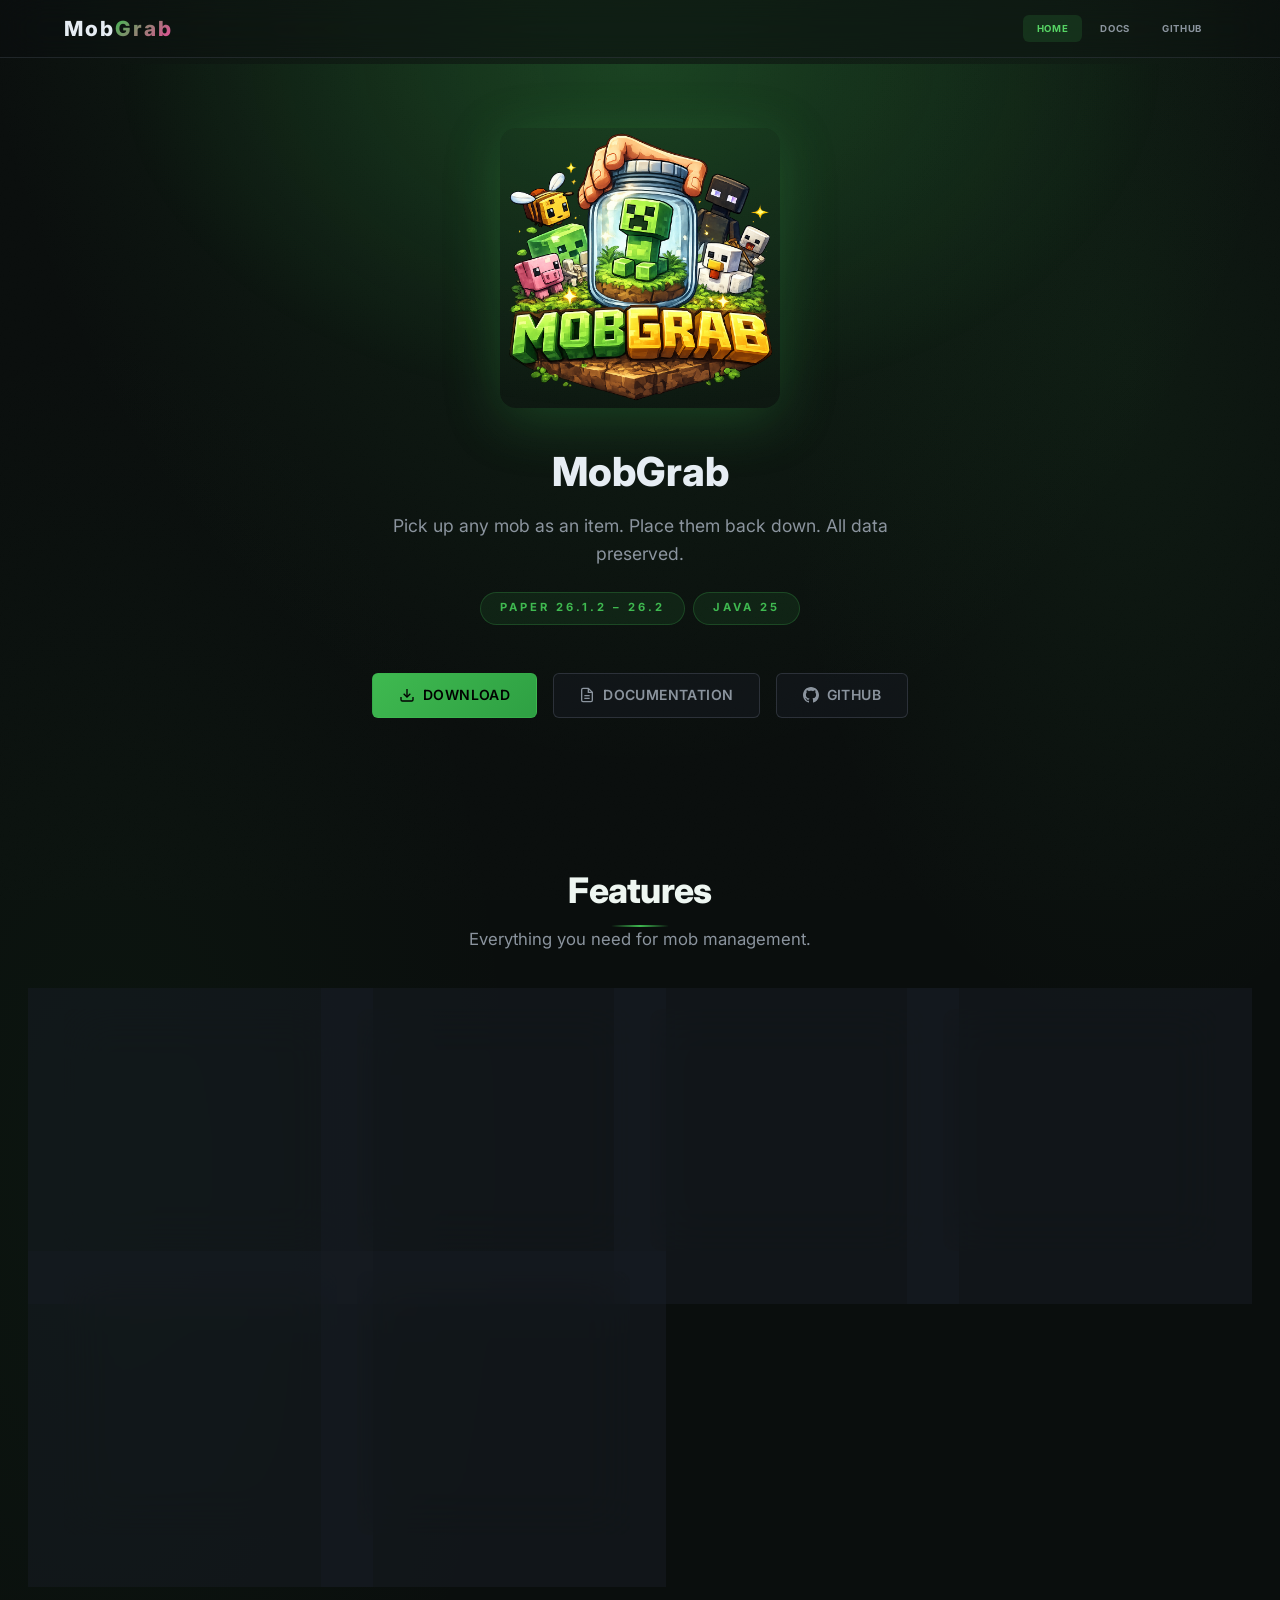
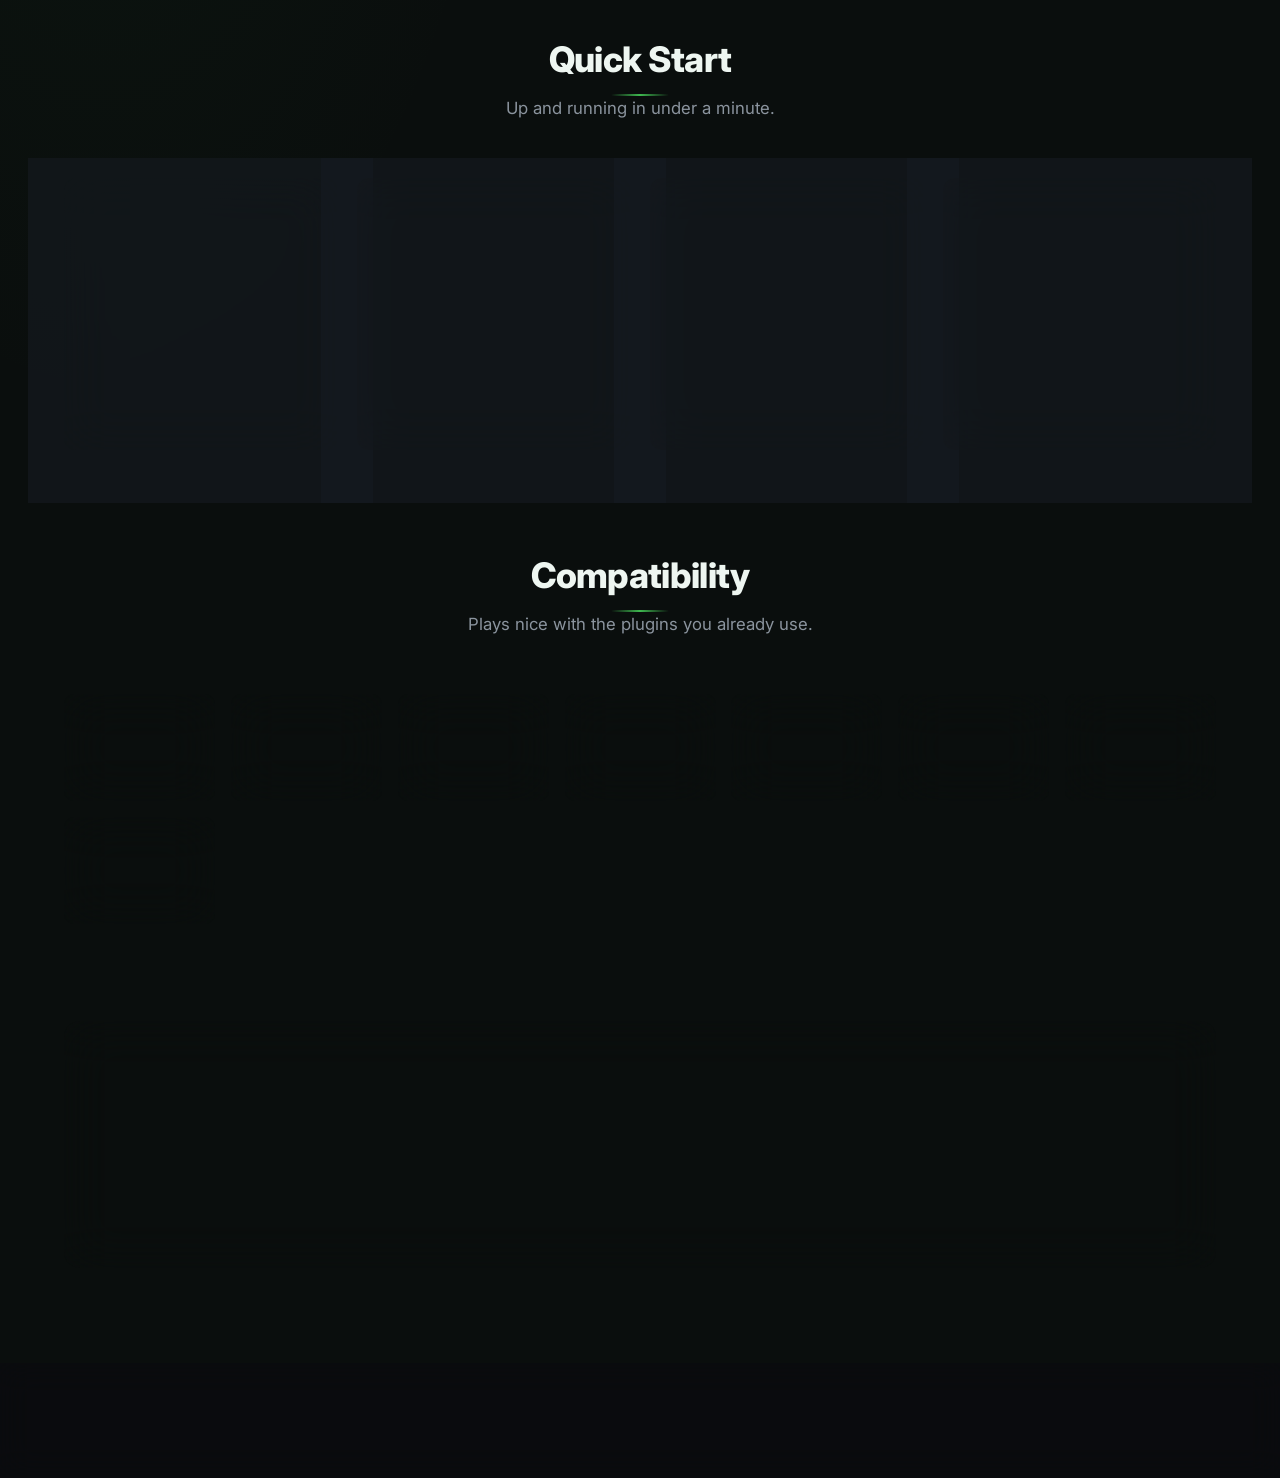
==== index.html @ 0dec42e5 "Add a shared motion and depth layer to the plugin docs sites css/style.css is byte-identical across " ====
<!DOCTYPE html>
<html lang="en">
<head>
    <meta charset="UTF-8">
    <meta name="viewport" content="width=device-width, initial-scale=1.0">
    <title>MobGrab — Pick Up Any Mob</title>
    <meta name="description" content="MobGrab is a Paper plugin that lets players pick up any mob as an item and place them back down with all data preserved.">
    <link rel="preconnect" href="https://fonts.googleapis.com">
    <link href="https://fonts.googleapis.com/css2?family=Inter:wght@400;500;600;700;800&family=JetBrains+Mono:wght@500&display=swap" rel="stylesheet">
    <link rel="stylesheet" href="css/style.css">
    <link rel="stylesheet" href="css/mobgrab.css">
</head>
<body>

<nav class="nav">
    <div class="nav-inner">
        <div class="nav-logo"><a href="index.html" style="color:inherit;">Mob<span>Grab</span></a></div>
        <ul class="nav-links" id="nav-links">
            <li><a href="index.html" class="active">Home</a></li>
            <li><a href="docs.html">Docs</a></li>
            <li><a href="https://github.com/ThConMan/MobGrab">GitHub</a></li>
        </ul>
        <button class="nav-burger" onclick="toggleMenu()" aria-label="Menu">
            <span></span><span></span><span></span>
        </button>
    </div>
</nav>

<div style="height: 4rem;"></div>

<!-- Hero -->
<section class="plugin-hero">
    <img src="logo.png" alt="MobGrab" class="plugin-hero-logo">
    <h1>MobGrab</h1>
    <p class="tagline">Pick up any mob as an item. Place them back down. All data preserved.</p>
    <div class="plugin-hero-meta">
        <span class="hero-badge" id="version-badge">Paper 26.1.2 &ndash; 26.2</span>
        <span class="hero-badge">Java 25</span>
    </div>
    <div class="hero-buttons">
        <a href="https://github.com/ThConMan/MobGrab/releases/latest" class="btn btn-primary" id="download-btn">
            <svg width="16" height="16" viewBox="0 0 24 24" fill="none" stroke="currentColor" stroke-width="2"><path d="M21 15v4a2 2 0 01-2 2H5a2 2 0 01-2-2v-4"/><polyline points="7 10 12 15 17 10"/><line x1="12" y1="15" x2="12" y2="3"/></svg>
            Download
        </a>
        <a href="docs.html" class="btn btn-outline">
            <svg width="16" height="16" viewBox="0 0 24 24" fill="none" stroke="currentColor" stroke-width="2"><path d="M14 2H6a2 2 0 00-2 2v16a2 2 0 002 2h12a2 2 0 002-2V8z"/><polyline points="14 2 14 8 20 8"/><line x1="16" y1="13" x2="8" y2="13"/><line x1="16" y1="17" x2="8" y2="17"/></svg>
            Documentation
        </a>
        <a href="https://github.com/ThConMan/MobGrab" class="btn btn-outline">
            <svg width="16" height="16" viewBox="0 0 24 24" fill="currentColor"><path d="M12 0c-6.626 0-12 5.373-12 12 0 5.302 3.438 9.8 8.207 11.387.599.111.793-.261.793-.577v-2.234c-3.338.726-4.033-1.416-4.033-1.416-.546-1.387-1.333-1.756-1.333-1.756-1.089-.745.083-.729.083-.729 1.205.084 1.839 1.237 1.839 1.237 1.07 1.834 2.807 1.304 3.492.997.107-.775.418-1.305.762-1.604-2.665-.305-5.467-1.334-5.467-5.931 0-1.311.469-2.381 1.236-3.221-.124-.303-.535-1.524.117-3.176 0 0 1.008-.322 3.301 1.23.957-.266 1.983-.399 3.003-.404 1.02.005 2.047.138 3.006.404 2.291-1.552 3.297-1.23 3.297-1.23.653 1.653.242 2.874.118 3.176.77.84 1.235 1.911 1.235 3.221 0 4.609-2.807 5.624-5.479 5.921.43.372.823 1.102.823 2.222v3.293c0 .319.192.694.801.576 4.765-1.589 8.199-6.086 8.199-11.386 0-6.627-5.373-12-12-12z"/></svg>
            GitHub
        </a>
    </div>
</section>

<!-- Features -->
<section class="section">
    <h2 class="section-title">Features</h2>
    <p class="section-subtitle">Everything you need for mob management.</p>
    <div class="features-grid">
        <div class="feature-card">
            <div class="feature-icon-wrap">
                <svg width="28" height="28" viewBox="0 0 24 24" fill="none" stroke="var(--accent-light)" stroke-width="1.5"><circle cx="12" cy="12" r="10"/><path d="M8 14s1.5 2 4 2 4-2 4-2"/><line x1="9" y1="9" x2="9.01" y2="9"/><line x1="15" y1="9" x2="15.01" y2="9"/></svg>
            </div>
            <h3>All 90+ Mobs Supported</h3>
            <p>Every living mob in 26.2 can be picked up, each with a custom head texture.</p>
        </div>
        <div class="feature-card">
            <div class="feature-icon-wrap">
                <svg width="28" height="28" viewBox="0 0 24 24" fill="none" stroke="var(--accent-light)" stroke-width="1.5"><path d="M19 21H5a2 2 0 01-2-2V5a2 2 0 012-2h11l5 5v11a2 2 0 01-2 2z"/><polyline points="17 21 17 13 7 13 7 21"/><polyline points="7 3 7 8 15 8"/></svg>
            </div>
            <h3>Full Data Preservation</h3>
            <p>Health, trades, profession, equipment, enchants, name tags, variants — nothing is lost.</p>
        </div>
        <div class="feature-card">
            <div class="feature-icon-wrap">
                <svg width="28" height="28" viewBox="0 0 24 24" fill="none" stroke="var(--accent-light)" stroke-width="1.5"><path d="M12 22s8-4 8-10V5l-8-3-8 3v7c0 6 8 10 8 10z"/></svg>
            </div>
            <h3>Region Protection</h3>
            <p>Respects WorldGuard, PlotSquared, and GriefPrevention build permissions.</p>
        </div>
        <div class="feature-card">
            <div class="feature-icon-wrap">
                <svg width="28" height="28" viewBox="0 0 24 24" fill="none" stroke="var(--accent-light)" stroke-width="1.5"><rect x="2" y="3" width="20" height="14" rx="2" ry="2"/><line x1="8" y1="21" x2="16" y2="21"/><line x1="12" y1="17" x2="12" y2="21"/></svg>
            </div>
            <h3>Bedrock Support</h3>
            <p>Form-based GUI for Bedrock players via Floodgate integration.</p>
        </div>
        <div class="feature-card">
            <div class="feature-icon-wrap">
                <svg width="28" height="28" viewBox="0 0 24 24" fill="none" stroke="var(--accent-light)" stroke-width="1.5"><circle cx="12" cy="12" r="3"/><path d="M19.4 15a1.65 1.65 0 00.33 1.82l.06.06a2 2 0 010 2.83 2 2 0 01-2.83 0l-.06-.06a1.65 1.65 0 00-1.82-.33 1.65 1.65 0 00-1 1.51V21a2 2 0 01-4 0v-.09A1.65 1.65 0 009 19.4a1.65 1.65 0 00-1.82.33l-.06.06a2 2 0 01-2.83-2.83l.06-.06a1.65 1.65 0 00.33-1.82 1.65 1.65 0 00-1.51-1H3a2 2 0 010-4h.09A1.65 1.65 0 004.6 9a1.65 1.65 0 00-.33-1.82l-.06-.06a2 2 0 012.83-2.83l.06.06a1.65 1.65 0 001.82.33H9a1.65 1.65 0 001-1.51V3a2 2 0 014 0v.09a1.65 1.65 0 001 1.51 1.65 1.65 0 001.82-.33l.06-.06a2 2 0 012.83 2.83l-.06.06a1.65 1.65 0 00-.33 1.82V9a1.65 1.65 0 001.51 1H21a2 2 0 010 4h-.09a1.65 1.65 0 00-1.51 1z"/></svg>
            </div>
            <h3>Fully Configurable</h3>
            <p>Toggle individual mobs, customize sounds and particles, set cooldowns, whitelist or blacklist mode.</p>
        </div>
        <div class="feature-card">
            <div class="feature-icon-wrap">
                <svg width="28" height="28" viewBox="0 0 24 24" fill="none" stroke="var(--accent-light)" stroke-width="1.5"><rect x="3" y="11" width="18" height="11" rx="2" ry="2"/><path d="M7 11V7a5 5 0 0110 0v4"/></svg>
            </div>
            <h3>Granular Permissions</h3>
            <p>Per-mob permissions, category bundles, and admin controls. Works great with LuckPerms.</p>
        </div>
    </div>
</section>

<!-- Quick Start -->
<section class="section" style="padding-top: 0;">
    <h2 class="section-title">Quick Start</h2>
    <p class="section-subtitle">Up and running in under a minute.</p>
    <div class="steps-grid">
        <div class="step-card">
            <div class="step-number">1</div>
            <h3>Install</h3>
            <p>Drop <span class="mono">MobGrab.jar</span> into your server's <span class="mono">plugins/</span> folder and restart.</p>
        </div>
        <div class="step-card">
            <div class="step-number">2</div>
            <h3>Set Permissions</h3>
            <p>Grant <span class="mono">mobgrab.pickup.passive</span> for farm animals, <span class="mono">mobgrab.pickup.*</span> for everything, or individual perms like <span class="mono">mobgrab.pickup.cow</span>. Don't forget <span class="mono">mobgrab.place</span>.</p>
        </div>
        <div class="step-card">
            <div class="step-number">3</div>
            <h3>Enable Mobs</h3>
            <p>Use <span class="mono">/mobgrab gui</span> to toggle which mobs can be picked up, or edit <span class="mono">config.yml</span> directly.</p>
        </div>
        <div class="step-card">
            <div class="step-number">4</div>
            <h3>Grab</h3>
            <p>Sneak + right-click any enabled mob to pick it up. Right-click a block to place it back down.</p>
        </div>
    </div>
</section>

<!-- Compatibility -->
<section class="section" style="padding-top: 0;">
    <h2 class="section-title">Compatibility</h2>
    <p class="section-subtitle">Plays nice with the plugins you already use.</p>
    <div class="compat-grid">
        <div class="compat-item">
            <div class="compat-name">WorldGuard</div>
            <div class="compat-desc">BUILD flag checks</div>
        </div>
        <div class="compat-item">
            <div class="compat-name">PlotSquared</div>
            <div class="compat-desc">Plot ownership checks</div>
        </div>
        <div class="compat-item">
            <div class="compat-name">GriefPrevention</div>
            <div class="compat-desc">Claim build access</div>
        </div>
        <div class="compat-item">
            <div class="compat-name">RoseStacker</div>
            <div class="compat-desc">Single mob from stack</div>
        </div>
        <div class="compat-item">
            <div class="compat-name">Floodgate</div>
            <div class="compat-desc">Bedrock form GUI</div>
        </div>
        <div class="compat-item">
            <div class="compat-name">Geyser</div>
            <div class="compat-desc">Cross-platform play</div>
        </div>
        <div class="compat-item">
            <div class="compat-name">ClickVillagers</div>
            <div class="compat-desc">Auto-migration</div>
        </div>
        <div class="compat-item">
            <div class="compat-name">LuckPerms</div>
            <div class="compat-desc">Full permission support</div>
        </div>
    </div>
</section>

<!-- CTA -->
<section class="section" style="padding-top: 0;">
    <div class="cta-card">
        <h2>Ready to use MobGrab?</h2>
        <p>Download the latest release or read the full documentation.</p>
        <div class="hero-buttons">
            <a href="https://github.com/ThConMan/MobGrab/releases/latest" class="btn btn-primary" id="download-btn-2">Download</a>
            <a href="docs.html" class="btn btn-outline">Full Docs</a>
        </div>
    </div>
</section>

<footer class="footer">
    <div class="footer-inner">
        <div class="nav-logo"><a href="index.html" style="color:inherit;">Mob<span>Grab</span></a></div>
        <p>&copy; 2026 MobGrab. Made by Con.</p>
    </div>
</footer>

<script>
function toggleMenu() {
    document.getElementById('nav-links').classList.toggle('open');
    document.querySelector('.nav-burger').classList.toggle('active');
}

// Fetch latest version from GitHub
fetch('https://api.github.com/repos/ThConMan/MobGrab/releases/latest')
    .then(r => r.json())
    .then(data => {
        if (data.tag_name) {
            document.getElementById('version-badge').textContent = 'Paper 26.1.2 \u2013 26.2 \u2022 ' + data.tag_name;
        }
        const jar = data.assets && data.assets.find(a => a.name.endsWith('.jar'));
        if (jar) {
            document.getElementById('download-btn').href = jar.browser_download_url;
            document.getElementById('download-btn-2').href = jar.browser_download_url;
        }
    })
    .catch(() => {});
</script>

<script src="js/motion.js" defer></script>
</body>
</html>
---- css/style.css ----
/* ── Reset & Base ── */
*, *::before, *::after { box-sizing: border-box; margin: 0; padding: 0; }

:root {
    --bg-primary: #0d0d18;
    --bg-card: rgba(14, 14, 24, 0.92);
    --bg-card-solid: #161624;
    --bg-card-hover: #1e1e30;
    --border: rgba(255, 255, 255, 0.1);
    --border-light: rgba(255, 255, 255, 0.18);
    --glass: rgba(255, 255, 255, 0.06);
    --text: #f0f0f8;
    --text-muted: #b8b8d4;
    --accent: #a855f7;
    --accent-light: #c084e0;
    --accent-glow: rgba(168, 85, 247, 0.28);
    --accent-glow-strong: rgba(168, 85, 247, 0.55);
    --success: #2ecc71;
    --gold: #f1c40f;
    --glow-green: rgba(74, 222, 128, 0.18);
    --glow-cyan: rgba(100, 216, 255, 0.18);
    --glow-gold: rgba(246, 196, 67, 0.2);
}

html { scroll-behavior: smooth; }

body {
    font-family: 'Inter', -apple-system, BlinkMacSystemFont, 'Segoe UI', sans-serif;
    background: var(--bg-primary);
    background-image:
        radial-gradient(ellipse at 20% 50%, color-mix(in srgb, var(--accent) 12%, transparent) 0%, transparent 50%),
        radial-gradient(ellipse at 80% 20%, rgba(88, 101, 242, 0.1) 0%, transparent 50%),
        radial-gradient(ellipse at 50% 90%, rgba(236, 72, 153, 0.09) 0%, transparent 50%),
        radial-gradient(ellipse at 10% 10%, rgba(100, 216, 255, 0.04) 0%, transparent 40%);
    color: var(--text);
    line-height: 1.6;
    min-height: 100vh;
    overflow-x: hidden;
}

a { color: var(--accent-light); text-decoration: none; transition: color 0.2s; }
a:hover { color: #d9a8f0; }

.mono { font-family: 'JetBrains Mono', 'Fira Code', monospace; color: var(--accent-light); }

/* ── Nav ── */
.nav {
    position: fixed;
    top: 0;
    width: 100%;
    z-index: 100;
    background: rgba(11, 11, 16, 0.2);
    backdrop-filter: blur(20px);
    -webkit-backdrop-filter: blur(20px);
    border-bottom: 1px solid transparent;
    transition: background 0.4s ease, border-color 0.4s ease;
}

.nav.scrolled {
    background: rgba(11, 11, 16, 0.85);
    border-bottom-color: var(--border);
}

.nav-inner {
    max-width: 1200px;
    margin: 0 auto;
    padding: 0.75rem 1.5rem;
    display: flex;
    align-items: center;
    justify-content: space-between;
}

.nav-logo {
    font-size: 1.3rem;
    font-weight: 800;
    letter-spacing: 2px;
}

.nav-logo a, .nav-logo { color: var(--text); text-decoration: none; }
.nav-logo a:hover { color: var(--text); }
.nav-logo-img { height: 32px; width: auto; display: block; }

.nav-stats {
    display: flex;
    align-items: center;
    gap: 0.5rem;
    font-family: 'JetBrains Mono', monospace;
    font-size: 0.68rem;
    font-weight: 500;
    color: #555568;
    white-space: nowrap;
    margin-left: 1rem;
    margin-right: auto;
}

.nav-stat {
    display: flex;
    align-items: center;
    gap: 3px;
}

.nav-stat-sep {
    width: 1px;
    height: 10px;
    background: #333346;
}

#nav-online-count { color: #3ba55d; }
#nav-total-count { color: #555568; }

@keyframes livePulse {
    0%, 100% { opacity: 1; }
    50% { opacity: 0.4; }
}

@media (max-width: 768px) {
    .nav-stats { display: none; }
}
.nav-logo span {
    background: linear-gradient(135deg, var(--accent) 0%, #ec4899 100%);
    -webkit-background-clip: text;
    -webkit-text-fill-color: transparent;
    background-clip: text;
}

.nav-links { display: flex; gap: 0.25rem; list-style: none; }

.nav-links a {
    display: flex;
    flex-direction: column;
    align-items: center;
    gap: 3px;
    padding: 6px 14px;
    border-radius: 6px;
    color: var(--text-muted);
    font-size: 0.6rem;
    font-weight: 700;
    text-transform: uppercase;
    letter-spacing: 0.07em;
    transition: background 0.15s, color 0.15s;
    position: relative;
}

.nav-links a::after { display: none; }

.nav-links a svg {
    image-rendering: pixelated;
    opacity: 0.6;
    transition: opacity 0.15s;
}

.nav-links a:hover {
    background: color-mix(in srgb, var(--accent) 10%, transparent);
    color: var(--text);
}

.nav-links a:hover svg { opacity: 1; }

.nav-links a.active {
    background: color-mix(in srgb, var(--accent) 15%, transparent);
    color: var(--accent-light);
}

.nav-links a.active svg { opacity: 1; }

/* Hamburger */
.nav-burger {
    display: none;
    flex-direction: column;
    gap: 5px;
    background: none;
    border: none;
    cursor: pointer;
    padding: 4px;
}

.nav-burger span {
    width: 22px;
    height: 2px;
    background: var(--text);
    transition: transform 0.2s, opacity 0.2s;
    border-radius: 1px;
}

.nav-burger.active span:nth-child(1) { transform: translateY(7px) rotate(45deg); }
.nav-burger.active span:nth-child(2) { opacity: 0; }
.nav-burger.active span:nth-child(3) { transform: translateY(-7px) rotate(-45deg); }

/* ── Hero Canvas ── */
.hero-canvas {
    position: fixed;
    top: 0;
    left: 0;
    width: 100%;
    height: 100%;
    z-index: 0;
    pointer-events: none;
}

/* ── Hero ── */
.hero {
    position: relative;
    z-index: 1;
    min-height: 100vh;
    display: flex;
    flex-direction: column;
    align-items: center;
    justify-content: center;
    text-align: center;
    padding: 2rem;
    background: radial-gradient(ellipse at 50% 40%, rgba(155, 89, 182, 0.06) 0%, transparent 60%);
}

.hero.hero-compact {
    min-height: 70vh;
    padding-top: 6rem;
}

.hero-badge {
    font-size: 0.7rem;
    font-weight: 700;
    text-transform: uppercase;
    letter-spacing: 3px;
    color: var(--accent-light);
    background: linear-gradient(135deg, rgba(155, 89, 182, 0.12) 0%, rgba(236, 72, 153, 0.08) 100%);
    border: 1px solid rgba(155, 89, 182, 0.2);
    padding: 0.4rem 1.2rem;
    border-radius: 20px;
    margin-bottom: 1.5rem;
}

.hero h1 {
    font-size: clamp(3rem, 8vw, 5.5rem);
    font-weight: 800;
    letter-spacing: 6px;
    margin-bottom: 0.75rem;
    background: linear-gradient(135deg, #ffffff 0%, #c8c8d8 50%, var(--accent-light) 100%);
    -webkit-background-clip: text;
    -webkit-text-fill-color: transparent;
    background-clip: text;
}

.hero h1 span {
    background: linear-gradient(135deg, #c084e0 0%, #ec4899 50%, #f59e0b 100%);
    -webkit-background-clip: text;
    -webkit-text-fill-color: transparent;
    background-clip: text;
}

.hero .tagline {
    font-size: 1.1rem;
    color: var(--text-muted);
    margin-bottom: 2.5rem;
    max-width: 480px;
    line-height: 1.7;
}

.server-ip {
    display: inline-flex;
    align-items: center;
    gap: 0.75rem;
    background: rgba(18, 18, 28, 0.5);
    backdrop-filter: blur(24px);
    -webkit-backdrop-filter: blur(24px);
    border: 1px solid var(--border-light);
    border-radius: 10px;
    padding: 0.8rem 1.5rem;
    font-family: 'JetBrains Mono', 'Fira Code', monospace;
    font-size: 1.1rem;
    cursor: pointer;
    transition: border-color 0.3s, box-shadow 0.3s, transform 0.2s;
    margin-bottom: 2rem;
    color: var(--text);
}

.server-ip:hover {
    border-color: var(--accent);
    box-shadow: 0 0 25px var(--accent-glow), inset 0 0 25px rgba(155, 89, 182, 0.05);
    transform: translateY(-2px);
}

.server-ip svg { color: var(--text-muted); flex-shrink: 0; }

.server-ip .copy-hint {
    font-size: 0.7rem;
    color: var(--text-muted);
    font-family: 'Inter', sans-serif;
    opacity: 0.7;
}

.hero-logo-img {
    max-width: min(609px, 90vw);
    max-height: 178px;
    width: 100%;
    height: auto;
    display: block;
    margin: 0 auto 1rem;
    object-fit: contain;
}

.hero-buttons { display: flex; gap: 1rem; flex-wrap: wrap; justify-content: center; }

.scroll-indicator {
    position: absolute;
    bottom: 2rem;
    color: var(--text-muted);
    opacity: 0.4;
    animation: float 2s ease-in-out infinite;
}

@keyframes float {
    0%, 100% { transform: translateY(0); }
    50% { transform: translateY(8px); }
}

/* ── Buttons ── */
.btn {
    display: inline-flex;
    align-items: center;
    gap: 0.5rem;
    padding: 0.65rem 1.6rem;
    border-radius: 6px;
    font-size: 0.875rem;
    font-weight: 600;
    border: none;
    cursor: pointer;
    transition: filter 0.15s, box-shadow 0.2s, background 0.2s, transform 0.15s;
    letter-spacing: 0.4px;
    text-transform: uppercase;
}

.btn:hover {
    transform: translateY(-2px);
}

/* ── Scroll-in animations ── */
.fade-in {
    opacity: 0;
    transform: translateY(22px);
    transition: opacity 0.6s ease, transform 0.6s ease;
}

.fade-in.visible {
    opacity: 1;
    transform: none;
}

.btn-primary {
    background: linear-gradient(170deg, var(--accent-light) 0%, var(--accent) 100%);
    color: #fff;
    border: 1px solid color-mix(in srgb, var(--accent) 35%, transparent);
}

.btn-primary:hover {
    filter: brightness(1.12);
    box-shadow: 0 0 18px color-mix(in srgb, var(--accent) 45%, transparent);
    color: #fff;
}

.btn-outline {
    background: transparent;
    color: var(--text-muted);
    border: 1px solid rgba(255, 255, 255, 0.15);
}

.btn-outline:hover {
    border-color: var(--accent);
    color: var(--accent-light);
    background: color-mix(in srgb, var(--accent) 8%, transparent);
}

/* ── Section ── */
.section {
    position: relative;
    z-index: 1;
    max-width: 1200px;
    margin: 0 auto;
    padding: 6rem 1.5rem;
}

.section-title {
    font-size: 2.2rem;
    font-weight: 800;
    text-align: center;
    margin-bottom: 0.5rem;
    letter-spacing: 0.5px;
    background: linear-gradient(135deg, #f0f0f8 0%, var(--accent-light) 50%, #ec4899 100%);
    -webkit-background-clip: text;
    -webkit-text-fill-color: transparent;
    background-clip: text;
    filter: drop-shadow(0 0 8px rgba(0,0,0,1)) drop-shadow(0 0 16px rgba(0,0,0,1)) drop-shadow(0 0 4px rgba(0,0,0,1));
}

.section-subtitle {
    text-align: center;
    color: var(--text-muted);
    margin-bottom: 3.5rem;
    font-size: 1.05rem;
    text-shadow: 0 0 8px rgba(0,0,0,1), 0 0 16px rgba(0,0,0,1), 0 0 24px rgba(0,0,0,1), 0 1px 3px rgba(0,0,0,1);
}

/* ── Feature Cards ── */
.features-grid {
    display: grid;
    grid-template-columns: repeat(auto-fit, minmax(250px, 1fr));
    gap: 1.25rem;
}

.feature-card {
    background: var(--bg-card);
    backdrop-filter: blur(24px);
    -webkit-backdrop-filter: blur(24px);
    border: 1px solid var(--border);
    border-top: 1px solid color-mix(in srgb, var(--accent) 30%, transparent);
    border-radius: 12px;
    padding: 2rem 1.5rem;
    text-align: center;
    transition: transform 0.2s, border-color 0.3s, box-shadow 0.3s;
}

.feature-card:hover {
    transform: translateY(-6px);
    border-color: color-mix(in srgb, var(--accent) 35%, transparent);
    box-shadow: 0 12px 40px color-mix(in srgb, var(--accent) 18%, transparent), 0 0 0 1px color-mix(in srgb, var(--accent) 10%, transparent);
    background: rgba(24, 20, 40, 0.85);
}

.feature-icon-wrap {
    width: 56px;
    height: 56px;
    border-radius: 14px;
    background: linear-gradient(135deg, rgba(155, 89, 182, 0.1) 0%, rgba(88, 101, 242, 0.08) 100%);
    border: 1px solid rgba(155, 89, 182, 0.15);
    display: flex;
    align-items: center;
    justify-content: center;
    margin: 0 auto 1.25rem;
}

.feature-card h3 {
    font-size: 1.05rem;
    font-weight: 700;
    margin-bottom: 0.5rem;
}

.feature-card p {
    font-size: 0.85rem;
    color: var(--text-muted);
    line-height: 1.6;
}

/* ── CTA Section ── */
.cta-section { padding-bottom: 4rem; }

.cta-card {
    background: linear-gradient(135deg, rgba(155, 89, 182, 0.06) 0%, rgba(18, 18, 28, 0.5) 100%);
    backdrop-filter: blur(24px);
    -webkit-backdrop-filter: blur(24px);
    border: 1px solid rgba(155, 89, 182, 0.15);
    border-top: 1px solid rgba(155, 89, 182, 0.25);
    border-radius: 16px;
    padding: 3rem 2rem;
    text-align: center;
}

.cta-card h2 {
    font-size: 1.8rem;
    font-weight: 800;
    margin-bottom: 0.5rem;
}

.cta-card p {
    color: var(--text-muted);
    margin-bottom: 1.5rem;
    font-size: 1rem;
}

/* ── Rank Cards ── */
.ranks-grid {
    display: grid;
    grid-template-columns: repeat(auto-fit, minmax(280px, 1fr));
    gap: 1.5rem;
}

.rank-card {
    background: var(--bg-card);
    backdrop-filter: blur(24px);
    -webkit-backdrop-filter: blur(24px);
    border: 1px solid var(--border);
    border-top: 2px solid var(--border-light);
    border-radius: 16px;
    padding: 1.75rem;
    transition: transform 0.25s, border-color 0.3s, box-shadow 0.3s, background 0.3s;
    display: flex;
    flex-direction: column;
}

.rank-card:hover {
    transform: translateY(-8px);
    border-color: color-mix(in srgb, var(--accent) 35%, transparent);
    box-shadow: 0 16px 50px var(--accent-glow), 0 0 0 1px color-mix(in srgb, var(--accent) 10%, transparent);
    background: rgba(20, 18, 34, 0.9);
}

/* Rank-specific theming */
.rank-card-ranger { border-top-color: rgba(74, 222, 128, 0.45); }
.rank-card-ranger:hover {
    border-color: rgba(74, 222, 128, 0.4);
    box-shadow: 0 16px 50px rgba(74, 222, 128, 0.14), 0 0 0 1px rgba(74, 222, 128, 0.08);
}
.rank-card-trickster { border-top-color: rgba(192, 132, 224, 0.5); }
.rank-card-trickster:hover {
    border-color: rgba(192, 132, 224, 0.4);
    box-shadow: 0 16px 50px rgba(192, 132, 224, 0.16), 0 0 0 1px rgba(192, 132, 224, 0.08);
}
.rank-card-mythril { border-top-color: rgba(100, 216, 255, 0.45); }
.rank-card-mythril:hover {
    border-color: rgba(100, 216, 255, 0.4);
    box-shadow: 0 16px 50px rgba(100, 216, 255, 0.14), 0 0 0 1px rgba(100, 216, 255, 0.08);
}
.rank-card-celestial { border-top-color: rgba(224, 176, 255, 0.55); }
.rank-card-celestial:hover {
    border-color: rgba(224, 176, 255, 0.45);
    box-shadow: 0 16px 50px rgba(224, 176, 255, 0.18), 0 0 0 1px rgba(224, 176, 255, 0.1);
}

.rank-card.featured {
    border-color: color-mix(in srgb, var(--accent) 35%, transparent);
    box-shadow: 0 0 50px var(--accent-glow), 0 0 100px color-mix(in srgb, var(--accent) 8%, transparent);
    position: relative;
    background: linear-gradient(180deg, color-mix(in srgb, var(--accent) 10%, transparent) 0%, var(--bg-card) 40%);
}

.rank-card.featured::before {
    content: 'MOST POPULAR';
    position: absolute;
    top: -12px;
    left: 50%;
    transform: translateX(-50%);
    background: linear-gradient(135deg, var(--accent) 0%, #ec4899 100%);
    color: white;
    font-size: 0.65rem;
    font-weight: 700;
    padding: 0.3rem 1.2rem;
    border-radius: 20px;
    letter-spacing: 1.5px;
}

.rank-header {
    display: flex;
    align-items: center;
    justify-content: space-between;
    margin-bottom: 1rem;
}

.rank-name {
    font-size: 1.4rem;
    font-weight: 800;
}

.rank-price {
    font-size: 1.5rem;
    font-weight: 800;
    color: var(--accent-light);
}

.rank-price span {
    font-size: 0.8rem;
    color: var(--text-muted);
    font-weight: 400;
}

.rank-divider {
    height: 1px;
    background: linear-gradient(90deg, transparent, var(--border), transparent);
    margin: 0.75rem 0;
}

.rank-section-label {
    font-size: 0.7rem;
    font-weight: 700;
    text-transform: uppercase;
    letter-spacing: 1.5px;
    color: var(--accent);
    margin: 1.25rem 0 0.5rem;
}

.rank-perks {
    list-style: none;
    flex-grow: 1;
}

.rank-perks li {
    padding: 0.3rem 0;
    font-size: 0.85rem;
    color: #c8c8e0;
    display: flex;
    align-items: flex-start;
    gap: 0.5rem;
    line-height: 1.5;
}

.rank-perks li::before {
    content: '\203A';
    color: var(--accent);
    font-weight: 700;
    font-size: 1.1rem;
    line-height: 1.2;
    flex-shrink: 0;
}

.rank-colors {
    display: flex;
    gap: 0.4rem;
    flex-wrap: wrap;
    margin-top: 0.25rem;
}

.color-dot {
    width: 16px;
    height: 16px;
    border-radius: 50%;
    border: 2px solid rgba(255,255,255,0.1);
    transition: transform 0.2s;
}

.color-dot:hover { transform: scale(1.3); }

.rank-buy {
    width: 100%;
    margin-top: 1.5rem;
    padding: 0.8rem;
    background: linear-gradient(135deg, var(--accent) 0%, #d946ef 50%, #ec4899 100%);
    color: white;
    border: none;
    border-radius: 10px;
    font-size: 0.9rem;
    font-weight: 700;
    cursor: pointer;
    transition: box-shadow 0.3s, transform 0.15s, filter 0.2s;
    letter-spacing: 0.5px;
    text-transform: uppercase;
}

.rank-buy:hover {
    box-shadow: 0 8px 30px var(--accent-glow-strong), 0 2px 15px rgba(236, 72, 153, 0.25);
    transform: translateY(-2px);
    filter: brightness(1.1);
}

/* ── Cosmetics collapse ── */
.cosmetics-toggle {
    font-size: 0.8rem;
    color: var(--accent-light);
    cursor: pointer;
    margin-top: 0.75rem;
    user-select: none;
    transition: color 0.2s;
}

.cosmetics-toggle:hover { color: #d9a8f0; }

.cosmetics-content {
    max-height: 0;
    overflow: hidden;
    transition: max-height 0.3s ease;
}

.cosmetics-content.open { max-height: 400px; }

/* ── Footer ── */
.footer {
    position: relative;
    z-index: 1;
    border-top: 1px solid var(--border);
    padding: 2.5rem 1.5rem;
    background: rgba(11, 11, 16, 0.6);
    backdrop-filter: blur(16px);
    -webkit-backdrop-filter: blur(16px);
}

.footer-inner {
    max-width: 1200px;
    margin: 0 auto;
    display: flex;
    align-items: center;
    justify-content: space-between;
}

.footer p {
    color: var(--text-muted);
    font-size: 0.8rem;
}

/* ── Purchase Modal ── */
.modal-overlay {
    display: none;
    position: fixed;
    top: 0; left: 0; right: 0; bottom: 0;
    background: rgba(0, 0, 0, 0.75);
    backdrop-filter: blur(6px);
    z-index: 200;
    align-items: center;
    justify-content: center;
}

.modal-overlay.active { display: flex; }

.modal {
    background: rgba(18, 18, 28, 0.8);
    backdrop-filter: blur(24px);
    -webkit-backdrop-filter: blur(24px);
    border: 1px solid var(--border-light);
    border-top: 1px solid rgba(255, 255, 255, 0.12);
    border-radius: 14px;
    padding: 2rem;
    max-width: 440px;
    width: 90%;
    box-shadow: 0 20px 60px rgba(0, 0, 0, 0.5);
}

.modal h2 { margin-bottom: 0.5rem; font-weight: 700; }
.modal p { color: var(--text-muted); font-size: 0.9rem; margin-bottom: 1.25rem; }

.modal input {
    width: 100%;
    padding: 0.75rem 1rem;
    background: var(--bg-primary);
    border: 1px solid var(--border);
    border-radius: 8px;
    color: var(--text);
    font-size: 0.95rem;
    margin-bottom: 1rem;
    outline: none;
    transition: border-color 0.2s, box-shadow 0.2s;
}

.modal input:focus {
    border-color: var(--accent);
    box-shadow: 0 0 15px rgba(155, 89, 182, 0.15);
}

.modal-actions { display: flex; gap: 0.75rem; }
.modal-actions .btn { flex: 1; text-align: center; justify-content: center; }

/* ── Gift Toggle ── */
.gift-toggle {
    display: flex;
    align-items: center;
    gap: 0.6rem;
    padding: 0.6rem 0;
    margin: 0.5rem 0 0;
    font-size: 0.85rem;
    color: var(--text-muted);
    cursor: pointer;
    user-select: none;
    transition: color 0.2s;
}

.gift-toggle:hover { color: var(--text); }

.gift-toggle svg { flex-shrink: 0; opacity: 0.6; }

.gift-checkbox {
    width: 18px;
    height: 18px;
    border-radius: 4px;
    border: 2px solid var(--border-light);
    flex-shrink: 0;
    transition: all 0.2s;
    position: relative;
}

.gift-checkbox.checked {
    background: var(--accent);
    border-color: var(--accent);
}

.gift-checkbox.checked::after {
    content: '';
    position: absolute;
    top: 2px;
    left: 5px;
    width: 4px;
    height: 8px;
    border: solid #fff;
    border-width: 0 2px 2px 0;
    transform: rotate(45deg);
}

.gift-fields {
    max-height: 0;
    overflow: hidden;
    transition: max-height 0.3s ease, opacity 0.3s ease;
    opacity: 0;
}

.gift-fields.open {
    max-height: 100px;
    opacity: 1;
    margin-bottom: 0.5rem;
}

/* ── Toast ── */
.toast {
    position: fixed;
    bottom: 2rem;
    left: 50%;
    transform: translateX(-50%) translateY(100px);
    background: linear-gradient(135deg, var(--accent) 0%, #ec4899 100%);
    color: white;
    padding: 0.7rem 1.8rem;
    border-radius: 8px;
    font-size: 0.85rem;
    font-weight: 600;
    opacity: 0;
    transition: transform 0.3s, opacity 0.3s;
    z-index: 300;
    box-shadow: 0 4px 20px var(--accent-glow);
}

.toast.show {
    transform: translateX(-50%) translateY(0);
    opacity: 1;
}

/* ── Plugin Cards ── */
.plugins-grid {
    display: grid;
    grid-template-columns: repeat(auto-fit, minmax(340px, 1fr));
    gap: 1.5rem;
}

.plugin-card {
    background: var(--bg-card);
    backdrop-filter: blur(24px);
    -webkit-backdrop-filter: blur(24px);
    border: 1px solid var(--border);
    border-top: 2px solid color-mix(in srgb, var(--accent) 30%, transparent);
    border-radius: 16px;
    padding: 2rem;
    transition: transform 0.25s, border-color 0.3s, box-shadow 0.3s;
}

.plugin-card:hover {
    transform: translateY(-6px);
    border-color: color-mix(in srgb, var(--accent) 40%, transparent);
    box-shadow: 0 12px 40px color-mix(in srgb, var(--accent) 15%, transparent), 0 0 0 1px color-mix(in srgb, var(--accent) 8%, transparent);
}

.plugin-header {
    display: flex;
    align-items: center;
    gap: 1rem;
    margin-bottom: 1rem;
}

.plugin-icon {
    width: 52px;
    height: 52px;
    border-radius: 12px;
    background: rgba(155, 89, 182, 0.08);
    border: 1px solid rgba(155, 89, 182, 0.15);
    display: flex;
    align-items: center;
    justify-content: center;
    flex-shrink: 0;
}

.plugin-name {
    font-size: 1.3rem;
    font-weight: 800;
}

.plugin-version {
    font-size: 0.75rem;
    font-weight: 600;
    color: var(--accent-light);
    background: rgba(155, 89, 182, 0.1);
    padding: 0.15rem 0.6rem;
    border-radius: 10px;
}

.plugin-desc {
    color: var(--text-muted);
    font-size: 0.9rem;
    line-height: 1.7;
    margin-bottom: 1rem;
}

.plugin-tags {
    display: flex;
    gap: 0.5rem;
    flex-wrap: wrap;
    margin-bottom: 0.5rem;
}

.tag {
    font-size: 0.7rem;
    font-weight: 600;
    color: var(--text-muted);
    background: rgba(255, 255, 255, 0.04);
    border: 1px solid var(--border);
    padding: 0.25rem 0.7rem;
    border-radius: 6px;
    letter-spacing: 0.3px;
}

.plugin-features { margin-bottom: 1.25rem; }

.plugin-actions {
    display: flex;
    gap: 0.75rem;
}

.plugin-btn { flex: 1; text-align: center; justify-content: center; }

.plugins-cta {
    text-align: center;
    margin-top: 3rem;
    color: var(--text-muted);
    font-size: 0.9rem;
}

/* ── MC Banner ── */
/* ── Discord Section ── */
.discord-section {
    display: grid;
    grid-template-columns: 1fr 320px;
    gap: 1.5rem;
    max-width: 900px;
    margin: 0 auto;
    align-items: start;
}

@media (max-width: 768px) {
    .discord-section {
        grid-template-columns: 1fr;
    }
}

/* ── Chat Feed ── */
.chat-feed {
    border-radius: 16px;
    overflow: hidden;
    border: 1px solid rgba(155, 89, 182, 0.2);
    background: rgba(16, 16, 26, 0.8);
    backdrop-filter: blur(16px);
    -webkit-backdrop-filter: blur(16px);
    display: flex;
    flex-direction: column;
    box-shadow: 0 8px 32px rgba(155, 89, 182, 0.08);
}

.chat-feed-header {
    display: flex;
    align-items: center;
    justify-content: space-between;
    padding: 0.8rem 1.1rem;
    border-bottom: 1px solid rgba(255, 255, 255, 0.06);
    background: rgba(255, 255, 255, 0.02);
}

.chat-feed-title {
    display: flex;
    align-items: center;
    gap: 0.5rem;
    font-weight: 600;
    font-size: 0.9rem;
    color: var(--text);
}

.chat-feed-title svg { stroke: var(--accent-light); }

.chat-live-dot {
    display: flex;
    align-items: center;
    gap: 0.4rem;
    font-size: 0.6rem;
    font-weight: 700;
    letter-spacing: 1.5px;
    color: var(--text-muted);
    transition: color 0.3s;
}

.chat-live-dot.connected { color: #3ba55d; }

.chat-dot-pulse {
    width: 8px;
    height: 8px;
    border-radius: 50%;
    background: var(--text-muted);
    transition: background 0.3s;
}

.chat-live-dot.connected .chat-dot-pulse {
    background: #3ba55d;
    box-shadow: 0 0 8px rgba(59, 165, 93, 0.6);
    animation: dot-pulse 2s ease-in-out infinite;
}

@keyframes dot-pulse {
    0%, 100% { opacity: 1; box-shadow: 0 0 8px rgba(59, 165, 93, 0.6); }
    50% { opacity: 0.5; box-shadow: 0 0 4px rgba(59, 165, 93, 0.3); }
}

.chat-messages {
    height: 380px;
    overflow-y: auto;
    padding: 0.75rem;
    display: flex;
    flex-direction: column;
    gap: 0.5rem;
    scrollbar-width: thin;
    scrollbar-color: rgba(255,255,255,0.1) transparent;
}

.chat-messages::-webkit-scrollbar { width: 6px; }
.chat-messages::-webkit-scrollbar-track { background: transparent; }
.chat-messages::-webkit-scrollbar-thumb { background: rgba(255,255,255,0.1); border-radius: 3px; }

.chat-empty {
    color: var(--text-muted);
    text-align: center;
    padding: 2rem 1rem;
    font-size: 0.85rem;
    font-style: italic;
}

.chat-msg {
    display: flex;
    gap: 0.6rem;
    padding: 0.45rem 0.6rem;
    border-radius: 10px;
    transition: background 0.15s;
    animation: msg-in 0.3s ease-out;
}

@keyframes msg-in {
    from { opacity: 0; transform: translateY(8px); }
    to { opacity: 1; transform: translateY(0); }
}

.chat-msg:hover { background: rgba(255, 255, 255, 0.03); }

.chat-avatar {
    width: 28px;
    height: 28px;
    border-radius: 6px;
    flex-shrink: 0;
    margin-top: 2px;
    image-rendering: pixelated;
}

.chat-msg-body { min-width: 0; flex: 1; }

.chat-author {
    font-weight: 600;
    font-size: 0.8rem;
    margin-right: 0.5rem;
}

.chat-time {
    font-size: 0.65rem;
    color: var(--text-muted);
    opacity: 0.6;
}

.chat-text {
    color: var(--text);
    font-size: 0.85rem;
    line-height: 1.4;
    word-break: break-word;
    margin-top: 1px;
}

.chat-emoji {
    height: 1.2em;
    width: auto;
    vertical-align: -0.2em;
    margin: 0 1px;
    display: inline;
}

.chat-event {
    display: flex;
    align-items: center;
    gap: 0.5rem;
    padding: 0.3rem 0.6rem;
    font-size: 0.75rem;
    color: var(--text-muted);
    font-style: italic;
    animation: msg-in 0.3s ease-out;
}

.chat-event-dot {
    width: 6px;
    height: 6px;
    border-radius: 50%;
    flex-shrink: 0;
}

/* ── Discord Card ── */
.discord-card {
    padding: 1.75rem;
    border-radius: 16px;
    border: 1px solid rgba(88, 101, 242, 0.25);
    box-shadow: 0 8px 32px rgba(88, 101, 242, 0.1);
    background: linear-gradient(135deg, rgba(88, 101, 242, 0.08) 0%, var(--bg-card) 100%);
    backdrop-filter: blur(24px);
    -webkit-backdrop-filter: blur(24px);
    text-align: center;
}

.discord-card-header {
    display: flex;
    align-items: center;
    gap: 0.75rem;
    justify-content: center;
    margin-bottom: 1rem;
}

.discord-card-header h3 {
    font-size: 1.2rem;
    font-weight: 700;
    color: var(--text);
    margin: 0;
}

.discord-members {
    display: flex;
    align-items: center;
    gap: 0.4rem;
    font-size: 0.8rem;
    color: var(--text-muted);
}

.discord-dot {
    width: 8px;
    height: 8px;
    border-radius: 50%;
    display: inline-block;
}

.discord-online {
    background: #3ba55d;
    box-shadow: 0 0 6px rgba(59, 165, 93, 0.5);
}

.discord-card-desc {
    color: var(--text-muted);
    font-size: 0.9rem;
    line-height: 1.5;
    margin-bottom: 1.25rem;
}

.btn-discord {
    display: inline-flex;
    align-items: center;
    gap: 0.5rem;
    padding: 0.7rem 1.5rem;
    background: #5865F2;
    color: #fff;
    border-radius: 8px;
    font-weight: 600;
    font-size: 0.9rem;
    text-decoration: none;
    transition: all 0.2s ease;
}

.btn-discord:hover {
    background: #4752c4;
    box-shadow: 0 6px 25px rgba(88, 101, 242, 0.35);
    transform: translateY(-1px);
}

.mc-banner {
    background: linear-gradient(135deg, rgba(155, 89, 182, 0.06) 0%, rgba(18, 18, 28, 0.5) 100%);
    backdrop-filter: blur(24px);
    -webkit-backdrop-filter: blur(24px);
    border: 1px solid rgba(155, 89, 182, 0.15);
    border-top: 1px solid rgba(155, 89, 182, 0.25);
    border-radius: 16px;
    padding: 3rem 2rem;
    text-align: center;
}

.mc-banner-badge {
    display: inline-block;
    font-size: 0.65rem;
    font-weight: 700;
    text-transform: uppercase;
    letter-spacing: 2px;
    color: var(--accent-light);
    background: rgba(155, 89, 182, 0.1);
    border: 1px solid rgba(155, 89, 182, 0.2);
    padding: 0.35rem 1rem;
    border-radius: 20px;
    margin-bottom: 1rem;
}

.mc-banner h2 {
    font-size: 1.8rem;
    font-weight: 800;
    margin-bottom: 0.5rem;
}

.mc-banner p {
    color: var(--text-muted);
    margin-bottom: 1.25rem;
    font-size: 1rem;
}

/* ── Clickable Feature Cards ── */
.feature-card-link {
    display: block;
    color: inherit;
    text-decoration: none;
}

.feature-card-link:hover { color: inherit; }

/* ── Plugin Hero ── */
.plugin-hero {
    position: relative;
    z-index: 1;
    text-align: center;
    padding: 4rem 1.5rem 3rem;
    background: radial-gradient(ellipse at 50% 30%, rgba(155, 89, 182, 0.06) 0%, transparent 60%);
}

.plugin-hero-logo {
    width: 120px;
    height: 120px;
    border-radius: 20px;
    margin-bottom: 1.5rem;
    box-shadow: 0 8px 30px rgba(0, 0, 0, 0.3);
}

.plugin-hero h1 {
    font-size: 2.5rem;
    font-weight: 800;
    margin-bottom: 0.5rem;
}

.plugin-hero .tagline {
    color: var(--text-muted);
    font-size: 1.1rem;
    margin-bottom: 1.5rem;
    max-width: 500px;
    margin-left: auto;
    margin-right: auto;
}

.plugin-hero-meta {
    display: flex;
    gap: 0.5rem;
    justify-content: center;
    margin-bottom: 1.5rem;
}

/* ── Steps Grid ── */
.steps-grid {
    display: grid;
    grid-template-columns: repeat(auto-fit, minmax(240px, 1fr));
    gap: 1.25rem;
}

.step-card {
    background: var(--bg-card);
    backdrop-filter: blur(24px);
    -webkit-backdrop-filter: blur(24px);
    border: 1px solid var(--border);
    border-top: 1px solid var(--border-light);
    border-radius: 12px;
    padding: 1.75rem;
    position: relative;
}

.step-number {
    width: 36px;
    height: 36px;
    border-radius: 10px;
    background: rgba(155, 89, 182, 0.1);
    border: 1px solid rgba(155, 89, 182, 0.2);
    display: flex;
    align-items: center;
    justify-content: center;
    font-weight: 800;
    font-size: 0.9rem;
    color: var(--accent-light);
    margin-bottom: 1rem;
}

.step-card h3 {
    font-size: 1rem;
    font-weight: 700;
    margin-bottom: 0.4rem;
}

.step-card p {
    font-size: 0.85rem;
    color: var(--text-muted);
    line-height: 1.6;
}

/* ── Compat Grid ── */
.compat-grid {
    display: grid;
    grid-template-columns: repeat(auto-fit, minmax(150px, 1fr));
    gap: 1rem;
}

.compat-item {
    background: var(--bg-card);
    backdrop-filter: blur(24px);
    -webkit-backdrop-filter: blur(24px);
    border: 1px solid var(--border);
    border-top: 1px solid var(--border-light);
    border-radius: 10px;
    padding: 1.25rem;
    text-align: center;
    transition: border-color 0.2s;
}

.compat-item:hover { border-color: rgba(155, 89, 182, 0.3); }

.compat-name {
    font-weight: 700;
    font-size: 0.9rem;
    margin-bottom: 0.25rem;
}

.compat-desc {
    font-size: 0.75rem;
    color: var(--text-muted);
}

/* ── Docs Layout ── */
.docs-layout {
    position: relative;
    z-index: 1;
    max-width: 1200px;
    margin: 0 auto;
    display: grid;
    grid-template-columns: 220px 1fr;
    gap: 2.5rem;
    padding: 2rem 1.5rem 4rem;
}

.docs-sidebar {
    position: sticky;
    top: 5rem;
    height: fit-content;
}

.docs-sidebar-header { margin-bottom: 1.5rem; }

.docs-back {
    display: inline-flex;
    align-items: center;
    gap: 0.4rem;
    color: var(--text-muted);
    font-size: 0.85rem;
    font-weight: 600;
    transition: color 0.2s;
}

.docs-back:hover { color: var(--accent-light); }

.docs-toc {
    display: flex;
    flex-direction: column;
    gap: 0.1rem;
}

.docs-toc a {
    color: var(--text-muted);
    font-size: 0.82rem;
    font-weight: 500;
    padding: 0.4rem 0.75rem;
    border-left: 2px solid transparent;
    border-radius: 0 4px 4px 0;
    transition: color 0.2s, border-color 0.2s, background 0.2s;
}

.docs-toc a:hover { color: var(--text); background: rgba(255,255,255,0.02); }
.docs-toc a.active { color: var(--accent-light); border-left-color: var(--accent); background: rgba(155, 89, 182, 0.05); }

.docs-content { min-width: 0; }

.docs-title {
    font-size: 2rem;
    font-weight: 800;
    color: var(--accent-light);
    margin-bottom: 0.25rem;
}

.docs-subtitle {
    color: var(--text-muted);
    margin-bottom: 2.5rem;
}

.docs-section {
    margin-bottom: 3rem;
    scroll-margin-top: 5rem;
}

.docs-section h2 {
    font-size: 1.5rem;
    font-weight: 800;
    margin-bottom: 0.75rem;
    padding-bottom: 0.5rem;
    border-bottom: 1px solid var(--border);
}

.docs-section h3 {
    font-size: 1.1rem;
    font-weight: 700;
    margin: 1.5rem 0 0.5rem;
    color: var(--text);
}

.docs-section p {
    color: var(--text-muted);
    font-size: 0.9rem;
    line-height: 1.7;
    margin-bottom: 0.75rem;
}

.docs-grid {
    display: grid;
    grid-template-columns: 1fr 1fr;
    gap: 1rem;
    margin-top: 1rem;
}

.docs-grid-item {
    background: var(--bg-card);
    border: 1px solid var(--border);
    border-radius: 10px;
    padding: 1.25rem;
}

.docs-grid-item h4 {
    font-size: 0.95rem;
    margin-bottom: 0.3rem;
}

.docs-grid-item p { margin-bottom: 0; }

.docs-callout {
    background: rgba(155, 89, 182, 0.06);
    border: 1px solid rgba(155, 89, 182, 0.15);
    border-radius: 8px;
    padding: 1rem 1.25rem;
    font-size: 0.85rem;
    color: var(--text-muted);
    margin: 1rem 0;
    line-height: 1.6;
}

.docs-callout-warn {
    background: rgba(241, 196, 15, 0.06);
    border-color: rgba(241, 196, 15, 0.2);
}

.docs-table-wrap {
    overflow-x: auto;
    margin: 1rem 0;
}

.docs-table {
    width: 100%;
    border-collapse: collapse;
    font-size: 0.85rem;
}

.docs-table th {
    text-align: left;
    padding: 0.6rem 1rem;
    background: rgba(255,255,255,0.03);
    border-bottom: 1px solid var(--border);
    font-weight: 700;
    font-size: 0.75rem;
    text-transform: uppercase;
    letter-spacing: 0.5px;
    color: var(--text-muted);
}

.docs-table td {
    padding: 0.6rem 1rem;
    border-bottom: 1px solid rgba(255,255,255,0.03);
    color: var(--text-muted);
}

.docs-table tr:hover td { background: rgba(255,255,255,0.015); }

.docs-tag {
    font-size: 0.7rem;
    font-weight: 600;
    padding: 0.15rem 0.5rem;
    border-radius: 4px;
    background: rgba(255,255,255,0.06);
    color: var(--text-muted);
}

.docs-tag-op { background: rgba(155, 89, 182, 0.15); color: var(--accent-light); }

.docs-code {
    background: rgba(0,0,0,0.3);
    border: 1px solid var(--border);
    border-radius: 8px;
    padding: 1rem 1.25rem;
    font-family: 'JetBrains Mono', monospace;
    font-size: 0.8rem;
    color: var(--text-muted);
    line-height: 1.7;
    overflow-x: auto;
    white-space: pre;
    margin: 1rem 0;
}

.docs-list {
    list-style: none;
    padding: 0;
    margin: 0.75rem 0;
}

.docs-list li {
    padding: 0.3rem 0;
    font-size: 0.85rem;
    color: var(--text-muted);
    padding-left: 1.25rem;
    position: relative;
}

.docs-list li::before {
    content: '\203A';
    position: absolute;
    left: 0;
    color: var(--accent);
    font-weight: 700;
    font-size: 1.1rem;
    line-height: 1.2;
}

/* ── Responsive ── */
@media (max-width: 768px) {
    .nav-burger { display: flex; }

    .nav-links {
        display: none;
        position: absolute;
        top: 100%;
        left: 0;
        right: 0;
        background: rgba(11, 11, 16, 0.7);
        backdrop-filter: blur(20px);
        -webkit-backdrop-filter: blur(20px);
        flex-direction: column;
        padding: 1rem 1.5rem;
        gap: 0;
        border-bottom: 1px solid var(--border);
    }

    .nav-links.open { display: flex; }

    .nav-links li { padding: 0.6rem 0; }

    .ranks-grid { grid-template-columns: 1fr; gap: 1.25rem; }
    .section { padding: 3.5rem 1.25rem; }
    .section-subtitle { font-size: 0.95rem; margin-bottom: 2.5rem; padding: 0 0.25rem; }
    .features-grid { grid-template-columns: 1fr 1fr; }
    .crates-grid { grid-template-columns: 1fr; }
    .rank-card { padding: 1.5rem; }
    .rank-perks li { font-size: 0.82rem; padding: 0.25rem 0; }
    .rank-section-label { margin: 1rem 0 0.4rem; }
    .store-tabs { margin-bottom: 2rem; }
    .thanks-card { padding: 2.5rem 1.75rem; }
    .thanks-sub { font-size: 0.92rem; }

    .footer-inner { flex-direction: column; gap: 0.75rem; text-align: center; }

    .docs-layout { grid-template-columns: 1fr; }
    .docs-sidebar { position: static; }
    .docs-toc { flex-direction: row; flex-wrap: wrap; gap: 0.25rem; }
    .docs-toc a { border-left: none; border-bottom: 2px solid transparent; padding: 0.4rem 0.6rem; font-size: 0.75rem; }
    .docs-toc a.active { border-bottom-color: var(--accent); border-left: none; }
    .docs-grid { grid-template-columns: 1fr; }
    .steps-grid { grid-template-columns: 1fr; }
}

@media (max-width: 480px) {
    .hero h1 { font-size: 2.5rem; letter-spacing: 3px; }
    .server-ip { font-size: 0.9rem; padding: 0.6rem 1rem; }
    .features-grid { grid-template-columns: 1fr; }
    .cta-card { padding: 2rem 1.25rem; }
    .section { padding: 3rem 1rem; }
    .section-title { font-size: 1.8rem; }
    .rank-header { flex-direction: column; align-items: flex-start; gap: 0.25rem; }
    .rank-name { font-size: 1.2rem; }
    .rank-price { font-size: 1.3rem; }
    .thanks-card { padding: 2rem 1.25rem; }
    .thanks-card h1 { font-size: 1.7rem; }
    .thanks-info-item { font-size: 0.8rem; }
    .thanks-actions { flex-direction: column; }
    .thanks-actions .btn { width: 100%; text-align: center; justify-content: center; }
    .modal { padding: 1.5rem; }
    .modal-actions { flex-direction: column; }
    .modal-actions .btn { width: 100%; text-align: center; justify-content: center; }
}

/* ── Thank You Page ── */
.thanks-card {
    text-align: center;
    max-width: 560px;
    background: var(--bg-card);
    backdrop-filter: blur(16px);
    -webkit-backdrop-filter: blur(16px);
    border: 1px solid var(--border-light);
    border-radius: 20px;
    padding: 3rem 2.5rem;
    box-shadow: 0 20px 60px rgba(155, 89, 182, 0.1);
}

.thanks-icon {
    margin-bottom: 1.5rem;
    animation: thanks-pulse 2s ease-in-out infinite;
}

@keyframes thanks-pulse {
    0%, 100% { transform: scale(1); }
    50% { transform: scale(1.08); }
}

.thanks-card h1 {
    font-size: 2.2rem;
    font-weight: 800;
    margin-bottom: 0.75rem;
    background: linear-gradient(135deg, var(--text) 0%, var(--accent-light) 100%);
    -webkit-background-clip: text;
    -webkit-text-fill-color: transparent;
    background-clip: text;
}

.thanks-sub {
    color: var(--text-muted);
    font-size: 1rem;
    line-height: 1.7;
    margin-bottom: 2rem;
}

.thanks-info {
    display: flex;
    flex-direction: column;
    gap: 0.75rem;
    margin-bottom: 2rem;
    text-align: left;
}

.thanks-info-item {
    display: flex;
    align-items: flex-start;
    gap: 0.75rem;
    font-size: 0.85rem;
    color: var(--text-muted);
    line-height: 1.5;
}

.thanks-info-item svg {
    flex-shrink: 0;
    color: var(--accent-light);
    margin-top: 1px;
}

.thanks-actions {
    display: flex;
    gap: 0.75rem;
    justify-content: center;
}

/* ── Store Category Tabs ── */
.store-tabs {
    display: flex;
    justify-content: center;
    gap: 0.5rem;
    margin-bottom: 2.5rem;
}

.store-tab {
    padding: 0.6rem 1.5rem;
    border-radius: 8px;
    font-size: 0.85rem;
    font-weight: 600;
    color: var(--text-muted);
    background: rgba(255, 255, 255, 0.03);
    border: 1px solid var(--border);
    cursor: pointer;
    transition: all 0.2s;
    letter-spacing: 0.5px;
}

.store-tab:hover {
    color: var(--text);
    border-color: rgba(155, 89, 182, 0.3);
    background: rgba(155, 89, 182, 0.06);
}

.store-tab.active {
    color: white;
    background: linear-gradient(135deg, var(--accent) 0%, #ec4899 100%);
    border-color: transparent;
    box-shadow: 0 4px 15px var(--accent-glow);
}

.store-category { display: none; }
.store-category.active { display: block; }

/* ── Crate Cards ── */
.crates-grid {
    display: grid;
    grid-template-columns: repeat(auto-fit, minmax(280px, 1fr));
    gap: 1.5rem;
    max-width: 960px;
    margin: 0 auto;
}

.crate-card {
    background: var(--bg-card);
    backdrop-filter: blur(24px);
    -webkit-backdrop-filter: blur(24px);
    border: 1px solid var(--border);
    border-top: 2px solid var(--border-light);
    border-radius: 16px;
    padding: 2rem;
    text-align: center;
    transition: transform 0.25s, border-color 0.3s, box-shadow 0.3s, background 0.3s;
}

.crate-card:hover {
    transform: translateY(-8px);
    border-color: color-mix(in srgb, var(--accent) 35%, transparent);
    box-shadow: 0 16px 50px var(--accent-glow);
}

/* Crate-specific theming */
.crate-card-cache {
    border-top-color: rgba(74, 222, 128, 0.45);
}
.crate-card-cache:hover {
    border-color: rgba(74, 222, 128, 0.4);
    box-shadow: 0 16px 50px rgba(74, 222, 128, 0.15), 0 0 0 1px rgba(74, 222, 128, 0.08);
    background: rgba(14, 26, 20, 0.85);
}
.crate-card-vault {
    border-top-color: rgba(192, 132, 224, 0.5);
}
.crate-card-vault:hover {
    border-color: rgba(192, 132, 224, 0.4);
    box-shadow: 0 16px 50px rgba(192, 132, 224, 0.18), 0 0 0 1px rgba(192, 132, 224, 0.08);
    background: rgba(22, 14, 30, 0.85);
}
.crate-card-astral {
    border-top-color: rgba(246, 196, 67, 0.5);
    background: linear-gradient(180deg, rgba(246, 196, 67, 0.05) 0%, var(--bg-card) 35%);
}
.crate-card-astral:hover {
    border-color: rgba(246, 196, 67, 0.5);
    box-shadow: 0 16px 50px rgba(246, 196, 67, 0.15), 0 0 0 1px rgba(246, 196, 67, 0.1);
    background: rgba(26, 22, 10, 0.9);
}

.crate-icon {
    font-size: 3rem;
    margin-bottom: 1rem;
    display: flex;
    align-items: center;
    justify-content: center;
}

.crate-card h3 {
    font-size: 1.2rem;
    font-weight: 800;
    margin-bottom: 0.5rem;
}

.crate-card .crate-desc {
    color: var(--text-muted);
    font-size: 0.85rem;
    line-height: 1.6;
    margin-bottom: 1rem;
}

.crate-card .crate-contents {
    list-style: none;
    margin-bottom: 1.25rem;
    text-align: left;
}

.crate-card .crate-contents li {
    padding: 0.25rem 0;
    font-size: 0.82rem;
    color: #c8c8e0;
    display: flex;
    align-items: center;
    gap: 0.5rem;
}

.crate-card .crate-contents li::before {
    content: '\2726';
    color: var(--accent);
    font-size: 0.7rem;
    flex-shrink: 0;
}

.crate-price {
    font-size: 1.3rem;
    font-weight: 800;
    color: var(--accent-light);
    margin-bottom: 1rem;
}

.crate-price span {
    font-size: 0.8rem;
    color: var(--text-muted);
    font-weight: 400;
}

/* ── Store Section Decorations ── */
.store-decor {
    position: relative;
}

.store-decor::before {
    content: '';
    position: absolute;
    top: -80px;
    left: 50%;
    transform: translateX(-50%);
    width: 400px;
    height: 400px;
    background: radial-gradient(circle, rgba(155, 89, 182, 0.06) 0%, transparent 70%);
    pointer-events: none;
    z-index: -1;
}


/* ═══════════════════════════════════════════════════════════════════════════
   MOTION & DEPTH LAYER
   ---------------------------------------------------------------------------
   Shared by every plugin docs site. Nothing here names a colour: it all
   derives from --accent, --border and --bg-card, so each plugin's accent file
   drives the whole effect and one copy of this file serves all of them.

   Driven by js/motion.js, which tags elements at runtime -- no markup edits.
   Everything degrades to a static page under prefers-reduced-motion.
   ═══════════════════════════════════════════════════════════════════════════ */

/* ── Fine grain. Stops the large dark fields from banding and gives the
      shading something to sit on. ── */
body::after {
    content: "";
    position: fixed;
    inset: 0;
    z-index: 0;
    pointer-events: none;
    opacity: 0.5;
    background-image: url("data:image/svg+xml,<svg xmlns='http://www.w3.org/2000/svg' width='140' height='140'><filter id='n'><feTurbulence type='fractalNoise' baseFrequency='.85' numOctaves='3'/><feColorMatrix type='saturate' values='0'/></filter><rect width='140' height='140' filter='url(%23n)' opacity='.03'/></svg>");
}

/* ── Scroll progress ── */
.scroll-progress {
    position: fixed;
    top: 0;
    left: 0;
    z-index: 200;
    width: 100%;
    height: 2px;
    transform: scaleX(var(--p, 0));
    transform-origin: 0 50%;
    background: linear-gradient(90deg,
        color-mix(in srgb, var(--accent) 55%, transparent),
        var(--accent) 60%,
        var(--accent-light));
    box-shadow: 0 0 12px var(--accent-glow);
    pointer-events: none;
}

/* ── Nav lifts off the page once you leave the hero ── */
.nav {
    transition: background 0.3s ease, border-color 0.3s ease, box-shadow 0.3s ease;
}
.nav.is-stuck {
    background: color-mix(in srgb, var(--bg-primary) 82%, transparent);
    backdrop-filter: blur(20px) saturate(1.3);
    -webkit-backdrop-filter: blur(20px) saturate(1.3);
    box-shadow: 0 8px 30px -12px rgba(0, 0, 0, 0.7);
}

/* ── Reveal on scroll. Reuses the framework's existing .fade-in contract. ── */
.fade-in[data-d="1"] { transition-delay: 0.07s; }
.fade-in[data-d="2"] { transition-delay: 0.14s; }
.fade-in[data-d="3"] { transition-delay: 0.21s; }
.fade-in[data-d="4"] { transition-delay: 0.28s; }
.fade-in[data-d="5"] { transition-delay: 0.35s; }

/* ── Depth. Layered rather than flat: a hairline lit top edge, an accent-tinted
      drop shadow instead of pure black, and a soft inner floor. ── */
.feature-card,
.step-card,
.compat-item,
.plugin-card,
.cta-card,
.docs-callout,
.docs-grid-item {
    position: relative;
    box-shadow:
        0 16px 36px -18px rgba(0, 0, 0, 0.75),
        inset 0 1px 0 rgba(255, 255, 255, 0.055),
        inset 0 -24px 44px -30px var(--accent-glow);
    transition: transform 0.28s cubic-bezier(.22,.61,.36,1),
                border-color 0.28s ease,
                box-shadow 0.28s ease;
}

.feature-card:hover,
.step-card:hover,
.compat-item:hover,
.docs-grid-item:hover {
    transform: translateY(-5px);
    border-color: color-mix(in srgb, var(--accent) 40%, transparent);
    box-shadow:
        0 30px 60px -26px var(--accent-glow-strong),
        0 10px 24px -14px rgba(0, 0, 0, 0.7),
        inset 0 1px 0 rgba(255, 255, 255, 0.08);
}

/* Step numbers read as struck medallions rather than flat text. */
.step-number {
    transition: transform 0.3s cubic-bezier(.34,1.3,.64,1), box-shadow 0.3s ease;
}
.step-card:hover .step-number {
    transform: scale(1.08);
    box-shadow: 0 0 26px var(--accent-glow-strong);
}

/* Feature glyphs lift with their card. */
.feature-icon-wrap {
    transition: transform 0.3s cubic-bezier(.34,1.3,.64,1);
}
.feature-card:hover .feature-icon-wrap {
    transform: translateY(-3px) scale(1.06);
}

/* ── Specular sweep across buttons ── */
.btn {
    position: relative;
    overflow: hidden;
}
.btn::after {
    content: "";
    position: absolute;
    top: 0;
    bottom: 0;
    left: -80%;
    width: 55%;
    transform: skewX(-22deg);
    background: linear-gradient(90deg, transparent, rgba(255, 255, 255, 0.28), transparent);
    transition: left 0.55s cubic-bezier(.22,.61,.36,1);
    pointer-events: none;
}
.btn:hover::after { left: 130%; }

/* ── Section headings get a hairline rule that draws itself in ── */
.section-title {
    position: relative;
}
/* The framework centres .section-title, so the rule is centred too and grows
   out from the middle. `translate` is the independent property, which composes
   with the `transform` the animation drives rather than fighting it. */
.section-title::after {
    content: "";
    position: absolute;
    left: 50%;
    translate: -50% 0;
    bottom: -0.55rem;
    width: 58px;
    height: 2px;
    border-radius: 2px;
    background: linear-gradient(90deg, transparent, var(--accent), transparent);
    transform: scaleX(0);
    transform-origin: 50% 50%;
    transition: transform 0.7s cubic-bezier(.22,.61,.36,1) 0.15s;
}
.section-title.visible::after { transform: scaleX(1); }

/* ── Docs sidebar: mark the section you are actually reading ── */
.docs-toc a {
    position: relative;
    transition: color 0.2s ease, padding-left 0.25s ease;
}
.docs-toc a.is-current {
    color: var(--accent-light);
    padding-left: 0.55rem;
}
.docs-toc a.is-current::before {
    content: "";
    position: absolute;
    left: 0;
    top: 50%;
    width: 3px;
    height: 1.05em;
    border-radius: 2px;
    transform: translateY(-50%);
    background: var(--accent);
    box-shadow: 0 0 10px var(--accent-glow-strong);
}

/* Table rows respond to the pointer so long reference tables stay trackable. */
.docs-table tbody tr {
    transition: background 0.18s ease;
}
.docs-table tbody tr:hover {
    background: color-mix(in srgb, var(--accent) 7%, transparent);
}

/* Hard reveal, used by the motion script's failsafe and by print. Content on a
   docs site must never stay hidden because an animation did not run. */
.fade-in.fade-in-now {
    opacity: 1 !important;
    transform: none !important;
    transition: none !important;
}

@media print {
    .fade-in { opacity: 1 !important; transform: none !important; }
    .scroll-progress { display: none !important; }
}

/* ── Reduced motion: everything above collapses to a static page ── */
@media (prefers-reduced-motion: reduce) {
    html { scroll-behavior: auto; }
    *, *::before, *::after {
        animation-duration: 0.001ms !important;
        animation-iteration-count: 1 !important;
        transition-duration: 0.001ms !important;
    }
    .fade-in { opacity: 1 !important; transform: none !important; }
    .section-title::after { transform: scaleX(1); }
    .scroll-progress { display: none; }
}
---- css/mobgrab.css ----
/* ── MobGrab Theme Override ── */
/* Switches the purple Nomonom accent to the green MobGrab palette */

:root {
    --bg-primary: #0d1117;
    --bg-card: rgba(22, 27, 34, 0.6);
    --bg-card-solid: #161b22;
    --border: rgba(48, 54, 61, 0.6);
    --border-light: rgba(48, 54, 61, 0.9);
    --glass: rgba(255, 255, 255, 0.03);
    --text: #e6edf3;
    --text-muted: #8b949e;
    --accent: #3fb950;
    --accent-light: #56d364;
    --accent-glow: rgba(63, 185, 80, 0.2);
    --accent-glow-strong: rgba(63, 185, 80, 0.4);
    --blue: #58a6ff;
    --purple: #bc8cff;
    --red: #f85149;
}

/* Nav stays Nomonom-branded but adapts border */
.nav { border-bottom-color: var(--border); }

/* Hero green glow */
.plugin-hero {
    background: radial-gradient(ellipse at 50% 0%, var(--accent-glow) 0%, transparent 60%);
}

.plugin-hero-logo {
    width: min(280px, 70vw);
    height: auto;
    border-radius: 16px;
    box-shadow: 0 8px 40px rgba(63, 185, 80, 0.15);
}

.plugin-hero h1 { color: var(--text); }

.plugin-hero-meta .hero-badge {
    color: var(--accent);
    background: rgba(63, 185, 80, 0.1);
    border-color: rgba(63, 185, 80, 0.25);
}

/* Green buttons */
.btn-primary {
    background: linear-gradient(135deg, var(--accent) 0%, #2ea043 100%);
    color: #000;
}

.btn-primary:hover {
    box-shadow: 0 6px 25px var(--accent-glow-strong);
    color: #000;
}

.btn-outline {
    border-color: var(--border-light);
    background: rgba(22, 27, 34, 0.5);
}

.btn-outline:hover {
    border-color: rgba(63, 185, 80, 0.4);
    color: var(--accent-light);
    box-shadow: 0 4px 15px var(--accent-glow);
    background: rgba(63, 185, 80, 0.06);
}

/* Feature cards green accents */
.feature-icon-wrap {
    background: rgba(63, 185, 80, 0.08);
    border-color: rgba(63, 185, 80, 0.15);
}

.feature-icon-wrap svg { stroke: var(--accent-light); }

.feature-card:hover {
    border-color: rgba(63, 185, 80, 0.3);
    box-shadow: 0 8px 30px rgba(63, 185, 80, 0.1);
}

/* Step numbers green */
.step-number {
    background: rgba(63, 185, 80, 0.1);
    border-color: rgba(63, 185, 80, 0.25);
    color: var(--accent-light);
}

/* Compat items green hover */
.compat-item:hover { border-color: rgba(63, 185, 80, 0.3); }

/* Section labels green */
.rank-section-label { color: var(--accent); }
.rank-perks li::before { color: var(--accent); }

/* CTA card green */
.cta-card {
    background: linear-gradient(135deg, rgba(63, 185, 80, 0.06) 0%, rgba(22, 27, 34, 0.5) 100%);
    border-color: rgba(63, 185, 80, 0.15);
    border-top-color: rgba(63, 185, 80, 0.25);
}

/* ── Docs page green theme ── */
.docs-toc a.active {
    color: var(--accent-light);
    border-left-color: var(--accent);
    background: rgba(63, 185, 80, 0.05);
}

.docs-title { color: var(--accent); }

.docs-section h2 { border-bottom-color: var(--border); }

.docs-callout {
    background: rgba(63, 185, 80, 0.06);
    border-color: rgba(63, 185, 80, 0.15);
}

.docs-callout-warn {
    background: rgba(248, 81, 73, 0.06);
    border-color: rgba(248, 81, 73, 0.2);
}

.docs-tag { background: rgba(88, 166, 255, 0.12); color: var(--blue); }
.docs-tag-op { background: rgba(248, 81, 73, 0.12); color: var(--red); }

.docs-grid-item { border-color: var(--border); }
.docs-grid-item h4 { color: var(--accent); }

.docs-back:hover { color: var(--accent-light); }

.mono { color: var(--purple); }

/* Plugin tags */
.tag {
    border-color: var(--border);
    background: rgba(255, 255, 255, 0.04);
}

.plugin-version {
    color: var(--accent-light);
    background: rgba(63, 185, 80, 0.1);
}

/* Section headings in green */
.section-title {
    filter: none;
    background: linear-gradient(135deg, #f0f0f8 0%, var(--accent-light) 100%);
    -webkit-background-clip: text;
    -webkit-text-fill-color: transparent;
    background-clip: text;
}
.section-subtitle { text-shadow: none; }

/* Footer link */
.footer a { color: var(--accent); }

/* ── Visual polish ── */

/* Clean emerald-on-dark backdrop — replaces the inherited purple/pink/blue wash. */
body {
    background-color: #0a0e0d;
    background-image:
        radial-gradient(ellipse 90% 55% at 50% -8%, rgba(63, 185, 80, 0.17) 0%, transparent 60%),
        radial-gradient(ellipse 50% 40% at 88% 12%, rgba(63, 185, 80, 0.07) 0%, transparent 55%),
        radial-gradient(ellipse 60% 50% at 8% 38%, rgba(46, 160, 67, 0.05) 0%, transparent 55%);
    background-repeat: no-repeat;
}

/* Hero: a focused emerald halo and a logo that lifts on hover. */
.plugin-hero {
    background: radial-gradient(ellipse 62% 75% at 50% 0%, rgba(63, 185, 80, 0.22) 0%, transparent 66%);
}
.plugin-hero-logo {
    box-shadow: 0 12px 55px rgba(63, 185, 80, 0.26);
    transition: transform 0.45s ease, box-shadow 0.45s ease;
}
.plugin-hero-logo:hover {
    transform: translateY(-4px);
    box-shadow: 0 18px 70px rgba(63, 185, 80, 0.36);
}

/* Section headings: solid bright text. A gradient clipped to centered text only
   samples its dim middle band, so headings read grey — keep them crisp instead. */
.section-title {
    background: none;
    -webkit-text-fill-color: #eef6f1;
    color: #eef6f1;
    letter-spacing: -0.02em;
    font-weight: 800;
}

/* Cards lift slightly on hover. */
.feature-card, .step-card, .compat-item {
    transition: transform 0.18s ease, border-color 0.2s ease, box-shadow 0.2s ease, background 0.2s ease;
}
.feature-card:hover, .step-card:hover { transform: translateY(-3px); }
.feature-icon-wrap { border-radius: 12px; }

/* CTA: the brightest object on the page. */
.cta-card {
    background: linear-gradient(135deg, rgba(63, 185, 80, 0.12) 0%, rgba(16, 22, 20, 0.55) 60%);
    border-color: rgba(63, 185, 80, 0.28);
    box-shadow: 0 0 55px rgba(63, 185, 80, 0.07);
}

/* Inline code in brand green, not purple. */
.mono { color: var(--accent-light); }
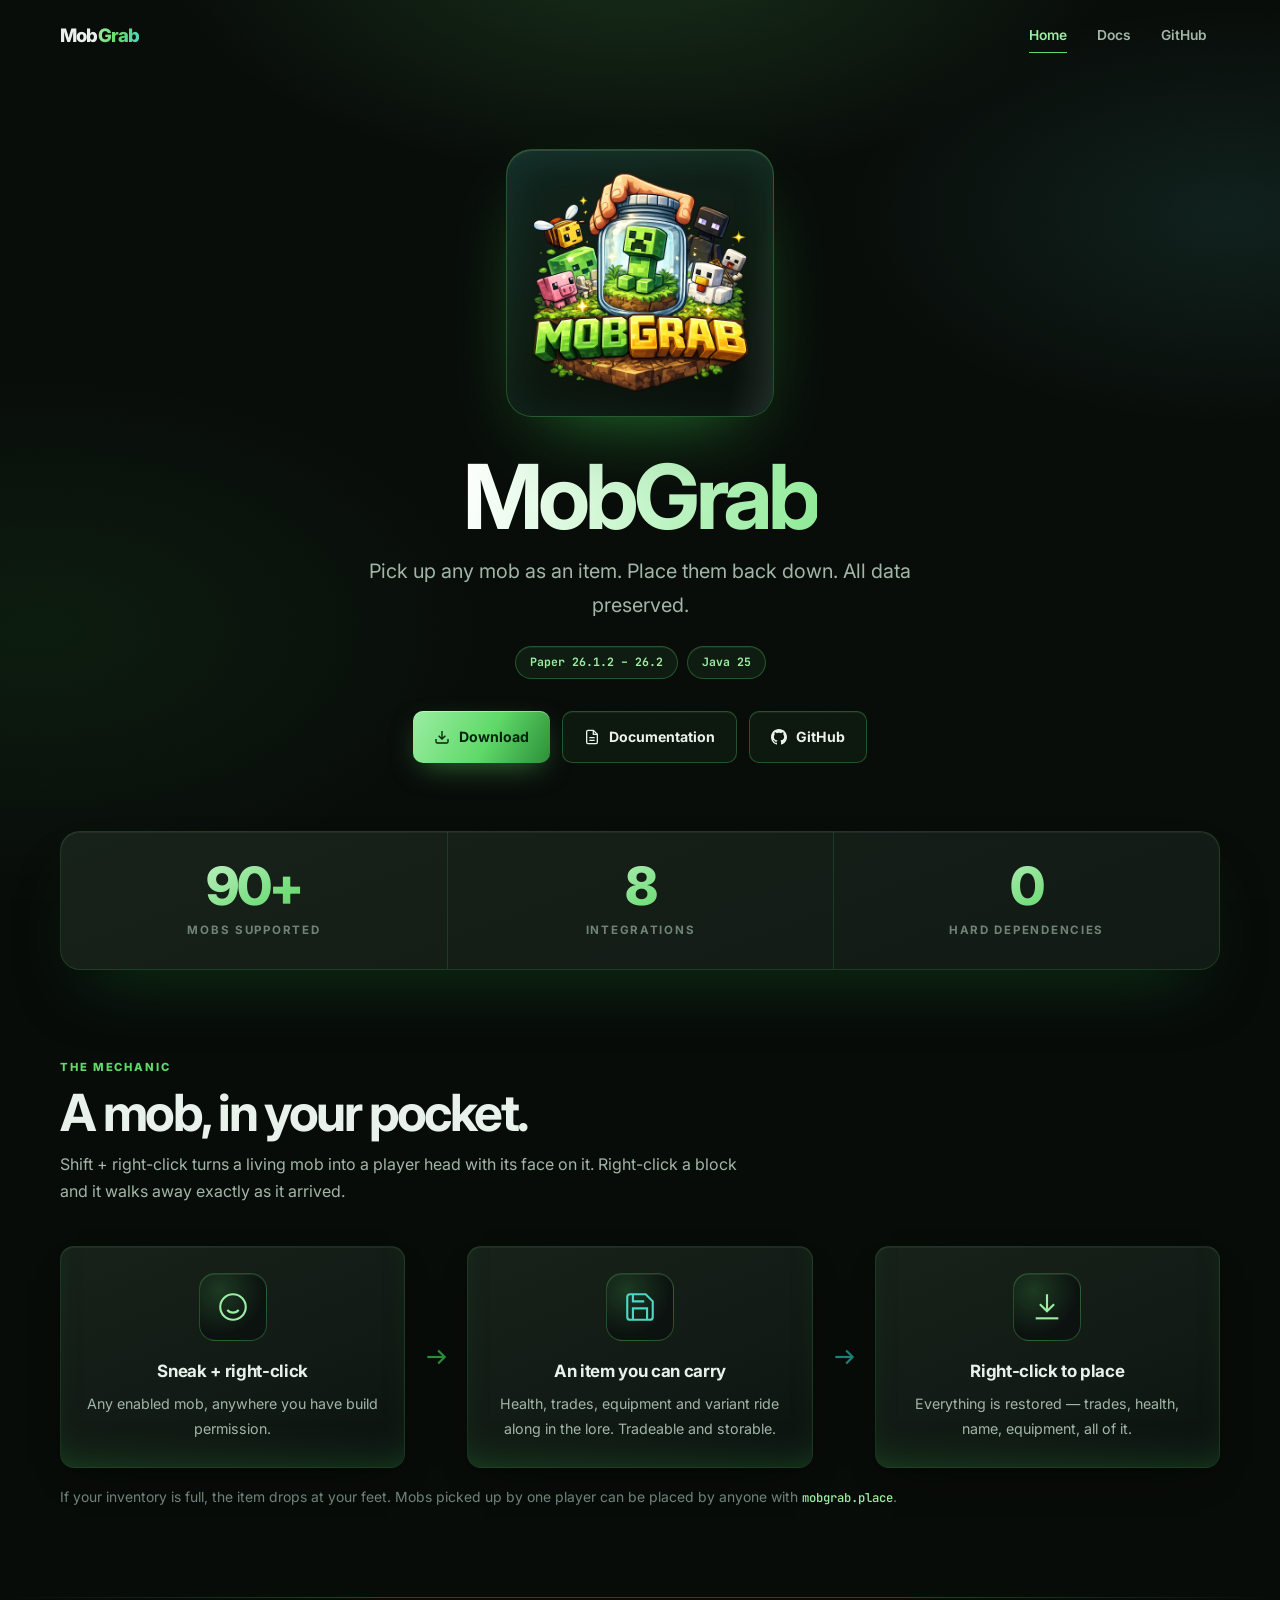
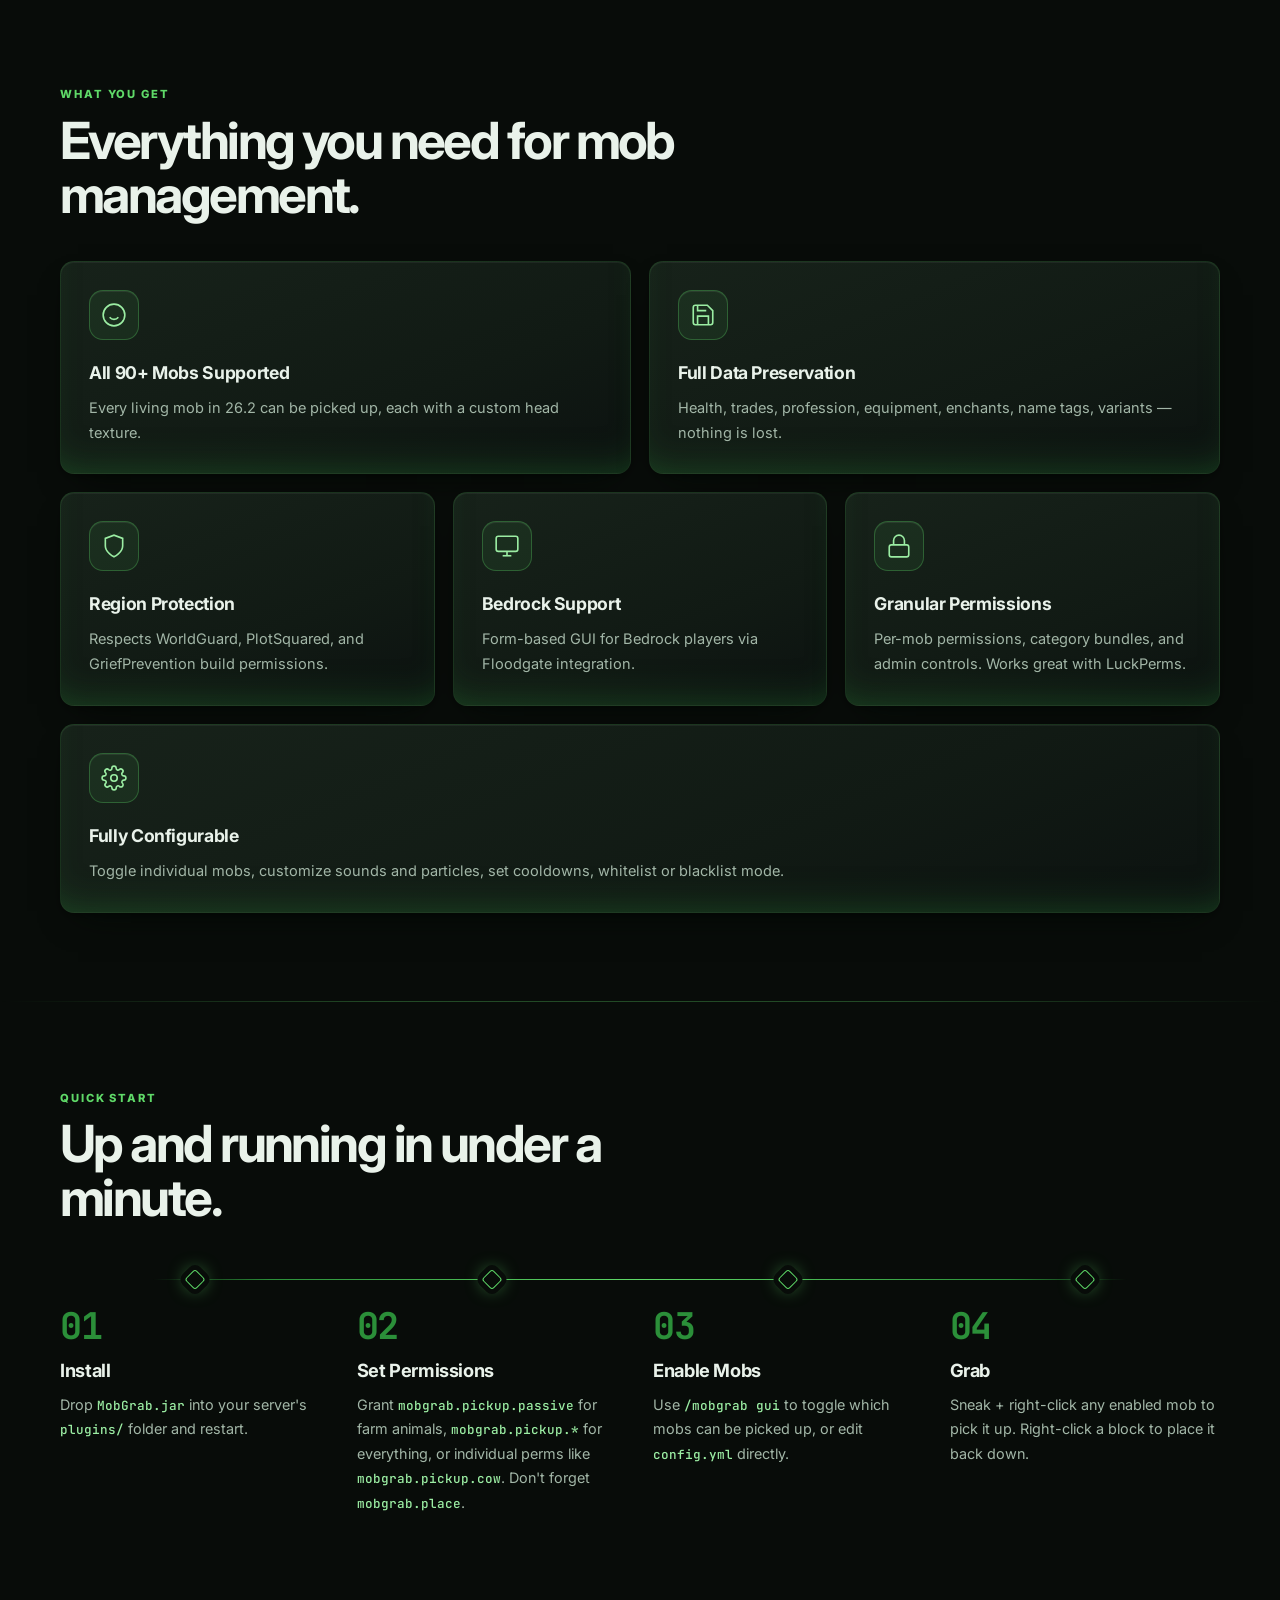
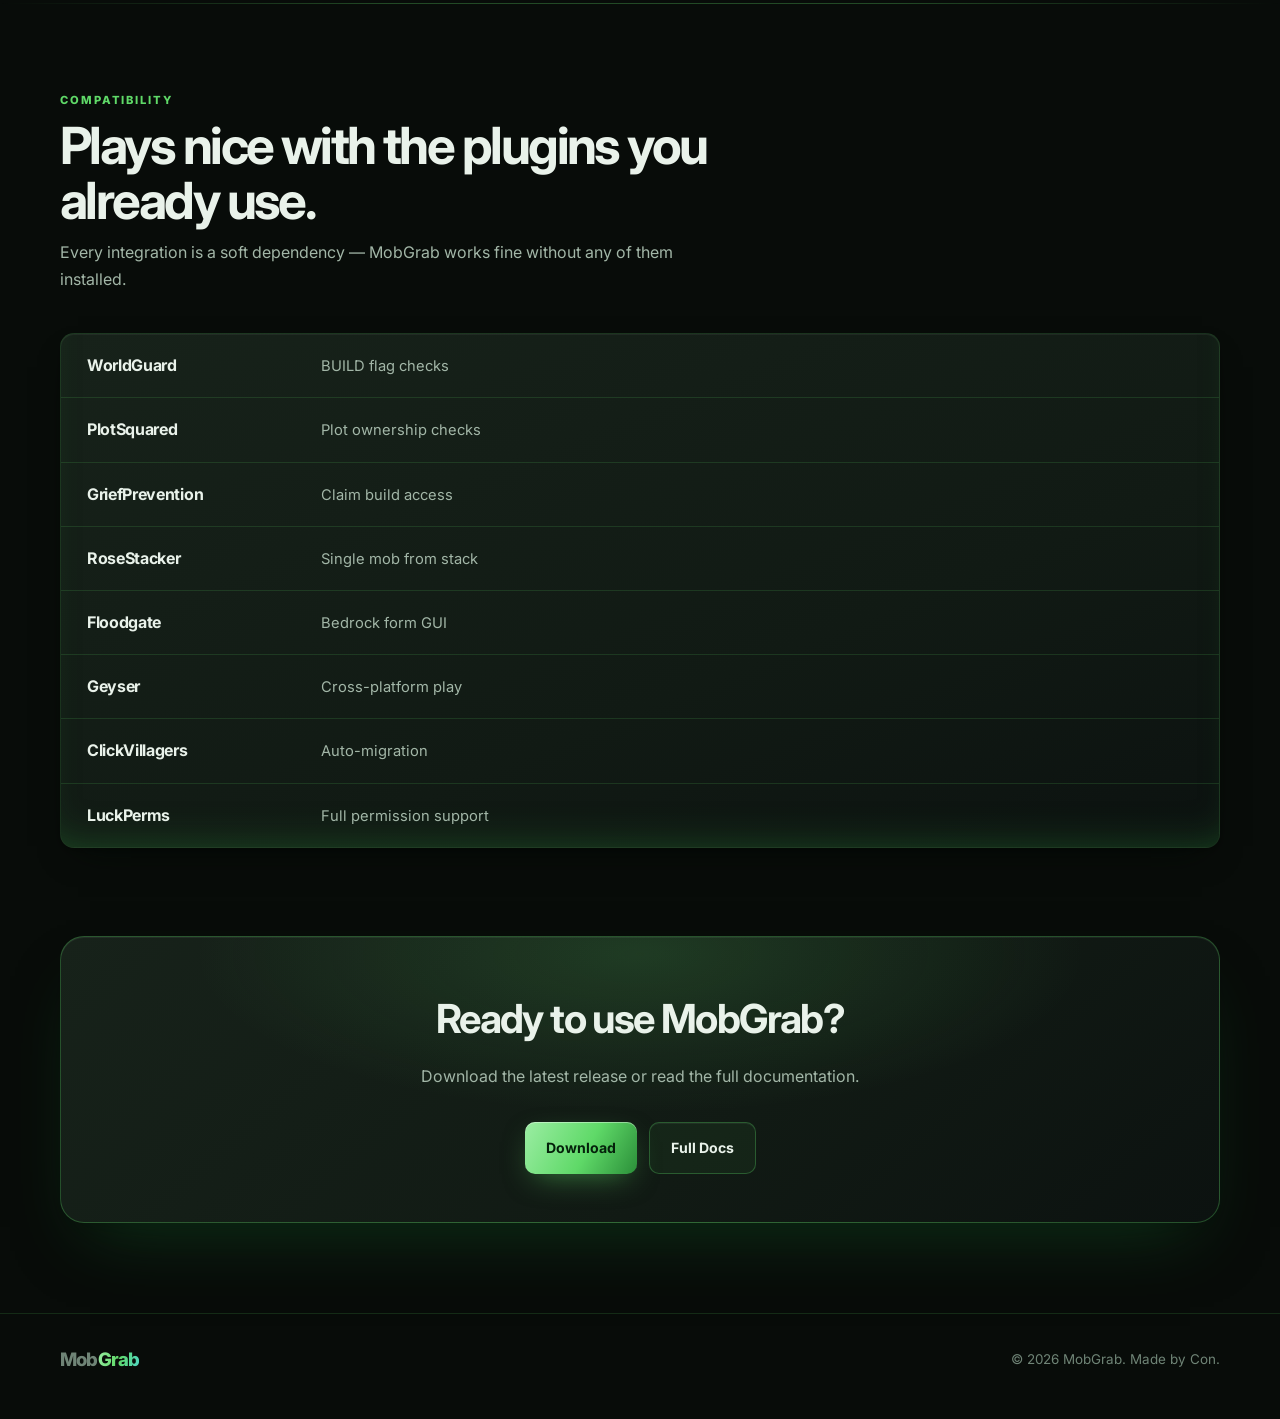
==== commit 54bfe9fb: "auto-sync: 5 file(s) - 2026-08-02 11:51:31" ====
--- a/index.html
+++ b/index.html
@@ -5,213 +5,229 @@
     <meta name="viewport" content="width=device-width, initial-scale=1.0">
     <title>MobGrab — Pick Up Any Mob</title>
     <meta name="description" content="MobGrab is a Paper plugin that lets players pick up any mob as an item and place them back down with all data preserved.">
+    <meta name="theme-color" content="#080c09">
     <link rel="preconnect" href="https://fonts.googleapis.com">
-    <link href="https://fonts.googleapis.com/css2?family=Inter:wght@400;500;600;700;800&family=JetBrains+Mono:wght@500&display=swap" rel="stylesheet">
-    <link rel="stylesheet" href="css/style.css">
+    <link rel="preconnect" href="https://fonts.gstatic.com" crossorigin>
+    <link href="https://fonts.googleapis.com/css2?family=Inter:wght@400;500;600;700;800&family=JetBrains+Mono:wght@500;600;700&display=swap" rel="stylesheet">
     <link rel="stylesheet" href="css/mobgrab.css">
 </head>
 <body>
 
 <nav class="nav">
     <div class="nav-inner">
-        <div class="nav-logo"><a href="index.html" style="color:inherit;">Mob<span>Grab</span></a></div>
+        <div class="nav-logo"><a href="index.html">Mob<span>Grab</span></a></div>
         <ul class="nav-links" id="nav-links">
             <li><a href="index.html" class="active">Home</a></li>
             <li><a href="docs.html">Docs</a></li>
             <li><a href="https://github.com/ThConMan/MobGrab">GitHub</a></li>
         </ul>
-        <button class="nav-burger" onclick="toggleMenu()" aria-label="Menu">
+        <button class="nav-burger" aria-label="Menu" aria-expanded="false" aria-controls="nav-links">
             <span></span><span></span><span></span>
         </button>
     </div>
 </nav>
 
-<div style="height: 4rem;"></div>
-
-<!-- Hero -->
-<section class="plugin-hero">
-    <img src="logo.png" alt="MobGrab" class="plugin-hero-logo">
-    <h1>MobGrab</h1>
-    <p class="tagline">Pick up any mob as an item. Place them back down. All data preserved.</p>
-    <div class="plugin-hero-meta">
-        <span class="hero-badge" id="version-badge">Paper 26.1.2 &ndash; 26.2</span>
-        <span class="hero-badge">Java 25</span>
+<main>
+
+    <!-- Hero -->
+    <section class="plugin-hero">
+        <div class="motes" aria-hidden="true"></div>
+        <div class="jar">
+            <img src="logo.png" alt="MobGrab" class="plugin-hero-logo">
+        </div>
+        <h1>MobGrab</h1>
+        <p class="tagline">Pick up any mob as an item. Place them back down. All data preserved.</p>
+        <div class="plugin-hero-meta">
+            <span class="hero-badge" id="version-badge">Paper 26.1.2 &ndash; 26.2</span>
+            <span class="hero-badge">Java 25</span>
+        </div>
+        <div class="hero-buttons">
+            <a href="https://github.com/ThConMan/MobGrab/releases/latest" class="btn btn-primary" id="download-btn">
+                <svg width="16" height="16" viewBox="0 0 24 24" fill="none" stroke="currentColor" stroke-width="2"><path d="M21 15v4a2 2 0 01-2 2H5a2 2 0 01-2-2v-4"/><polyline points="7 10 12 15 17 10"/><line x1="12" y1="15" x2="12" y2="3"/></svg>
+                Download
+            </a>
+            <a href="docs.html" class="btn btn-outline">
+                <svg width="16" height="16" viewBox="0 0 24 24" fill="none" stroke="currentColor" stroke-width="2"><path d="M14 2H6a2 2 0 00-2 2v16a2 2 0 002 2h12a2 2 0 002-2V8z"/><polyline points="14 2 14 8 20 8"/><line x1="16" y1="13" x2="8" y2="13"/><line x1="16" y1="17" x2="8" y2="17"/></svg>
+                Documentation
+            </a>
+            <a href="https://github.com/ThConMan/MobGrab" class="btn btn-outline">
+                <svg width="16" height="16" viewBox="0 0 24 24" fill="currentColor"><path d="M12 0c-6.626 0-12 5.373-12 12 0 5.302 3.438 9.8 8.207 11.387.599.111.793-.261.793-.577v-2.234c-3.338.726-4.033-1.416-4.033-1.416-.546-1.387-1.333-1.756-1.333-1.756-1.089-.745.083-.729.083-.729 1.205.084 1.839 1.237 1.839 1.237 1.07 1.834 2.807 1.304 3.492.997.107-.775.418-1.305.762-1.604-2.665-.305-5.467-1.334-5.467-5.931 0-1.311.469-2.381 1.236-3.221-.124-.303-.535-1.524.117-3.176 0 0 1.008-.322 3.301 1.23.957-.266 1.983-.399 3.003-.404 1.02.005 2.047.138 3.006.404 2.291-1.552 3.297-1.23 3.297-1.23.653 1.653.242 2.874.118 3.176.77.84 1.235 1.911 1.235 3.221 0 4.609-2.807 5.624-5.479 5.921.43.372.823 1.102.823 2.222v3.293c0 .319.192.694.801.576 4.765-1.589 8.199-6.086 8.199-11.386 0-6.627-5.373-12-12-12z"/></svg>
+                GitHub
+            </a>
+        </div>
+    </section>
+
+    <div class="statband" aria-label="At a glance">
+        <div><b data-count="90" data-suffix="+">90+</b><span>MOBS SUPPORTED</span></div>
+        <div><b data-count="8">8</b><span>INTEGRATIONS</span></div>
+        <div><b data-count="0">0</b><span>HARD DEPENDENCIES</span></div>
     </div>
-    <div class="hero-buttons">
-        <a href="https://github.com/ThConMan/MobGrab/releases/latest" class="btn btn-primary" id="download-btn">
-            <svg width="16" height="16" viewBox="0 0 24 24" fill="none" stroke="currentColor" stroke-width="2"><path d="M21 15v4a2 2 0 01-2 2H5a2 2 0 01-2-2v-4"/><polyline points="7 10 12 15 17 10"/><line x1="12" y1="15" x2="12" y2="3"/></svg>
-            Download
-        </a>
-        <a href="docs.html" class="btn btn-outline">
-            <svg width="16" height="16" viewBox="0 0 24 24" fill="none" stroke="currentColor" stroke-width="2"><path d="M14 2H6a2 2 0 00-2 2v16a2 2 0 002 2h12a2 2 0 002-2V8z"/><polyline points="14 2 14 8 20 8"/><line x1="16" y1="13" x2="8" y2="13"/><line x1="16" y1="17" x2="8" y2="17"/></svg>
-            Documentation
-        </a>
-        <a href="https://github.com/ThConMan/MobGrab" class="btn btn-outline">
-            <svg width="16" height="16" viewBox="0 0 24 24" fill="currentColor"><path d="M12 0c-6.626 0-12 5.373-12 12 0 5.302 3.438 9.8 8.207 11.387.599.111.793-.261.793-.577v-2.234c-3.338.726-4.033-1.416-4.033-1.416-.546-1.387-1.333-1.756-1.333-1.756-1.089-.745.083-.729.083-.729 1.205.084 1.839 1.237 1.839 1.237 1.07 1.834 2.807 1.304 3.492.997.107-.775.418-1.305.762-1.604-2.665-.305-5.467-1.334-5.467-5.931 0-1.311.469-2.381 1.236-3.221-.124-.303-.535-1.524.117-3.176 0 0 1.008-.322 3.301 1.23.957-.266 1.983-.399 3.003-.404 1.02.005 2.047.138 3.006.404 2.291-1.552 3.297-1.23 3.297-1.23.653 1.653.242 2.874.118 3.176.77.84 1.235 1.911 1.235 3.221 0 4.609-2.807 5.624-5.479 5.921.43.372.823 1.102.823 2.222v3.293c0 .319.192.694.801.576 4.765-1.589 8.199-6.086 8.199-11.386 0-6.627-5.373-12-12-12z"/></svg>
-            GitHub
-        </a>
-    </div>
-</section>
-
-<!-- Features -->
-<section class="section">
-    <h2 class="section-title">Features</h2>
-    <p class="section-subtitle">Everything you need for mob management.</p>
-    <div class="features-grid">
-        <div class="feature-card">
-            <div class="feature-icon-wrap">
-                <svg width="28" height="28" viewBox="0 0 24 24" fill="none" stroke="var(--accent-light)" stroke-width="1.5"><circle cx="12" cy="12" r="10"/><path d="M8 14s1.5 2 4 2 4-2 4-2"/><line x1="9" y1="9" x2="9.01" y2="9"/><line x1="15" y1="9" x2="15.01" y2="9"/></svg>
+
+    <!-- The exchange -->
+    <section class="section">
+        <div class="section-head">
+            <p class="eyebrow">THE MECHANIC</p>
+            <h2 class="section-title">A mob, in your pocket.</h2>
+            <p class="section-subtitle">Shift + right-click turns a living mob into a player head with its face on it. Right-click a block and it walks away exactly as it arrived.</p>
+        </div>
+        <div class="exchange">
+            <article class="beat card-surface">
+                <div class="beat-art" aria-hidden="true">
+                    <svg viewBox="0 0 24 24" fill="none" stroke="var(--grass-bright)" stroke-width="1.5"><circle cx="12" cy="12" r="9"/><path d="M8 14s1.5 2 4 2 4-2 4-2"/><line x1="9" y1="9.5" x2="9.01" y2="9.5"/><line x1="15" y1="9.5" x2="15.01" y2="9.5"/></svg>
+                </div>
+                <h3>Sneak + right-click</h3>
+                <p>Any enabled mob, anywhere you have build permission.</p>
+            </article>
+
+            <div class="arrow" aria-hidden="true">
+                <svg viewBox="0 0 24 24" fill="none" stroke="currentColor" stroke-width="2"><line x1="4" y1="12" x2="20" y2="12"/><polyline points="14 6 20 12 14 18"/></svg>
             </div>
-            <h3>All 90+ Mobs Supported</h3>
-            <p>Every living mob in 26.2 can be picked up, each with a custom head texture.</p>
-        </div>
-        <div class="feature-card">
-            <div class="feature-icon-wrap">
-                <svg width="28" height="28" viewBox="0 0 24 24" fill="none" stroke="var(--accent-light)" stroke-width="1.5"><path d="M19 21H5a2 2 0 01-2-2V5a2 2 0 012-2h11l5 5v11a2 2 0 01-2 2z"/><polyline points="17 21 17 13 7 13 7 21"/><polyline points="7 3 7 8 15 8"/></svg>
+
+            <article class="beat card-surface">
+                <div class="beat-art" aria-hidden="true">
+                    <svg viewBox="0 0 24 24" fill="none" stroke="var(--glass)" stroke-width="1.5"><path d="M19 21H5a2 2 0 01-2-2V5a2 2 0 012-2h11l5 5v11a2 2 0 01-2 2z"/><polyline points="17 21 17 13 7 13 7 21"/><polyline points="7 3 7 8 15 8"/></svg>
+                </div>
+                <h3>An item you can carry</h3>
+                <p>Health, trades, equipment and variant ride along in the lore. Tradeable and storable.</p>
+            </article>
+
+            <div class="arrow back" aria-hidden="true">
+                <svg viewBox="0 0 24 24" fill="none" stroke="currentColor" stroke-width="2"><line x1="4" y1="12" x2="20" y2="12"/><polyline points="14 6 20 12 14 18"/></svg>
             </div>
-            <h3>Full Data Preservation</h3>
-            <p>Health, trades, profession, equipment, enchants, name tags, variants — nothing is lost.</p>
-        </div>
-        <div class="feature-card">
-            <div class="feature-icon-wrap">
-                <svg width="28" height="28" viewBox="0 0 24 24" fill="none" stroke="var(--accent-light)" stroke-width="1.5"><path d="M12 22s8-4 8-10V5l-8-3-8 3v7c0 6 8 10 8 10z"/></svg>
-            </div>
-            <h3>Region Protection</h3>
-            <p>Respects WorldGuard, PlotSquared, and GriefPrevention build permissions.</p>
-        </div>
-        <div class="feature-card">
-            <div class="feature-icon-wrap">
-                <svg width="28" height="28" viewBox="0 0 24 24" fill="none" stroke="var(--accent-light)" stroke-width="1.5"><rect x="2" y="3" width="20" height="14" rx="2" ry="2"/><line x1="8" y1="21" x2="16" y2="21"/><line x1="12" y1="17" x2="12" y2="21"/></svg>
-            </div>
-            <h3>Bedrock Support</h3>
-            <p>Form-based GUI for Bedrock players via Floodgate integration.</p>
-        </div>
-        <div class="feature-card">
-            <div class="feature-icon-wrap">
-                <svg width="28" height="28" viewBox="0 0 24 24" fill="none" stroke="var(--accent-light)" stroke-width="1.5"><circle cx="12" cy="12" r="3"/><path d="M19.4 15a1.65 1.65 0 00.33 1.82l.06.06a2 2 0 010 2.83 2 2 0 01-2.83 0l-.06-.06a1.65 1.65 0 00-1.82-.33 1.65 1.65 0 00-1 1.51V21a2 2 0 01-4 0v-.09A1.65 1.65 0 009 19.4a1.65 1.65 0 00-1.82.33l-.06.06a2 2 0 01-2.83-2.83l.06-.06a1.65 1.65 0 00.33-1.82 1.65 1.65 0 00-1.51-1H3a2 2 0 010-4h.09A1.65 1.65 0 004.6 9a1.65 1.65 0 00-.33-1.82l-.06-.06a2 2 0 012.83-2.83l.06.06a1.65 1.65 0 001.82.33H9a1.65 1.65 0 001-1.51V3a2 2 0 014 0v.09a1.65 1.65 0 001 1.51 1.65 1.65 0 001.82-.33l.06-.06a2 2 0 012.83 2.83l-.06.06a1.65 1.65 0 00-.33 1.82V9a1.65 1.65 0 001.51 1H21a2 2 0 010 4h-.09a1.65 1.65 0 00-1.51 1z"/></svg>
-            </div>
-            <h3>Fully Configurable</h3>
-            <p>Toggle individual mobs, customize sounds and particles, set cooldowns, whitelist or blacklist mode.</p>
-        </div>
-        <div class="feature-card">
-            <div class="feature-icon-wrap">
-                <svg width="28" height="28" viewBox="0 0 24 24" fill="none" stroke="var(--accent-light)" stroke-width="1.5"><rect x="3" y="11" width="18" height="11" rx="2" ry="2"/><path d="M7 11V7a5 5 0 0110 0v4"/></svg>
-            </div>
-            <h3>Granular Permissions</h3>
-            <p>Per-mob permissions, category bundles, and admin controls. Works great with LuckPerms.</p>
-        </div>
-    </div>
-</section>
-
-<!-- Quick Start -->
-<section class="section" style="padding-top: 0;">
-    <h2 class="section-title">Quick Start</h2>
-    <p class="section-subtitle">Up and running in under a minute.</p>
-    <div class="steps-grid">
-        <div class="step-card">
-            <div class="step-number">1</div>
-            <h3>Install</h3>
-            <p>Drop <span class="mono">MobGrab.jar</span> into your server's <span class="mono">plugins/</span> folder and restart.</p>
-        </div>
-        <div class="step-card">
-            <div class="step-number">2</div>
-            <h3>Set Permissions</h3>
-            <p>Grant <span class="mono">mobgrab.pickup.passive</span> for farm animals, <span class="mono">mobgrab.pickup.*</span> for everything, or individual perms like <span class="mono">mobgrab.pickup.cow</span>. Don't forget <span class="mono">mobgrab.place</span>.</p>
-        </div>
-        <div class="step-card">
-            <div class="step-number">3</div>
-            <h3>Enable Mobs</h3>
-            <p>Use <span class="mono">/mobgrab gui</span> to toggle which mobs can be picked up, or edit <span class="mono">config.yml</span> directly.</p>
-        </div>
-        <div class="step-card">
-            <div class="step-number">4</div>
-            <h3>Grab</h3>
-            <p>Sneak + right-click any enabled mob to pick it up. Right-click a block to place it back down.</p>
-        </div>
-    </div>
-</section>
-
-<!-- Compatibility -->
-<section class="section" style="padding-top: 0;">
-    <h2 class="section-title">Compatibility</h2>
-    <p class="section-subtitle">Plays nice with the plugins you already use.</p>
-    <div class="compat-grid">
-        <div class="compat-item">
-            <div class="compat-name">WorldGuard</div>
-            <div class="compat-desc">BUILD flag checks</div>
-        </div>
-        <div class="compat-item">
-            <div class="compat-name">PlotSquared</div>
-            <div class="compat-desc">Plot ownership checks</div>
-        </div>
-        <div class="compat-item">
-            <div class="compat-name">GriefPrevention</div>
-            <div class="compat-desc">Claim build access</div>
-        </div>
-        <div class="compat-item">
-            <div class="compat-name">RoseStacker</div>
-            <div class="compat-desc">Single mob from stack</div>
-        </div>
-        <div class="compat-item">
-            <div class="compat-name">Floodgate</div>
-            <div class="compat-desc">Bedrock form GUI</div>
-        </div>
-        <div class="compat-item">
-            <div class="compat-name">Geyser</div>
-            <div class="compat-desc">Cross-platform play</div>
-        </div>
-        <div class="compat-item">
-            <div class="compat-name">ClickVillagers</div>
-            <div class="compat-desc">Auto-migration</div>
-        </div>
-        <div class="compat-item">
-            <div class="compat-name">LuckPerms</div>
-            <div class="compat-desc">Full permission support</div>
-        </div>
-    </div>
-</section>
-
-<!-- CTA -->
-<section class="section" style="padding-top: 0;">
-    <div class="cta-card">
+
+            <article class="beat card-surface">
+                <div class="beat-art" aria-hidden="true">
+                    <svg viewBox="0 0 24 24" fill="none" stroke="var(--grass-bright)" stroke-width="1.5"><path d="M12 3v12"/><polyline points="7 10 12 15 17 10"/><path d="M4 20h16"/></svg>
+                </div>
+                <h3>Right-click to place</h3>
+                <p>Everything is restored — trades, health, name, equipment, all of it.</p>
+            </article>
+        </div>
+        <p class="fine-print">If your inventory is full, the item drops at your feet. Mobs picked up by one player can be placed by anyone with <span class="mono">mobgrab.place</span>.</p>
+    </section>
+
+    <!-- Features -->
+    <section class="section">
+        <div class="section-head">
+            <p class="eyebrow">WHAT YOU GET</p>
+            <h2 class="section-title">Everything you need for mob management.</h2>
+        </div>
+        <div class="bento">
+            <article class="bento-wide card-surface">
+                <div class="feature-icon-wrap">
+                    <svg width="26" height="26" viewBox="0 0 24 24" fill="none" stroke="var(--grass-bright)" stroke-width="1.5"><circle cx="12" cy="12" r="10"/><path d="M8 14s1.5 2 4 2 4-2 4-2"/><line x1="9" y1="9" x2="9.01" y2="9"/><line x1="15" y1="9" x2="15.01" y2="9"/></svg>
+                </div>
+                <h3>All 90+ Mobs Supported</h3>
+                <p>Every living mob in 26.2 can be picked up, each with a custom head texture.</p>
+            </article>
+            <article class="bento-wide card-surface">
+                <div class="feature-icon-wrap">
+                    <svg width="26" height="26" viewBox="0 0 24 24" fill="none" stroke="var(--grass-bright)" stroke-width="1.5"><path d="M19 21H5a2 2 0 01-2-2V5a2 2 0 012-2h11l5 5v11a2 2 0 01-2 2z"/><polyline points="17 21 17 13 7 13 7 21"/><polyline points="7 3 7 8 15 8"/></svg>
+                </div>
+                <h3>Full Data Preservation</h3>
+                <p>Health, trades, profession, equipment, enchants, name tags, variants — nothing is lost.</p>
+            </article>
+
+            <article class="bento-third card-surface">
+                <div class="feature-icon-wrap">
+                    <svg width="26" height="26" viewBox="0 0 24 24" fill="none" stroke="var(--grass-bright)" stroke-width="1.5"><path d="M12 22s8-4 8-10V5l-8-3-8 3v7c0 6 8 10 8 10z"/></svg>
+                </div>
+                <h3>Region Protection</h3>
+                <p>Respects WorldGuard, PlotSquared, and GriefPrevention build permissions.</p>
+            </article>
+            <article class="bento-third card-surface">
+                <div class="feature-icon-wrap">
+                    <svg width="26" height="26" viewBox="0 0 24 24" fill="none" stroke="var(--grass-bright)" stroke-width="1.5"><rect x="2" y="3" width="20" height="14" rx="2" ry="2"/><line x1="8" y1="21" x2="16" y2="21"/><line x1="12" y1="17" x2="12" y2="21"/></svg>
+                </div>
+                <h3>Bedrock Support</h3>
+                <p>Form-based GUI for Bedrock players via Floodgate integration.</p>
+            </article>
+            <article class="bento-third card-surface">
+                <div class="feature-icon-wrap">
+                    <svg width="26" height="26" viewBox="0 0 24 24" fill="none" stroke="var(--grass-bright)" stroke-width="1.5"><rect x="3" y="11" width="18" height="11" rx="2" ry="2"/><path d="M7 11V7a5 5 0 0110 0v4"/></svg>
+                </div>
+                <h3>Granular Permissions</h3>
+                <p>Per-mob permissions, category bundles, and admin controls. Works great with LuckPerms.</p>
+            </article>
+
+            <article class="bento-full card-surface">
+                <div class="feature-icon-wrap">
+                    <svg width="26" height="26" viewBox="0 0 24 24" fill="none" stroke="var(--grass-bright)" stroke-width="1.5"><circle cx="12" cy="12" r="3"/><path d="M19.4 15a1.65 1.65 0 00.33 1.82l.06.06a2 2 0 010 2.83 2 2 0 01-2.83 0l-.06-.06a1.65 1.65 0 00-1.82-.33 1.65 1.65 0 00-1 1.51V21a2 2 0 01-4 0v-.09A1.65 1.65 0 009 19.4a1.65 1.65 0 00-1.82.33l-.06.06a2 2 0 01-2.83-2.83l.06-.06a1.65 1.65 0 00.33-1.82 1.65 1.65 0 00-1.51-1H3a2 2 0 010-4h.09A1.65 1.65 0 004.6 9a1.65 1.65 0 00-.33-1.82l-.06-.06a2 2 0 012.83-2.83l.06.06a1.65 1.65 0 001.82.33H9a1.65 1.65 0 001-1.51V3a2 2 0 014 0v.09a1.65 1.65 0 001 1.51 1.65 1.65 0 001.82-.33l.06-.06a2 2 0 012.83 2.83l-.06.06a1.65 1.65 0 00-.33 1.82V9a1.65 1.65 0 001.51 1H21a2 2 0 010 4h-.09a1.65 1.65 0 00-1.51 1z"/></svg>
+                </div>
+                <h3>Fully Configurable</h3>
+                <p>Toggle individual mobs, customize sounds and particles, set cooldowns, whitelist or blacklist mode.</p>
+            </article>
+        </div>
+    </section>
+
+    <!-- Quick Start -->
+    <section class="section">
+        <div class="section-head">
+            <p class="eyebrow">QUICK START</p>
+            <h2 class="section-title">Up and running in under a minute.</h2>
+        </div>
+        <div class="steps">
+            <article class="step">
+                <span class="step-number">01</span>
+                <h3>Install</h3>
+                <p>Drop <span class="mono">MobGrab.jar</span> into your server's <span class="mono">plugins/</span> folder and restart.</p>
+            </article>
+            <article class="step">
+                <span class="step-number">02</span>
+                <h3>Set Permissions</h3>
+                <p>Grant <span class="mono">mobgrab.pickup.passive</span> for farm animals, <span class="mono">mobgrab.pickup.*</span> for everything, or individual perms like <span class="mono">mobgrab.pickup.cow</span>. Don't forget <span class="mono">mobgrab.place</span>.</p>
+            </article>
+            <article class="step">
+                <span class="step-number">03</span>
+                <h3>Enable Mobs</h3>
+                <p>Use <span class="mono">/mobgrab gui</span> to toggle which mobs can be picked up, or edit <span class="mono">config.yml</span> directly.</p>
+            </article>
+            <article class="step">
+                <span class="step-number">04</span>
+                <h3>Grab</h3>
+                <p>Sneak + right-click any enabled mob to pick it up. Right-click a block to place it back down.</p>
+            </article>
+        </div>
+    </section>
+
+    <!-- Compatibility -->
+    <section class="section">
+        <div class="section-head">
+            <p class="eyebrow">COMPATIBILITY</p>
+            <h2 class="section-title">Plays nice with the plugins you already use.</h2>
+            <p class="section-subtitle">Every integration is a soft dependency — MobGrab works fine without any of them installed.</p>
+        </div>
+        <div class="compat card-surface">
+            <div class="compat-row"><div class="compat-name">WorldGuard</div><p class="compat-desc">BUILD flag checks</p></div>
+            <div class="compat-row"><div class="compat-name">PlotSquared</div><p class="compat-desc">Plot ownership checks</p></div>
+            <div class="compat-row"><div class="compat-name">GriefPrevention</div><p class="compat-desc">Claim build access</p></div>
+            <div class="compat-row"><div class="compat-name">RoseStacker</div><p class="compat-desc">Single mob from stack</p></div>
+            <div class="compat-row"><div class="compat-name">Floodgate</div><p class="compat-desc">Bedrock form GUI</p></div>
+            <div class="compat-row"><div class="compat-name">Geyser</div><p class="compat-desc">Cross-platform play</p></div>
+            <div class="compat-row"><div class="compat-name">ClickVillagers</div><p class="compat-desc">Auto-migration</p></div>
+            <div class="compat-row"><div class="compat-name">LuckPerms</div><p class="compat-desc">Full permission support</p></div>
+        </div>
+    </section>
+
+    <!-- CTA -->
+    <section class="cta-card">
         <h2>Ready to use MobGrab?</h2>
         <p>Download the latest release or read the full documentation.</p>
         <div class="hero-buttons">
             <a href="https://github.com/ThConMan/MobGrab/releases/latest" class="btn btn-primary" id="download-btn-2">Download</a>
             <a href="docs.html" class="btn btn-outline">Full Docs</a>
         </div>
-    </div>
-</section>
+    </section>
+
+</main>
 
 <footer class="footer">
     <div class="footer-inner">
-        <div class="nav-logo"><a href="index.html" style="color:inherit;">Mob<span>Grab</span></a></div>
+        <div class="nav-logo"><a href="index.html">Mob<span>Grab</span></a></div>
         <p>&copy; 2026 MobGrab. Made by Con.</p>
     </div>
 </footer>
 
-<script>
-function toggleMenu() {
-    document.getElementById('nav-links').classList.toggle('open');
-    document.querySelector('.nav-burger').classList.toggle('active');
-}
-
-// Fetch latest version from GitHub
-fetch('https://api.github.com/repos/ThConMan/MobGrab/releases/latest')
-    .then(r => r.json())
-    .then(data => {
-        if (data.tag_name) {
-            document.getElementById('version-badge').textContent = 'Paper 26.1.2 \u2013 26.2 \u2022 ' + data.tag_name;
-        }
-        const jar = data.assets && data.assets.find(a => a.name.endsWith('.jar'));
-        if (jar) {
-            document.getElementById('download-btn').href = jar.browser_download_url;
-            document.getElementById('download-btn-2').href = jar.browser_download_url;
-        }
-    })
-    .catch(() => {});
-</script>
-
-<script src="js/motion.js" defer></script>
+<script src="js/mobgrab.js" defer></script>
 </body>
 </html>
--- a/css/mobgrab.css
+++ b/css/mobgrab.css
@@ -1,207 +1,869 @@
-/* ── MobGrab Theme Override ── */
-/* Switches the purple Nomonom accent to the green MobGrab palette */
+/* ===========================================================================
+   MobGrab — standalone stylesheet
+   ---------------------------------------------------------------------------
+   This site used to sit on the shared plugin-docs framework with GitHub's dark
+   palette painted green. It is now its own thing, built around what the plugin
+   actually does: catching a living mob and holding it in your hand. Hence the
+   terrarium reading — mossy ground, grass green, and the cyan of jar glass —
+   rather than a generic dark dashboard.
+
+   Every colour is a token. Recolouring the whole site means editing :root.
+   =========================================================================== */
 
 :root {
-    --bg-primary: #0d1117;
-    --bg-card: rgba(22, 27, 34, 0.6);
-    --bg-card-solid: #161b22;
-    --border: rgba(48, 54, 61, 0.6);
-    --border-light: rgba(48, 54, 61, 0.9);
-    --glass: rgba(255, 255, 255, 0.03);
-    --text: #e6edf3;
-    --text-muted: #8b949e;
-    --accent: #3fb950;
-    --accent-light: #56d364;
-    --accent-glow: rgba(63, 185, 80, 0.2);
-    --accent-glow-strong: rgba(63, 185, 80, 0.4);
-    --blue: #58a6ff;
-    --purple: #bc8cff;
-    --red: #f85149;
-}
-
-/* Nav stays Nomonom-branded but adapts border */
-.nav { border-bottom-color: var(--border); }
-
-/* Hero green glow */
+    /* Mossy ground. Warm and green-biased, never blue-grey. */
+    --moss:      #080c09;
+    --moss-2:    #0c1210;
+    --surface-1: #111a14;
+    --surface-2: #17221a;
+    --surface-3: #1e2c22;
+
+    /* Grass — the hero hue. */
+    --grass:        #5fd968;
+    --grass-bright: #9beda3;
+    --grass-deep:   #2b8f39;
+
+    /* Jar glass — the support hue, for structure and secondary emphasis. */
+    --glass:      #4fd6c4;
+    --glass-deep: #1c8378;
+
+    /* Amber — scarce by design. Bosses, warnings, nothing else. */
+    --amber:      #e8b64c;
+    --amber-deep: #a97a1d;
+
+    --text:       #e9f2ea;
+    --text-dim:   #a2b6a7;
+    --text-faint: #6f8476;
+
+    --line:        rgba(95, 217, 104, .15);
+    --line-mid:    rgba(95, 217, 104, .3);
+    --line-strong: rgba(95, 217, 104, .52);
+
+    /* Shadows are hue-tinted. Pure black over a green ground reads as soot. */
+    --shadow-md: 0 16px 34px -18px rgba(2, 8, 4, .95), 0 3px 8px -3px rgba(0, 0, 0, .55);
+    --shadow-lg: 0 34px 66px -30px rgba(20, 90, 40, .55), 0 10px 24px -14px rgba(0, 0, 0, .75);
+    --glow-grass: 0 0 42px -10px rgba(95, 217, 104, .5);
+
+    --radius-sm: 8px;
+    --radius:    14px;
+    --radius-lg: 20px;
+
+    --ease: cubic-bezier(.22, .61, .36, 1);
+    --ease-pop: cubic-bezier(.34, 1.35, .64, 1);
+
+    --mono: "JetBrains Mono", "Cascadia Code", ui-monospace, monospace;
+    --shell: min(1160px, calc(100% - 48px));
+}
+
+* { box-sizing: border-box; }
+
+/* clip, not hidden, and on both. The full-bleed section dividers below are
+   100vw, which includes the scrollbar and so overruns the layout viewport by
+   the scrollbar's width. `overflow-x: hidden` on body alone does not contain
+   that -- it propagates to the viewport and leaves body itself visible -- and
+   hidden would also break the sticky nav. clip does neither. */
+html { scroll-behavior: smooth; overflow-x: clip; }
+
+body {
+    margin: 0;
+    overflow-x: clip;
+    color: var(--text);
+    background: var(--moss);
+    font: 400 16px/1.7 Inter, system-ui, -apple-system, "Segoe UI", sans-serif;
+    -webkit-font-smoothing: antialiased;
+}
+
+/* Ambient ground, fixed so it behaves like a backdrop the content moves over. */
+body::before {
+    content: "";
+    position: fixed;
+    inset: 0;
+    z-index: -2;
+    background:
+        radial-gradient(ellipse 60% 42% at 50% -6%, rgba(95, 217, 104, .17), transparent 62%),
+        radial-gradient(ellipse 44% 34% at 96% 24%, rgba(79, 214, 196, .1), transparent 68%),
+        radial-gradient(ellipse 50% 40% at 3% 70%, rgba(43, 143, 57, .12), transparent 70%),
+        var(--moss);
+}
+
+/* Fine grain, so the large dark fields do not band. */
+body::after {
+    content: "";
+    position: fixed;
+    inset: 0;
+    z-index: -1;
+    opacity: .5;
+    pointer-events: none;
+    background-image: url("data:image/svg+xml,<svg xmlns='http://www.w3.org/2000/svg' width='140' height='140'><filter id='n'><feTurbulence type='fractalNoise' baseFrequency='.85' numOctaves='3'/><feColorMatrix type='saturate' values='0'/></filter><rect width='140' height='140' filter='url(%23n)' opacity='.03'/></svg>");
+}
+
+a { color: inherit; }
+h1, h2, h3, h4, p { margin-top: 0; }
+.mono, code {
+    font: 500 .88em/1.6 var(--mono);
+    color: var(--grass-bright);
+}
+
+/* ── scroll progress ──────────────────────────────────────────────────────── */
+.progress {
+    position: fixed;
+    top: 0;
+    left: 0;
+    z-index: 60;
+    width: 100%;
+    height: 2px;
+    transform: scaleX(var(--p, 0));
+    transform-origin: 0 50%;
+    background: linear-gradient(90deg, var(--glass), var(--grass) 60%, var(--grass-bright));
+    box-shadow: 0 0 12px rgba(95, 217, 104, .6);
+    pointer-events: none;
+}
+
+/* ── nav ──────────────────────────────────────────────────────────────────── */
+.nav {
+    position: sticky;
+    top: 0;
+    z-index: 50;
+    border-bottom: 1px solid transparent;
+    transition: background .3s var(--ease), border-color .3s var(--ease);
+}
+.nav.is-stuck {
+    border-bottom-color: var(--line);
+    background: rgba(8, 12, 9, .82);
+    backdrop-filter: blur(20px) saturate(1.3);
+    -webkit-backdrop-filter: blur(20px) saturate(1.3);
+}
+.nav-inner {
+    position: relative;
+    display: flex;
+    align-items: center;
+    justify-content: space-between;
+    width: var(--shell);
+    min-height: 72px;
+    margin: auto;
+}
+.nav-logo { font-size: 1.16rem; font-weight: 800; letter-spacing: -.045em; }
+.nav-logo a { text-decoration: none; }
+.nav-logo span {
+    background: linear-gradient(104deg, var(--grass-bright), var(--grass) 50%, var(--glass));
+    -webkit-background-clip: text;
+    background-clip: text;
+    color: transparent;
+}
+.nav-links {
+    display: flex;
+    align-items: center;
+    gap: 4px;
+    margin: 0;
+    padding: 0;
+    list-style: none;
+    font-size: .86rem;
+    font-weight: 600;
+}
+.nav-links a {
+    position: relative;
+    display: block;
+    padding: 8px 13px;
+    border-radius: var(--radius-sm);
+    color: var(--text-dim);
+    text-decoration: none;
+    transition: color .2s var(--ease), background .2s var(--ease);
+}
+.nav-links a::after {
+    content: "";
+    position: absolute;
+    right: 13px;
+    bottom: 3px;
+    left: 13px;
+    height: 1px;
+    background: var(--grass);
+    transform: scaleX(0);
+    transform-origin: 0 50%;
+    transition: transform .28s var(--ease);
+}
+.nav-links a:hover { color: var(--text); }
+.nav-links a:hover::after,
+.nav-links a.active::after { transform: scaleX(1); }
+.nav-links a.active { color: var(--grass-bright); }
+
+.nav-burger {
+    display: none;
+    flex-direction: column;
+    gap: 5px;
+    padding: 8px;
+    border: 0;
+    border-radius: 8px;
+    background: none;
+    cursor: pointer;
+}
+.nav-burger span {
+    display: block;
+    width: 22px;
+    height: 2px;
+    border-radius: 2px;
+    background: var(--text-dim);
+    transition: transform .28s var(--ease), opacity .2s var(--ease);
+}
+.nav-burger.active span:nth-child(1) { transform: translateY(7px) rotate(45deg); }
+.nav-burger.active span:nth-child(2) { opacity: 0; }
+.nav-burger.active span:nth-child(3) { transform: translateY(-7px) rotate(-45deg); }
+
+main, .shell { width: var(--shell); margin: auto; }
+
+/* ── hero ─────────────────────────────────────────────────────────────────── */
 .plugin-hero {
-    background: radial-gradient(ellipse at 50% 0%, var(--accent-glow) 0%, transparent 60%);
-}
-
+    position: relative;
+    display: grid;
+    place-items: center;
+    padding: 76px 0 68px;
+    overflow-x: clip;
+    text-align: center;
+}
+
+/* Rising motes — the plugin's own HAPPY_VILLAGER place-particles. */
+.motes {
+    position: absolute;
+    inset: -30px -50vw 0;
+    z-index: -1;
+    overflow: hidden;
+    mask-image: radial-gradient(ellipse 58% 68% at 50% 45%, #000 32%, transparent 78%);
+    pointer-events: none;
+}
+.motes i {
+    position: absolute;
+    width: var(--s, 6px);
+    height: var(--s, 6px);
+    border-radius: 50%;
+    background: var(--grass);
+    box-shadow: 0 0 10px var(--grass);
+    opacity: 0;
+    animation: rise var(--dur, 15s) linear var(--delay, 0s) infinite;
+}
+@keyframes rise {
+    0%   { opacity: 0; transform: translateY(40px) scale(.6); }
+    14%  { opacity: var(--peak, .55); }
+    76%  { opacity: var(--peak, .55); }
+    100% { opacity: 0; transform: translateY(-210px) scale(1.05); }
+}
+
+/* The logo sits in its jar: glass rim, inner light, and a slow drifting glint. */
+.jar {
+    position: relative;
+    display: grid;
+    place-items: center;
+    padding: 18px;
+    margin-bottom: 26px;
+    border: 1px solid var(--line-mid);
+    border-radius: 26px;
+    background: linear-gradient(160deg, rgba(79, 214, 196, .12), rgba(95, 217, 104, .07) 55%, transparent);
+    box-shadow:
+        0 30px 80px -34px rgba(43, 143, 57, .9),
+        inset 0 1px 0 rgba(255, 255, 255, .12),
+        inset 0 0 44px rgba(79, 214, 196, .1);
+    animation: bob 7s ease-in-out infinite;
+}
+@keyframes bob {
+    0%, 100% { transform: translateY(0); }
+    50%      { transform: translateY(-9px); }
+}
+.jar::after {
+    content: "";
+    position: absolute;
+    inset: 0;
+    border-radius: inherit;
+    background: linear-gradient(100deg, transparent 36%, rgba(255, 255, 255, .13) 46%, transparent 56%);
+    background-size: 260% 100%;
+    animation: glint 8s ease-in-out infinite;
+    pointer-events: none;
+}
+@keyframes glint {
+    0%, 100% { background-position: 130% 50%; }
+    50%      { background-position: -30% 50%; }
+}
 .plugin-hero-logo {
-    width: min(280px, 70vw);
+    display: block;
+    width: min(230px, 62vw);
     height: auto;
     border-radius: 16px;
-    box-shadow: 0 8px 40px rgba(63, 185, 80, 0.15);
-}
-
-.plugin-hero h1 { color: var(--text); }
-
-.plugin-hero-meta .hero-badge {
-    color: var(--accent);
-    background: rgba(63, 185, 80, 0.1);
-    border-color: rgba(63, 185, 80, 0.25);
-}
-
-/* Green buttons */
+}
+
+.plugin-hero h1 {
+    margin: 10px 0 14px;
+    font-size: clamp(3.1rem, 7.6vw, 5.6rem);
+    line-height: .98;
+    letter-spacing: -.055em;
+    background: linear-gradient(102deg, #fff 0%, var(--grass-bright) 42%, var(--grass) 62%, var(--glass) 100%);
+    background-size: 220% 100%;
+    -webkit-background-clip: text;
+    background-clip: text;
+    color: transparent;
+    animation: glint-text 10s ease-in-out infinite;
+}
+@keyframes glint-text {
+    0%, 100% { background-position: 120% 50%; }
+    50%      { background-position: -20% 50%; }
+}
+.tagline {
+    max-width: 620px;
+    margin: 0 auto 24px;
+    color: var(--text-dim);
+    font-size: clamp(1.04rem, 2.1vw, 1.24rem);
+}
+.plugin-hero-meta { display: flex; flex-wrap: wrap; justify-content: center; gap: 9px; }
+.hero-badge {
+    padding: 6px 14px;
+    border: 1px solid var(--line-mid);
+    border-radius: 999px;
+    color: var(--grass-bright);
+    background: rgba(95, 217, 104, .08);
+    font: 700 .72rem/1.6 var(--mono);
+    box-shadow: inset 0 1px 0 rgba(255, 255, 255, .06);
+}
+.hero-buttons { display: flex; flex-wrap: wrap; justify-content: center; gap: 12px; margin-top: 32px; }
+
+/* ── buttons ──────────────────────────────────────────────────────────────── */
+.btn {
+    position: relative;
+    display: inline-flex;
+    flex-shrink: 0;
+    gap: 9px;
+    align-items: center;
+    justify-content: center;
+    overflow: hidden;
+    padding: 13px 21px;
+    border-radius: 10px;
+    font-size: .88rem;
+    font-weight: 700;
+    white-space: nowrap;
+    text-decoration: none;
+    transition: transform .22s var(--ease), box-shadow .22s var(--ease), border-color .22s var(--ease);
+}
+.btn::after {
+    content: "";
+    position: absolute;
+    top: 0;
+    bottom: 0;
+    left: -80%;
+    width: 55%;
+    transform: skewX(-22deg);
+    background: linear-gradient(90deg, transparent, rgba(255, 255, 255, .32), transparent);
+    transition: left .55s var(--ease);
+    pointer-events: none;
+}
+.btn:hover { transform: translateY(-2px); }
+.btn:hover::after { left: 130%; }
+.btn:active { transform: translateY(0); }
 .btn-primary {
-    background: linear-gradient(135deg, var(--accent) 0%, #2ea043 100%);
-    color: #000;
-}
-
-.btn-primary:hover {
-    box-shadow: 0 6px 25px var(--accent-glow-strong);
-    color: #000;
-}
-
+    color: #05210b;
+    background: linear-gradient(118deg, var(--grass-bright), var(--grass) 55%, var(--grass-deep));
+    box-shadow: 0 10px 30px -10px rgba(95, 217, 104, .55), inset 0 1px 0 rgba(255, 255, 255, .4);
+}
+.btn-primary:hover { box-shadow: 0 18px 42px -12px rgba(95, 217, 104, .7), inset 0 1px 0 rgba(255, 255, 255, .45); }
 .btn-outline {
-    border-color: var(--border-light);
-    background: rgba(22, 27, 34, 0.5);
-}
-
-.btn-outline:hover {
-    border-color: rgba(63, 185, 80, 0.4);
-    color: var(--accent-light);
-    box-shadow: 0 4px 15px var(--accent-glow);
-    background: rgba(63, 185, 80, 0.06);
-}
-
-/* Feature cards green accents */
+    border: 1px solid var(--line-mid);
+    color: var(--text);
+    background: rgba(95, 217, 104, .06);
+    box-shadow: inset 0 1px 0 rgba(255, 255, 255, .05);
+}
+.btn-outline:hover { border-color: var(--line-strong); box-shadow: var(--glow-grass), inset 0 1px 0 rgba(255, 255, 255, .07); }
+
+/* ── stat band ────────────────────────────────────────────────────────────── */
+.statband {
+    display: grid;
+    grid-template-columns: repeat(3, 1fr);
+    overflow: hidden;
+    border: 1px solid var(--line);
+    border-radius: var(--radius-lg);
+    background: linear-gradient(160deg, var(--surface-2), var(--surface-1));
+    box-shadow: var(--shadow-lg), inset 0 1px 0 rgba(255, 255, 255, .05);
+}
+.statband div { padding: 28px 24px; text-align: center; }
+.statband div + div { border-left: 1px solid var(--line); }
+.statband b {
+    display: block;
+    font-size: clamp(2.2rem, 4.6vw, 3.3rem);
+    font-weight: 800;
+    line-height: 1;
+    letter-spacing: -.05em;
+    background: linear-gradient(150deg, #fff, var(--grass) 68%, var(--grass-deep));
+    -webkit-background-clip: text;
+    background-clip: text;
+    color: transparent;
+}
+.statband span {
+    display: block;
+    margin-top: 9px;
+    color: var(--text-faint);
+    font-size: .72rem;
+    font-weight: 700;
+    letter-spacing: .15em;
+}
+
+/* ── sections ─────────────────────────────────────────────────────────────── */
+.section { position: relative; padding: 88px 0; }
+.section + .section::before {
+    content: "";
+    position: absolute;
+    top: 0;
+    left: 50%;
+    width: 100vw;
+    height: 1px;
+    transform: translateX(-50%);
+    background: linear-gradient(90deg, transparent, var(--line-mid) 30%, var(--line-mid) 70%, transparent);
+}
+.section-head { max-width: 680px; margin-bottom: 40px; }
+.eyebrow {
+    margin: 0 0 8px;
+    color: var(--grass);
+    font-size: .7rem;
+    font-weight: 800;
+    letter-spacing: .17em;
+}
+.section-title {
+    margin: 0 0 12px;
+    font-size: clamp(2rem, 4.1vw, 3.2rem);
+    line-height: 1.06;
+    letter-spacing: -.05em;
+}
+.section-subtitle { margin: 0; color: var(--text-dim); }
+.fine-print { margin: 18px 0 0; color: var(--text-faint); font-size: .87rem; }
+
+/* Shared card shading: hairline lit edge, hue-tinted mass, soft inner floor. */
+.card-surface {
+    border: 1px solid var(--line);
+    background: linear-gradient(158deg, var(--surface-2), var(--surface-1) 62%, var(--moss-2));
+    box-shadow:
+        var(--shadow-md),
+        inset 0 1px 0 rgba(255, 255, 255, .05),
+        inset 0 -24px 44px -30px rgba(43, 143, 57, .5);
+}
+
+/* ── the exchange: pick up, carry, place back ─────────────────────────────── */
+.exchange {
+    display: grid;
+    grid-template-columns: 1fr auto 1fr auto 1fr;
+    align-items: center;
+    gap: 18px;
+}
+.beat {
+    padding: 26px 24px;
+    border-radius: var(--radius);
+    text-align: center;
+    transition: transform .3s var(--ease-pop), box-shadow .3s var(--ease), border-color .3s var(--ease);
+}
+.beat:hover {
+    transform: translateY(-5px);
+    border-color: var(--line-mid);
+    box-shadow: var(--shadow-lg), inset 0 1px 0 rgba(255, 255, 255, .07);
+}
+.beat-art {
+    display: grid;
+    place-items: center;
+    width: 68px;
+    height: 68px;
+    margin: 0 auto 16px;
+    border: 1px solid var(--line-mid);
+    border-radius: 16px;
+    background: radial-gradient(circle at 30% 25%, rgba(95, 217, 104, .2), transparent 65%), var(--moss-2);
+    box-shadow: inset 0 1px 0 rgba(255, 255, 255, .08);
+}
+.beat-art svg { width: 34px; height: 34px; }
+.beat h3 { margin: 0 0 7px; font-size: 1.06rem; letter-spacing: -.02em; }
+.beat p { margin: 0; color: var(--text-dim); font-size: .89rem; }
+.arrow { display: grid; place-items: center; color: var(--grass-deep); }
+.arrow svg { width: 26px; height: 26px; }
+.arrow.back { color: var(--glass-deep); }
+
+/* ── features bento ───────────────────────────────────────────────────────── */
+.bento {
+    display: grid;
+    grid-template-columns: repeat(6, 1fr);
+    gap: 18px;
+}
+.bento > * {
+    padding: 28px;
+    border-radius: var(--radius);
+    transition: transform .3s var(--ease), box-shadow .3s var(--ease), border-color .3s var(--ease);
+}
+.bento > *:hover {
+    transform: translateY(-5px);
+    border-color: var(--line-mid);
+    box-shadow: var(--shadow-lg), inset 0 1px 0 rgba(255, 255, 255, .07);
+}
+.bento-wide { grid-column: span 3; }
+.bento-third { grid-column: span 2; }
+/* 1 / -1 rather than an explicit span: a fixed span would create implicit
+   columns once the grid narrows to fewer tracks, and drag the page wider. */
+.bento-full { grid-column: 1 / -1; }
 .feature-icon-wrap {
-    background: rgba(63, 185, 80, 0.08);
-    border-color: rgba(63, 185, 80, 0.15);
-}
-
-.feature-icon-wrap svg { stroke: var(--accent-light); }
-
-.feature-card:hover {
-    border-color: rgba(63, 185, 80, 0.3);
-    box-shadow: 0 8px 30px rgba(63, 185, 80, 0.1);
-}
-
-/* Step numbers green */
+    display: grid;
+    place-items: center;
+    width: 50px;
+    height: 50px;
+    margin-bottom: 18px;
+    border: 1px solid var(--line-mid);
+    border-radius: 14px;
+    background: rgba(95, 217, 104, .08);
+    box-shadow: inset 0 1px 0 rgba(255, 255, 255, .07);
+    transition: transform .3s var(--ease-pop), box-shadow .3s var(--ease);
+}
+.bento > *:hover .feature-icon-wrap {
+    transform: translateY(-3px) scale(1.07) rotate(-4deg);
+    box-shadow: var(--glow-grass), inset 0 1px 0 rgba(255, 255, 255, .1);
+}
+.feature-icon-wrap svg { stroke: var(--grass-bright); }
+.bento h3 { margin: 0 0 8px; font-size: 1.1rem; letter-spacing: -.02em; }
+.bento p { margin: 0; color: var(--text-dim); font-size: .91rem; }
+
+/* ── quick start: a rail with nodes, not a row of cards ───────────────────── */
+.steps {
+    position: relative;
+    display: grid;
+    grid-template-columns: repeat(4, 1fr);
+    gap: 26px;
+    padding-top: 44px;
+}
+.steps::before {
+    content: "";
+    position: absolute;
+    top: 15px;
+    right: 8%;
+    left: 8%;
+    height: 1px;
+    background: linear-gradient(90deg, transparent, var(--grass-deep) 12%, var(--grass) 50%, var(--grass-deep) 88%, transparent);
+}
+.step { position: relative; }
+.step::before {
+    content: "";
+    position: absolute;
+    top: -36px;
+    left: 50%;
+    width: 13px;
+    height: 13px;
+    border: 1px solid var(--grass);
+    border-radius: 3px;
+    background: var(--moss);
+    box-shadow: 0 0 0 5px var(--moss), 0 0 18px rgba(95, 217, 104, .8);
+    transform: translateX(-50%) rotate(45deg);
+    transition: background .3s var(--ease), box-shadow .3s var(--ease);
+}
+.step:hover::before { background: var(--grass); box-shadow: 0 0 0 5px var(--moss), 0 0 26px rgba(95, 217, 104, 1); }
 .step-number {
-    background: rgba(63, 185, 80, 0.1);
-    border-color: rgba(63, 185, 80, 0.25);
-    color: var(--accent-light);
-}
-
-/* Compat items green hover */
-.compat-item:hover { border-color: rgba(63, 185, 80, 0.3); }
-
-/* Section labels green */
-.rank-section-label { color: var(--accent); }
-.rank-perks li::before { color: var(--accent); }
-
-/* CTA card green */
+    display: block;
+    margin-bottom: 10px;
+    color: var(--grass-deep);
+    font: 700 2.3rem/1 var(--mono);
+    letter-spacing: -.04em;
+}
+.step h3 { margin: 0 0 7px; font-size: 1.14rem; letter-spacing: -.02em; }
+.step p { margin: 0; color: var(--text-dim); font-size: .9rem; }
+
+/* ── compatibility: a ledger, not eight identical cards ───────────────────── */
+.compat { overflow: hidden; border-radius: var(--radius); }
+.compat-row {
+    display: grid;
+    grid-template-columns: 210px 1fr;
+    gap: 24px;
+    align-items: baseline;
+    padding: 18px 26px;
+    transition: background .25s var(--ease), padding-left .25s var(--ease);
+}
+.compat-row + .compat-row { border-top: 1px solid var(--line); }
+.compat-row:hover { padding-left: 34px; background: rgba(95, 217, 104, .05); }
+.compat-name { font-size: 1rem; font-weight: 700; letter-spacing: -.02em; }
+.compat-desc { margin: 0; color: var(--text-dim); font-size: .92rem; }
+
+/* ── cta ──────────────────────────────────────────────────────────────────── */
 .cta-card {
-    background: linear-gradient(135deg, rgba(63, 185, 80, 0.06) 0%, rgba(22, 27, 34, 0.5) 100%);
-    border-color: rgba(63, 185, 80, 0.15);
-    border-top-color: rgba(63, 185, 80, 0.25);
-}
-
-/* ── Docs page green theme ── */
+    position: relative;
+    overflow: hidden;
+    margin: 0 0 90px;
+    padding: 48px 46px;
+    border: 1px solid var(--line-mid);
+    border-radius: 24px;
+    text-align: center;
+    background:
+        radial-gradient(ellipse 62% 90% at 50% 6%, rgba(95, 217, 104, .16), transparent 62%),
+        linear-gradient(140deg, var(--surface-2), var(--surface-1) 60%, var(--moss-2));
+    box-shadow: var(--shadow-lg), inset 0 1px 0 rgba(255, 255, 255, .06);
+}
+.cta-card h2 { margin: 0 0 10px; font-size: clamp(1.7rem, 3.4vw, 2.5rem); letter-spacing: -.04em; }
+.cta-card > p { margin: 0; color: var(--text-dim); }
+
+/* ── footer ───────────────────────────────────────────────────────────────── */
+.footer { border-top: 1px solid var(--line); }
+.footer-inner {
+    display: flex;
+    align-items: center;
+    justify-content: space-between;
+    gap: 16px;
+    width: var(--shell);
+    margin: auto;
+    padding: 30px 0 44px;
+    color: var(--text-faint);
+    font-size: .84rem;
+}
+.footer-inner p { margin: 0; }
+
+/* ═══ docs page ═══════════════════════════════════════════════════════════ */
+.docs-layout {
+    display: grid;
+    grid-template-columns: 234px 1fr;
+    gap: 54px;
+    width: var(--shell);
+    margin: auto;
+    padding: 40px 0 90px;
+}
+.docs-sidebar { position: sticky; top: 96px; align-self: start; }
+.docs-sidebar-header { margin-bottom: 18px; }
+.docs-back {
+    display: inline-flex;
+    gap: 8px;
+    align-items: center;
+    color: var(--text-faint);
+    font-size: .84rem;
+    font-weight: 600;
+    text-decoration: none;
+    transition: color .2s var(--ease);
+}
+.docs-back:hover { color: var(--grass-bright); }
+.docs-toc { display: flex; flex-direction: column; gap: 1px; }
+.docs-toc a {
+    position: relative;
+    padding: 7px 12px;
+    border-radius: var(--radius-sm);
+    color: var(--text-dim);
+    font-size: .88rem;
+    text-decoration: none;
+    transition: color .2s var(--ease), background .2s var(--ease), padding-left .25s var(--ease);
+}
+.docs-toc a:hover { color: var(--text); background: rgba(95, 217, 104, .05); }
 .docs-toc a.active {
-    color: var(--accent-light);
-    border-left-color: var(--accent);
-    background: rgba(63, 185, 80, 0.05);
-}
-
-.docs-title { color: var(--accent); }
-
-.docs-section h2 { border-bottom-color: var(--border); }
+    padding-left: 17px;
+    color: var(--grass-bright);
+    background: rgba(95, 217, 104, .08);
+}
+.docs-toc a.active::before {
+    content: "";
+    position: absolute;
+    top: 50%;
+    left: 6px;
+    width: 3px;
+    height: 1.05em;
+    border-radius: 2px;
+    background: var(--grass);
+    box-shadow: 0 0 10px rgba(95, 217, 104, .9);
+    transform: translateY(-50%);
+}
+
+.docs-content { min-width: 0; }
+.docs-title {
+    margin: 0 0 6px;
+    font-size: clamp(2rem, 4vw, 2.8rem);
+    letter-spacing: -.05em;
+    background: linear-gradient(102deg, #fff, var(--grass-bright) 55%, var(--glass));
+    -webkit-background-clip: text;
+    background-clip: text;
+    color: transparent;
+}
+.docs-subtitle { margin: 0 0 12px; color: var(--text-faint); font-size: .95rem; }
+.docs-section { padding: 40px 0; }
+.docs-section + .docs-section { border-top: 1px solid var(--line); }
+.docs-section h2 {
+    margin: 0 0 14px;
+    font-size: 1.75rem;
+    letter-spacing: -.035em;
+    scroll-margin-top: 96px;
+}
+.docs-section h3 {
+    margin: 30px 0 10px;
+    color: var(--grass-bright);
+    font-size: 1.08rem;
+    letter-spacing: -.02em;
+}
+.docs-section p { margin: 0 0 12px; color: var(--text-dim); }
+.docs-section strong { color: var(--text); }
+
+.docs-grid {
+    display: grid;
+    grid-template-columns: repeat(auto-fit, minmax(200px, 1fr));
+    gap: 14px;
+    margin-top: 20px;
+}
+/* Carries its own surface: the docs markup does not use .card-surface. */
+.docs-grid-item {
+    padding: 20px;
+    border: 1px solid var(--line);
+    border-radius: var(--radius);
+    background: linear-gradient(158deg, var(--surface-2), var(--surface-1) 62%, var(--moss-2));
+    box-shadow:
+        var(--shadow-md),
+        inset 0 1px 0 rgba(255, 255, 255, .05),
+        inset 0 -24px 44px -30px rgba(43, 143, 57, .5);
+    transition: transform .28s var(--ease), border-color .28s var(--ease), box-shadow .28s var(--ease);
+}
+.docs-grid-item:hover {
+    transform: translateY(-4px);
+    border-color: var(--line-mid);
+    box-shadow: var(--shadow-lg), inset 0 1px 0 rgba(255, 255, 255, .07);
+}
+.docs-grid-item h4 { margin: 0 0 7px; font-size: .98rem; letter-spacing: -.02em; }
+.docs-grid-item p { margin: 0; color: var(--text-dim); font-size: .87rem; }
+
+.docs-table-wrap {
+    overflow-x: auto;
+    margin: 16px 0 20px;
+    border: 1px solid var(--line);
+    border-radius: var(--radius);
+    background: linear-gradient(158deg, var(--surface-2), var(--surface-1));
+    box-shadow: var(--shadow-md), inset 0 1px 0 rgba(255, 255, 255, .05);
+}
+.docs-table { width: 100%; border-collapse: collapse; font-size: .89rem; }
+.docs-table th {
+    padding: 13px 18px;
+    border-bottom: 1px solid var(--line-mid);
+    color: var(--grass);
+    font-size: .72rem;
+    font-weight: 800;
+    letter-spacing: .12em;
+    text-align: left;
+    text-transform: uppercase;
+    white-space: nowrap;
+}
+.docs-table td { padding: 12px 18px; color: var(--text-dim); vertical-align: top; }
+.docs-table tbody tr + tr td { border-top: 1px solid var(--line); }
+.docs-table tbody tr { transition: background .18s var(--ease); }
+.docs-table tbody tr:hover { background: rgba(95, 217, 104, .06); }
+
+.docs-tag {
+    display: inline-block;
+    padding: 2px 9px;
+    border: 1px solid var(--line);
+    border-radius: 999px;
+    color: var(--text-faint);
+    font: 600 .72rem/1.6 var(--mono);
+}
+.docs-tag-op { border-color: rgba(232, 182, 76, .4); color: var(--amber); background: rgba(232, 182, 76, .08); }
 
 .docs-callout {
-    background: rgba(63, 185, 80, 0.06);
-    border-color: rgba(63, 185, 80, 0.15);
-}
-
-.docs-callout-warn {
-    background: rgba(248, 81, 73, 0.06);
-    border-color: rgba(248, 81, 73, 0.2);
-}
-
-.docs-tag { background: rgba(88, 166, 255, 0.12); color: var(--blue); }
-.docs-tag-op { background: rgba(248, 81, 73, 0.12); color: var(--red); }
-
-.docs-grid-item { border-color: var(--border); }
-.docs-grid-item h4 { color: var(--accent); }
-
-.docs-back:hover { color: var(--accent-light); }
-
-.mono { color: var(--purple); }
-
-/* Plugin tags */
-.tag {
-    border-color: var(--border);
-    background: rgba(255, 255, 255, 0.04);
-}
-
-.plugin-version {
-    color: var(--accent-light);
-    background: rgba(63, 185, 80, 0.1);
-}
-
-/* Section headings in green */
-.section-title {
-    filter: none;
-    background: linear-gradient(135deg, #f0f0f8 0%, var(--accent-light) 100%);
-    -webkit-background-clip: text;
-    -webkit-text-fill-color: transparent;
-    background-clip: text;
-}
-.section-subtitle { text-shadow: none; }
-
-/* Footer link */
-.footer a { color: var(--accent); }
-
-/* ── Visual polish ── */
-
-/* Clean emerald-on-dark backdrop — replaces the inherited purple/pink/blue wash. */
-body {
-    background-color: #0a0e0d;
-    background-image:
-        radial-gradient(ellipse 90% 55% at 50% -8%, rgba(63, 185, 80, 0.17) 0%, transparent 60%),
-        radial-gradient(ellipse 50% 40% at 88% 12%, rgba(63, 185, 80, 0.07) 0%, transparent 55%),
-        radial-gradient(ellipse 60% 50% at 8% 38%, rgba(46, 160, 67, 0.05) 0%, transparent 55%);
-    background-repeat: no-repeat;
-}
-
-/* Hero: a focused emerald halo and a logo that lifts on hover. */
-.plugin-hero {
-    background: radial-gradient(ellipse 62% 75% at 50% 0%, rgba(63, 185, 80, 0.22) 0%, transparent 66%);
-}
-.plugin-hero-logo {
-    box-shadow: 0 12px 55px rgba(63, 185, 80, 0.26);
-    transition: transform 0.45s ease, box-shadow 0.45s ease;
-}
-.plugin-hero-logo:hover {
-    transform: translateY(-4px);
-    box-shadow: 0 18px 70px rgba(63, 185, 80, 0.36);
-}
-
-/* Section headings: solid bright text. A gradient clipped to centered text only
-   samples its dim middle band, so headings read grey — keep them crisp instead. */
-.section-title {
-    background: none;
-    -webkit-text-fill-color: #eef6f1;
-    color: #eef6f1;
-    letter-spacing: -0.02em;
-    font-weight: 800;
-}
-
-/* Cards lift slightly on hover. */
-.feature-card, .step-card, .compat-item {
-    transition: transform 0.18s ease, border-color 0.2s ease, box-shadow 0.2s ease, background 0.2s ease;
-}
-.feature-card:hover, .step-card:hover { transform: translateY(-3px); }
-.feature-icon-wrap { border-radius: 12px; }
-
-/* CTA: the brightest object on the page. */
-.cta-card {
-    background: linear-gradient(135deg, rgba(63, 185, 80, 0.12) 0%, rgba(16, 22, 20, 0.55) 60%);
-    border-color: rgba(63, 185, 80, 0.28);
-    box-shadow: 0 0 55px rgba(63, 185, 80, 0.07);
-}
-
-/* Inline code in brand green, not purple. */
-.mono { color: var(--accent-light); }
+    margin: 20px 0;
+    padding: 18px 22px;
+    border: 1px solid var(--line);
+    border-left: 3px solid var(--glass);
+    border-radius: var(--radius);
+    color: var(--text-dim);
+    background: rgba(79, 214, 196, .06);
+    font-size: .92rem;
+}
+.docs-callout strong { color: var(--text); }
+.docs-callout a { color: var(--glass); }
+.docs-callout-warn { border-left-color: var(--amber); background: rgba(232, 182, 76, .07); }
+
+.docs-code {
+    overflow-x: auto;
+    margin: 16px 0 20px;
+    padding: 18px 22px;
+    border: 1px solid var(--line);
+    border-radius: var(--radius);
+    background: var(--moss-2);
+    box-shadow: inset 0 1px 3px rgba(0, 0, 0, .6);
+    color: var(--text-dim);
+    font: 500 .82rem/1.65 var(--mono);
+    white-space: pre;
+}
+.docs-list { margin: 0 0 14px; padding-left: 20px; color: var(--text-dim); }
+.docs-list li { margin-bottom: 7px; }
+.docs-list li::marker { color: var(--grass-deep); }
+
+/* ── reveal ───────────────────────────────────────────────────────────────── */
+.reveal {
+    opacity: 0;
+    transform: translateY(24px);
+    transition: opacity .7s var(--ease), transform .7s var(--ease);
+}
+.reveal.visible { opacity: 1; transform: none; }
+.reveal[data-d="1"] { transition-delay: .07s; }
+.reveal[data-d="2"] { transition-delay: .14s; }
+.reveal[data-d="3"] { transition-delay: .21s; }
+.reveal[data-d="4"] { transition-delay: .28s; }
+.reveal[data-d="5"] { transition-delay: .35s; }
+/* Hard reveal for the failsafe and for print: documentation must never stay
+   hidden because an animation did not run. */
+.reveal.reveal-now { opacity: 1 !important; transform: none !important; transition: none !important; }
+
+/* ── responsive ───────────────────────────────────────────────────────────── */
+@media (max-width: 1000px) {
+    .docs-layout { grid-template-columns: 1fr; gap: 26px; }
+    .docs-sidebar { position: static; }
+    .docs-toc { flex-flow: row wrap; gap: 6px; }
+    .docs-toc a { border: 1px solid var(--line); font-size: .82rem; }
+}
+
+@media (max-width: 940px) {
+    .bento { grid-template-columns: repeat(2, 1fr); }
+    .bento-wide, .bento-third { grid-column: span 1; }
+    .steps { grid-template-columns: repeat(2, 1fr); row-gap: 40px; }
+    .exchange { grid-template-columns: 1fr; }
+    .arrow { transform: rotate(90deg); }
+}
+
+@media (max-width: 760px) {
+    :root { --shell: min(100% - 32px, 1160px); }
+    .nav-burger { display: flex; }
+    .nav-links {
+        position: absolute;
+        top: 100%;
+        right: 0;
+        left: 0;
+        display: none;
+        flex-direction: column;
+        gap: 2px;
+        padding: 12px 0 18px;
+        border-bottom: 1px solid var(--line);
+        background: rgba(8, 12, 9, .97);
+        backdrop-filter: blur(20px);
+    }
+    .nav-links.open { display: flex; }
+    .statband { grid-template-columns: 1fr; }
+    .statband div + div { border-top: 1px solid var(--line); border-left: 0; }
+    .steps { grid-template-columns: 1fr; gap: 34px; padding-top: 0; }
+    .steps::before {
+        top: 0;
+        right: auto;
+        bottom: 0;
+        left: 6px;
+        width: 1px;
+        height: auto;
+        background: linear-gradient(180deg, transparent, var(--grass) 12%, var(--grass-deep) 88%, transparent);
+    }
+    .step { padding-left: 34px; }
+    .step::before { top: 12px; left: 6px; }
+    .compat-row { grid-template-columns: 1fr; gap: 5px; }
+    .section { padding: 64px 0; }
+    .cta-card { padding: 34px 26px; }
+    .footer-inner { flex-direction: column; text-align: center; }
+}
+
+@media (max-width: 420px) {
+    :root { --shell: min(100% - 24px, 1160px); }
+    .bento { grid-template-columns: 1fr; }
+    .hero-buttons { display: grid; width: 100%; }
+    .hero-buttons .btn { width: 100%; }
+}
+
+/* ── reduced motion ───────────────────────────────────────────────────────── */
+@media (prefers-reduced-motion: reduce) {
+    html { scroll-behavior: auto; }
+    *, *::before, *::after {
+        animation-duration: .001ms !important;
+        animation-iteration-count: 1 !important;
+        transition-duration: .001ms !important;
+    }
+    .motes { display: none; }
+    .reveal { opacity: 1; transform: none; }
+}
+
+@media print {
+    .reveal { opacity: 1 !important; transform: none !important; }
+    .progress, .motes { display: none !important; }
+}
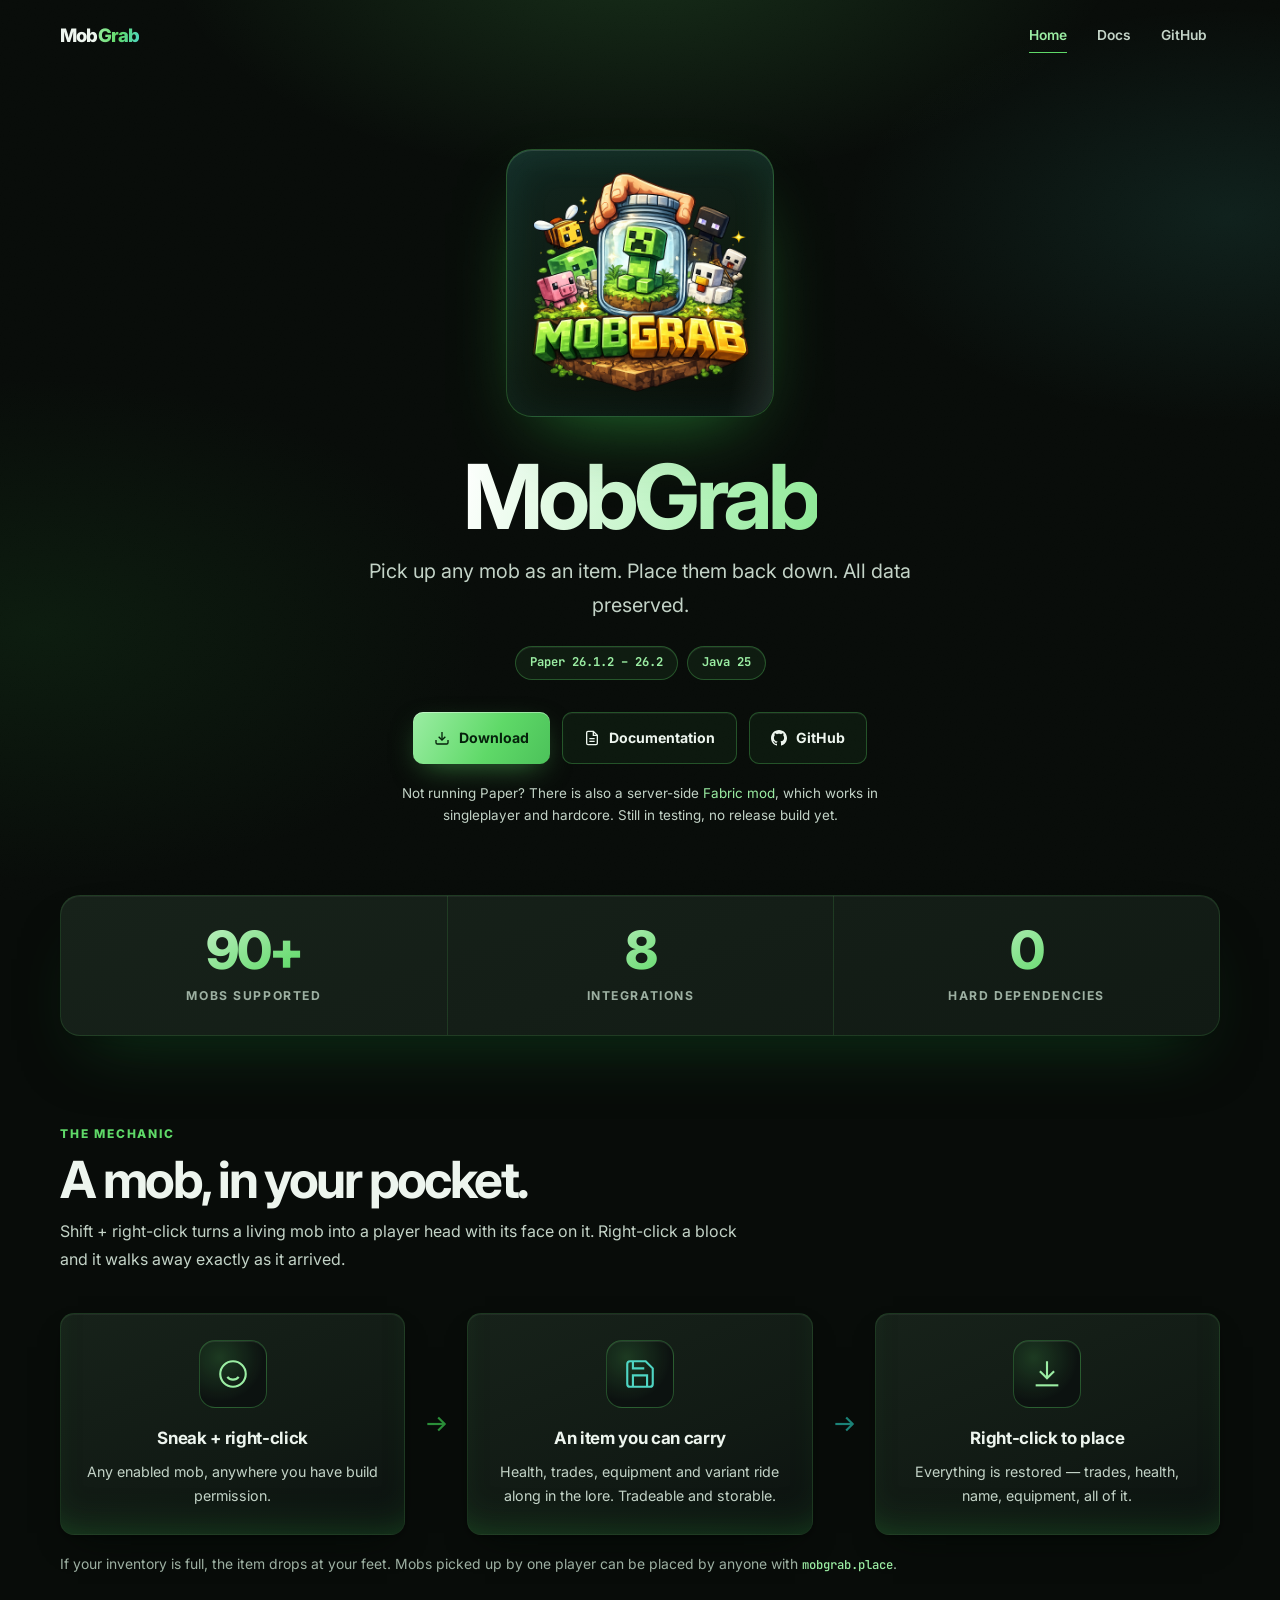
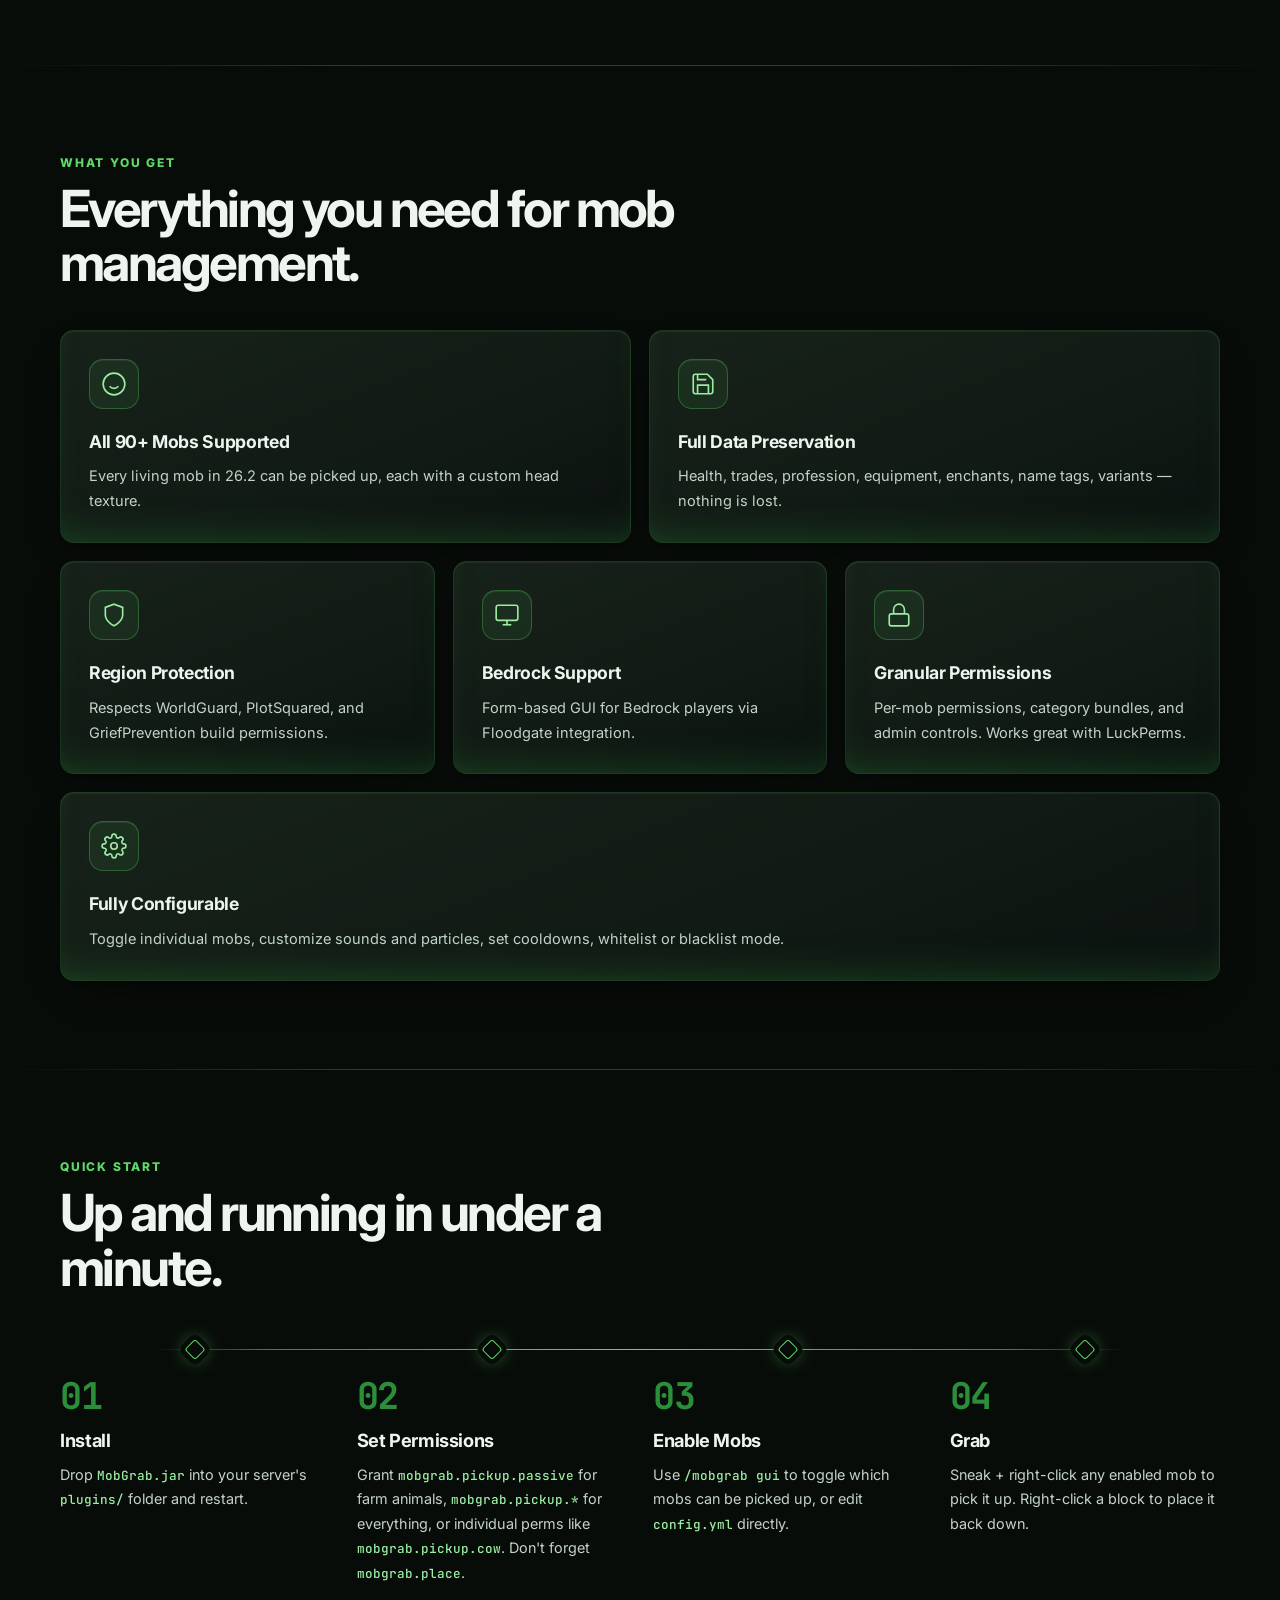
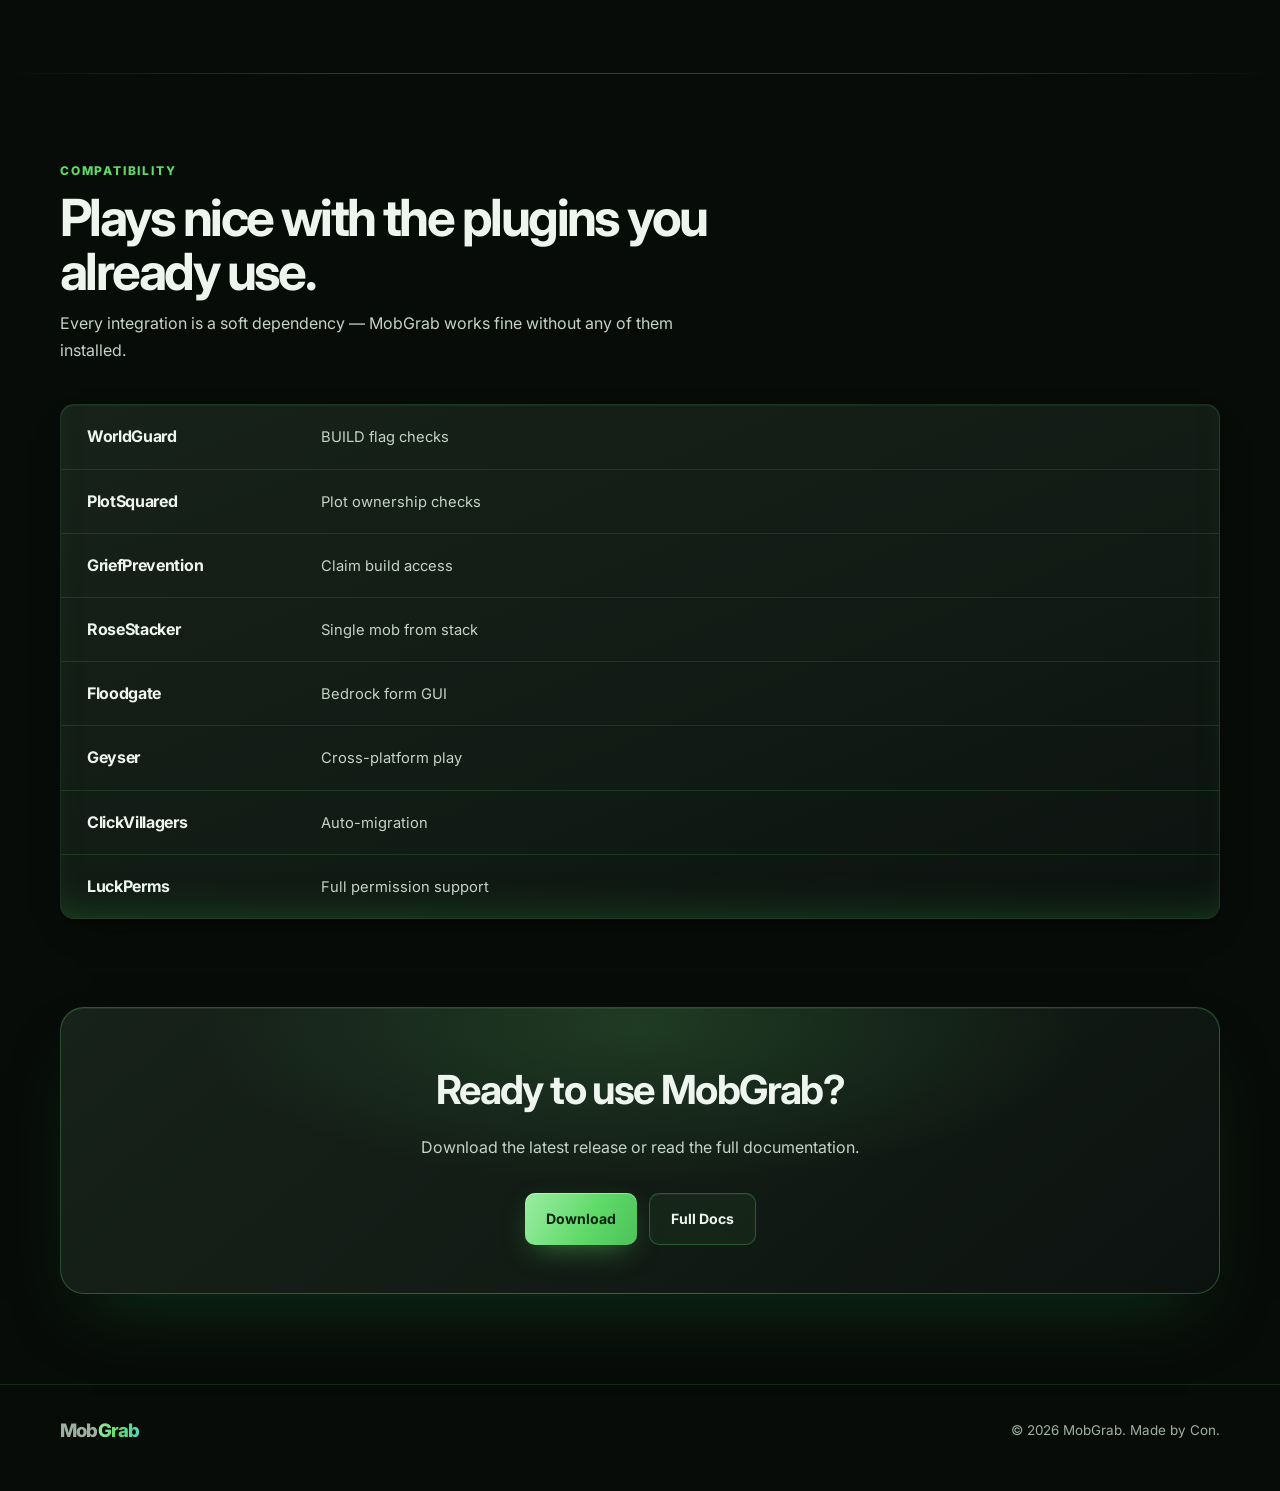
==== commit cb5ae49a: "Note the Fabric mod under the hero buttons" ====
--- a/index.html
+++ b/index.html
@@ -55,6 +55,11 @@
                 GitHub
             </a>
         </div>
+        <p class="hero-aside">
+            Not running Paper? There is also a server-side
+            <a href="https://github.com/ThConMan/MobGrab-Fabric">Fabric mod</a>,
+            which works in singleplayer and hardcore. Still in testing, no release build yet.
+        </p>
     </section>
 
     <div class="statband" aria-label="At a glance">
--- a/css/mobgrab.css
+++ b/css/mobgrab.css
@@ -31,9 +31,17 @@
     --amber:      #e8b64c;
     --amber-deep: #a97a1d;
 
-    --text:       #e9f2ea;
-    --text-dim:   #a2b6a7;
-    --text-faint: #6f8476;
+    /* These are pushed well past the WCAG AA floor on purpose. AA (4.5:1) is a
+       minimum for legibility, not a target for comfort, and light-on-dark body
+       copy at the minimum reads as washed-out grey. Measured on --surface-2,
+       the lightest surface any of them sits on:
+         --text        16.0:1
+         --text-dim    10.6:1   body copy
+         --text-faint   7.2:1   captions and small labels
+       Nothing here is allowed to drop back toward the floor. */
+    --text:       #edf5ee;
+    --text-dim:   #c3d3c7;
+    --text-faint: #9db0a2;
 
     --line:        rgba(95, 217, 104, .15);
     --line-mid:    rgba(95, 217, 104, .3);
@@ -70,7 +78,9 @@
     color: var(--text);
     background: var(--moss);
     font: 400 16px/1.7 Inter, system-ui, -apple-system, "Segoe UI", sans-serif;
-    -webkit-font-smoothing: antialiased;
+    /* Deliberately NOT -webkit-font-smoothing: antialiased. On a dark ground it
+       strips the subpixel weight off light text, so greys render thinner and
+       noticeably fainter than their computed contrast implies. */
 }
 
 /* Ambient ground, fixed so it behaves like a backdrop the content moves over. */
@@ -316,10 +326,18 @@
     border-radius: 999px;
     color: var(--grass-bright);
     background: rgba(95, 217, 104, .08);
-    font: 700 .72rem/1.6 var(--mono);
+    font: 700 .76rem/1.6 var(--mono);
     box-shadow: inset 0 1px 0 rgba(255, 255, 255, .06);
 }
 .hero-buttons { display: flex; flex-wrap: wrap; justify-content: center; gap: 12px; margin-top: 32px; }
+.hero-aside {
+    margin: 18px auto 0;
+    max-width: 520px;
+    color: var(--text-dim);
+    font-size: .84rem;
+}
+.hero-aside a { color: var(--grass-bright); text-decoration: none; border-bottom: 1px solid transparent; }
+.hero-aside a:hover { border-bottom-color: currentColor; }
 
 /* ── buttons ──────────────────────────────────────────────────────────────── */
 .btn {
@@ -355,7 +373,10 @@
 .btn:active { transform: translateY(0); }
 .btn-primary {
     color: #05210b;
-    background: linear-gradient(118deg, var(--grass-bright), var(--grass) 55%, var(--grass-deep));
+    /* The gradient used to end on --grass-deep, which put the dark label at
+       4.14:1 over the bottom of the button. It now bottoms out light enough to
+       clear AA (7.5:1) while keeping the same shading direction. */
+    background: linear-gradient(118deg, var(--grass-bright), var(--grass) 58%, #4cc25a);
     box-shadow: 0 10px 30px -10px rgba(95, 217, 104, .55), inset 0 1px 0 rgba(255, 255, 255, .4);
 }
 .btn-primary:hover { box-shadow: 0 18px 42px -12px rgba(95, 217, 104, .7), inset 0 1px 0 rgba(255, 255, 255, .45); }
@@ -394,9 +415,9 @@
     display: block;
     margin-top: 9px;
     color: var(--text-faint);
-    font-size: .72rem;
+    font-size: .76rem;
     font-weight: 700;
-    letter-spacing: .15em;
+    letter-spacing: .13em;
 }
 
 /* ── sections ─────────────────────────────────────────────────────────────── */
@@ -415,9 +436,9 @@
 .eyebrow {
     margin: 0 0 8px;
     color: var(--grass);
-    font-size: .7rem;
+    font-size: .75rem;
     font-weight: 800;
-    letter-spacing: .17em;
+    letter-spacing: .15em;
 }
 .section-title {
     margin: 0 0 12px;
@@ -723,9 +744,9 @@
     padding: 13px 18px;
     border-bottom: 1px solid var(--line-mid);
     color: var(--grass);
-    font-size: .72rem;
+    font-size: .76rem;
     font-weight: 800;
-    letter-spacing: .12em;
+    letter-spacing: .1em;
     text-align: left;
     text-transform: uppercase;
     white-space: nowrap;
@@ -741,7 +762,7 @@
     border: 1px solid var(--line);
     border-radius: 999px;
     color: var(--text-faint);
-    font: 600 .72rem/1.6 var(--mono);
+    font: 600 .76rem/1.6 var(--mono);
 }
 .docs-tag-op { border-color: rgba(232, 182, 76, .4); color: var(--amber); background: rgba(232, 182, 76, .08); }
 
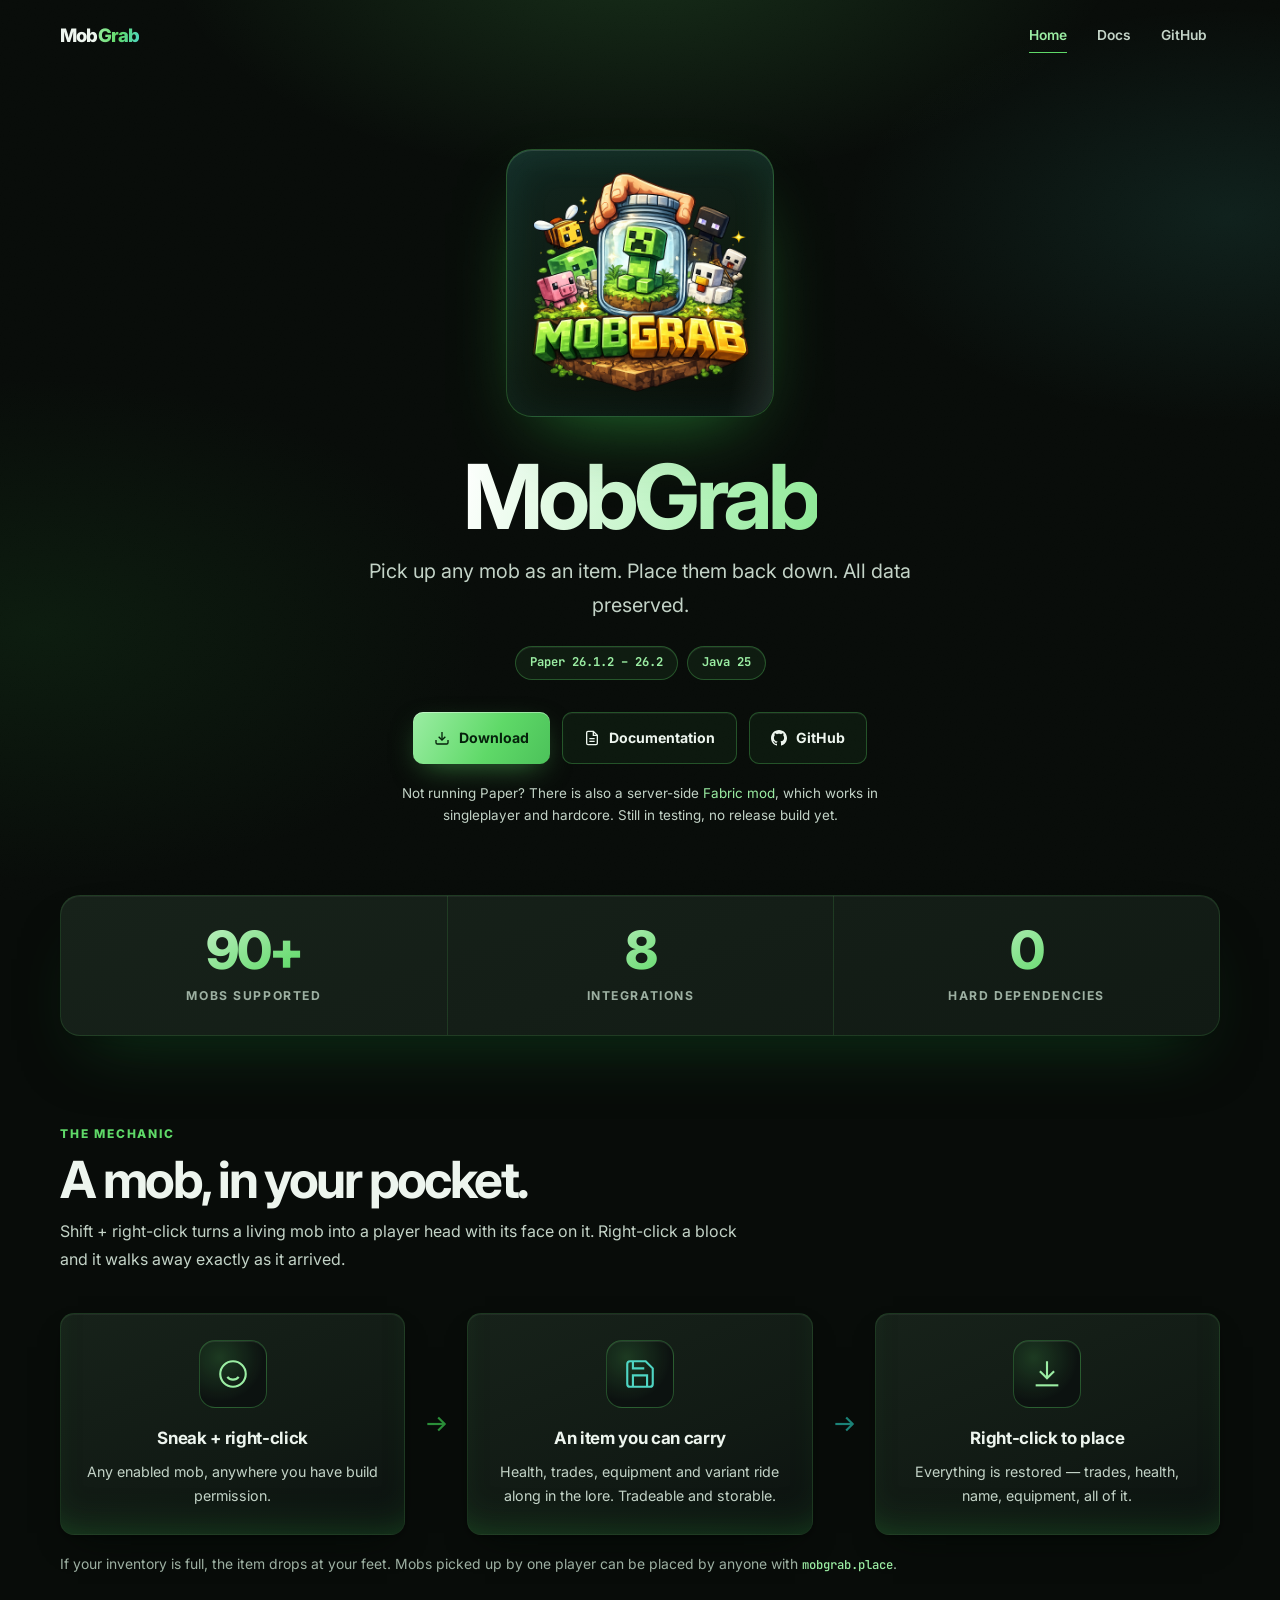
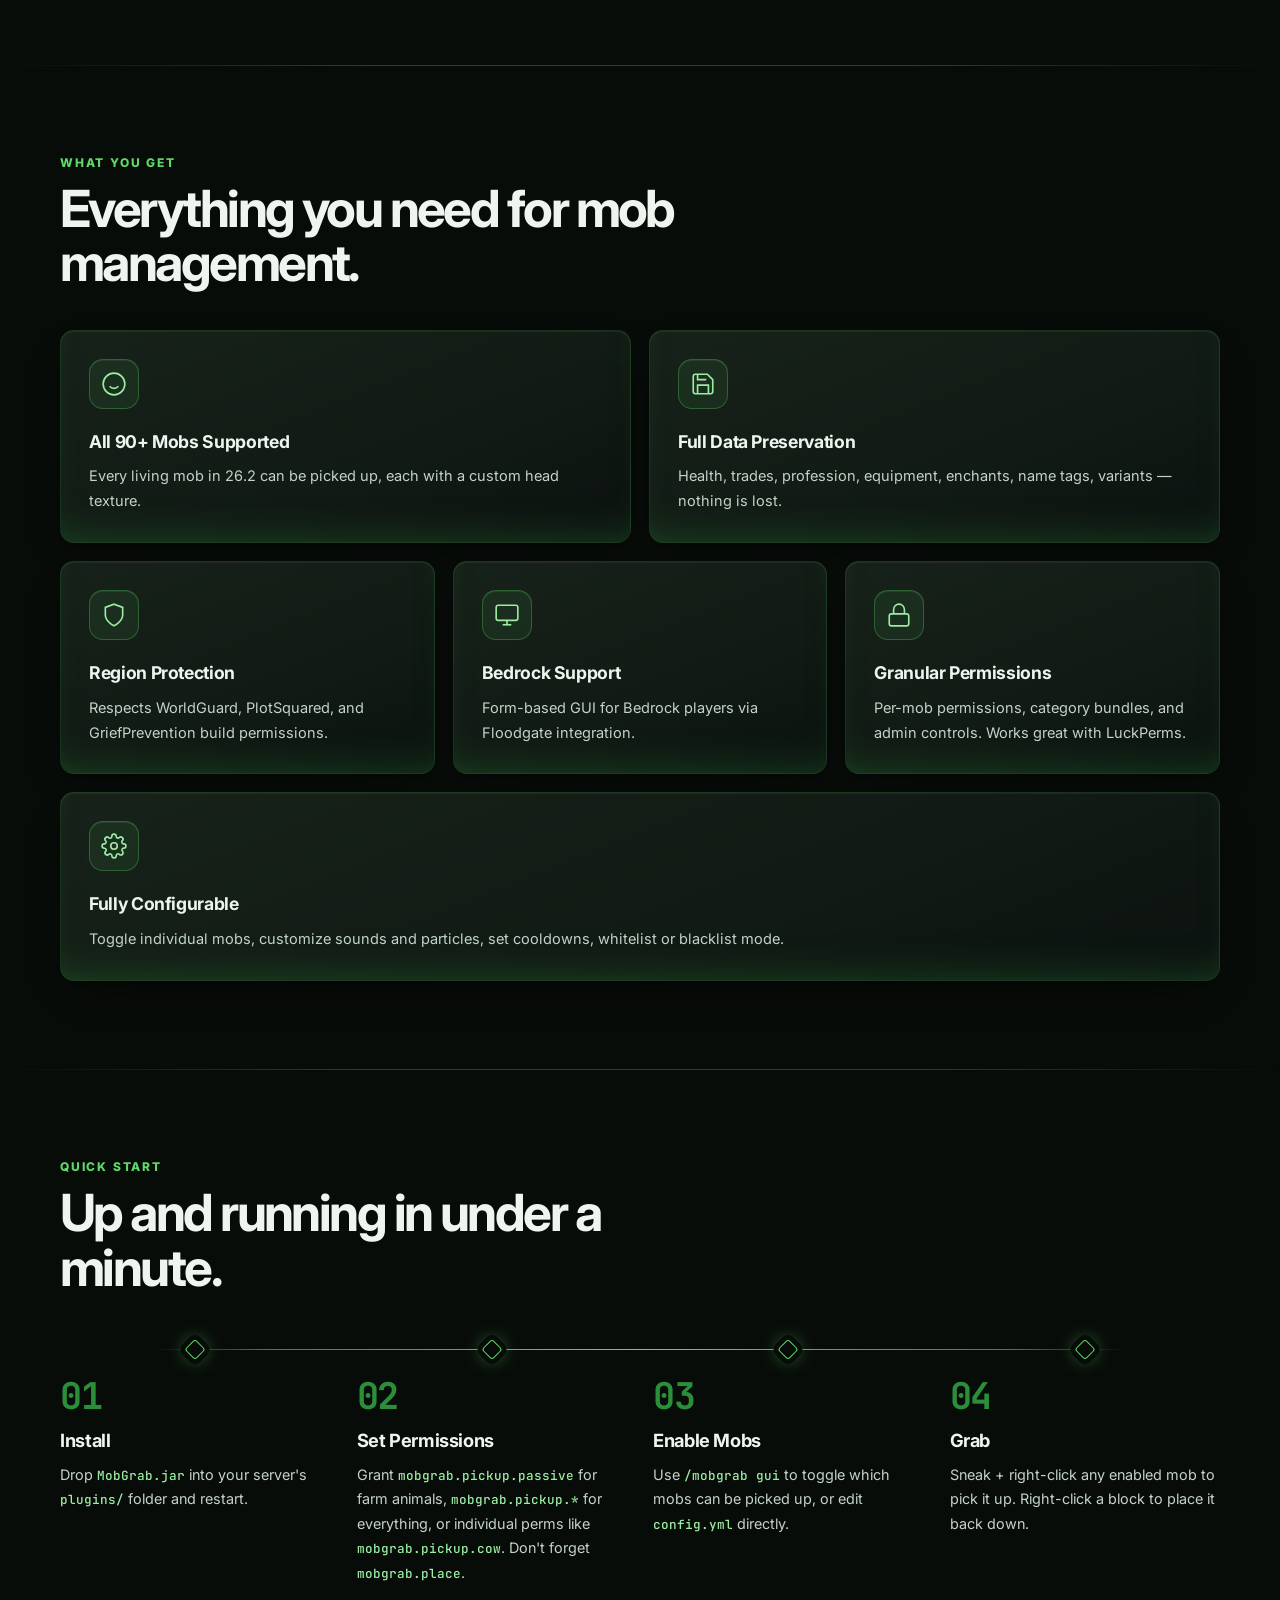
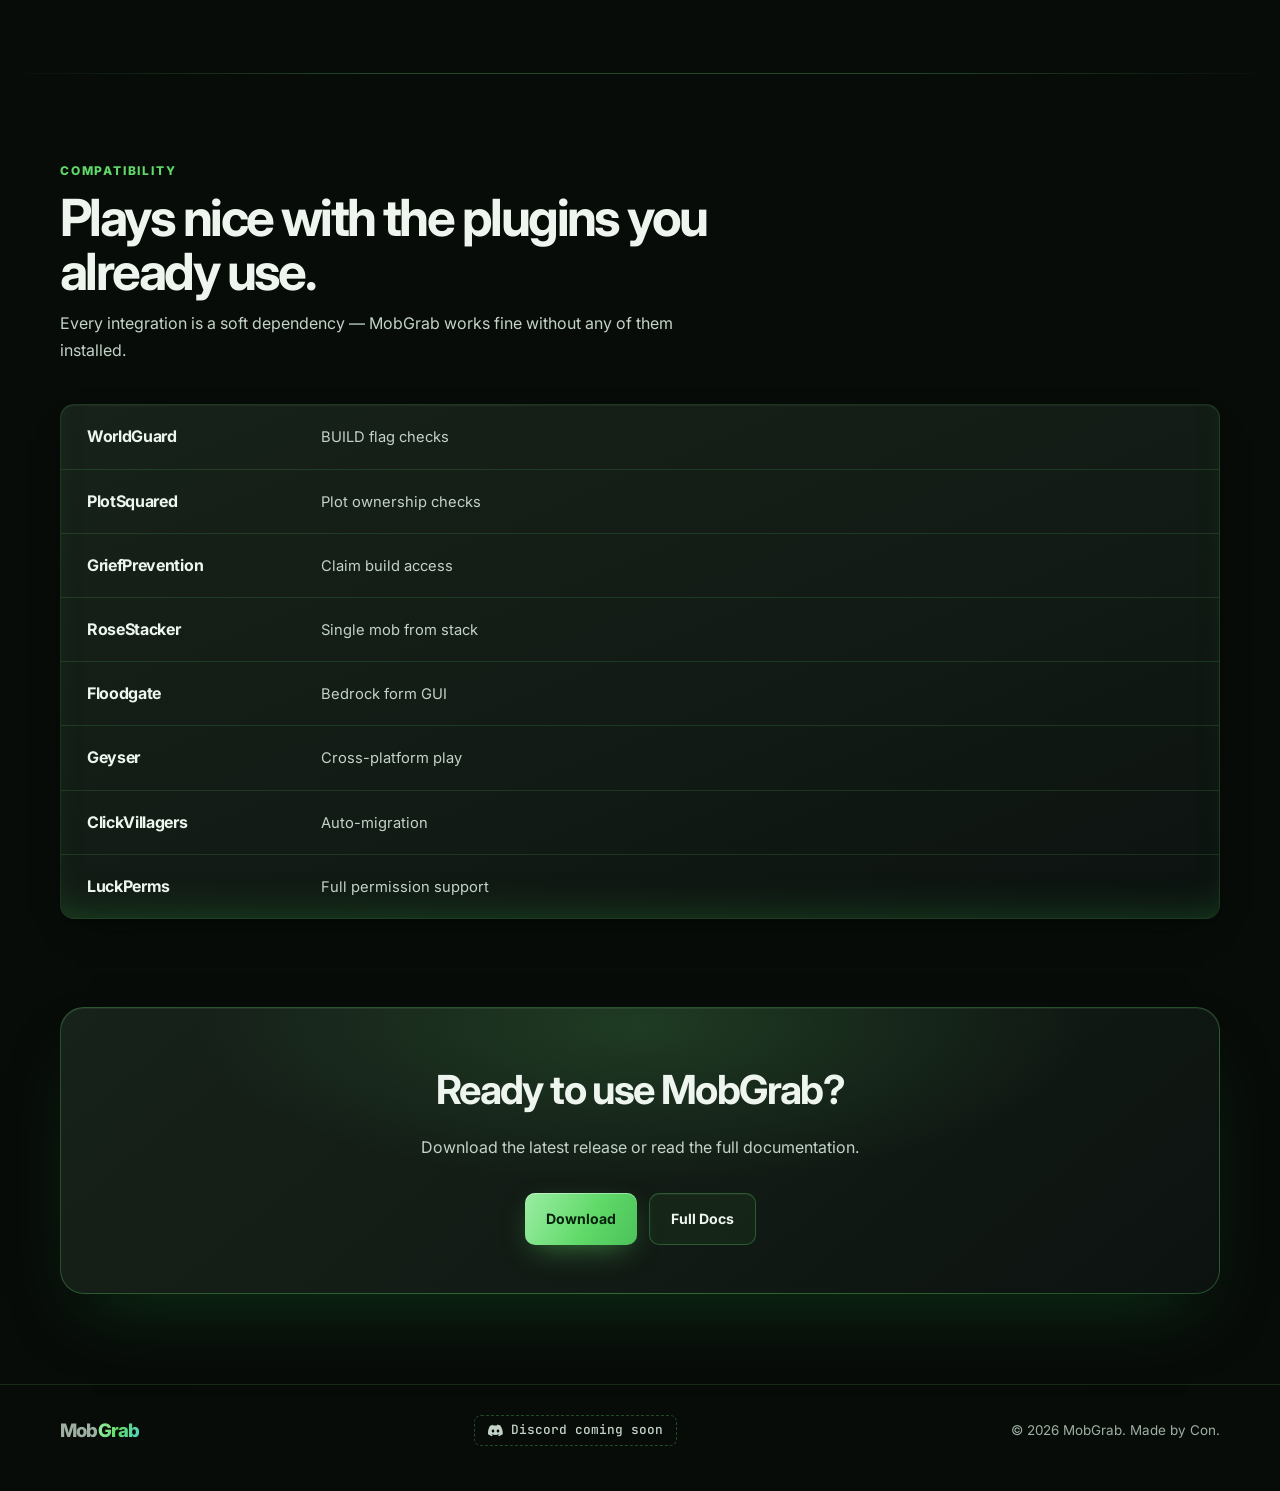
==== commit 0ba0c601: "Add Discord chip to the footer" ====
--- a/index.html
+++ b/index.html
@@ -229,6 +229,10 @@
 <footer class="footer">
     <div class="footer-inner">
         <div class="nav-logo"><a href="index.html">Mob<span>Grab</span></a></div>
+        <span class="discord-chip discord-soon">
+            <svg viewBox="0 0 24 24" fill="currentColor" aria-hidden="true"><path d="M20.317 4.369a19.79 19.79 0 00-4.885-1.515.074.074 0 00-.79.037c-.211.375-.445.865-.608 1.25a18.27 18.27 0 00-5.487 0 12.62 12.62 0 00-.617-1.25.077.077 0 00-.079-.037A19.736 19.736 0 003.677 4.37a.07.07 0 00-.32.027C.533 9.046-.32 13.58.099 18.057a.082.082 0 00.031.057 19.9 19.9 0 005.993 3.03.078.078 0 00.084-.028c.462-.63.874-1.295 1.226-1.994a.076.076 0 00-.041-.106 13.107 13.107 0 01-1.872-.892.077.077 0 01-.008-.128c.126-.094.252-.192.372-.291a.074.074 0 01.077-.01c3.928 1.793 8.18 1.793 12.062 0a.074.074 0 01.078.009c.12.099.246.198.373.292a.077.077 0 01-.006.127c-.598.349-1.22.645-1.873.891a.077.077 0 00-.41.107c.36.698.772 1.362 1.225 1.993a.076.076 0 00.084.028 19.839 19.839 0 006.002-3.03.077.077 0 00.032-.054c.5-5.177-.838-9.674-3.549-13.66a.061.061 0 00-.031-.03zM8.02 15.331c-1.182 0-2.157-1.085-2.157-2.419 0-1.333.956-2.419 2.157-2.419 1.21 0 2.176 1.096 2.157 2.42 0 1.333-.956 2.418-2.157 2.418zm7.975 0c-1.183 0-2.157-1.085-2.157-2.419 0-1.333.955-2.419 2.157-2.419 1.21 0 2.176 1.096 2.157 2.42 0 1.333-.946 2.418-2.157 2.418z"/></svg>
+            Discord coming soon
+        </span>
         <p>&copy; 2026 MobGrab. Made by Con.</p>
     </div>
 </footer>
--- a/css/mobgrab.css
+++ b/css/mobgrab.css
@@ -625,6 +625,25 @@
     font-size: .84rem;
 }
 .footer-inner p { margin: 0; }
+/* Discord chip. When the server exists, swap .discord-soon for .discord-live
+   on an <a> and drop the invite in the href. */
+.discord-chip {
+    display: inline-flex;
+    align-items: center;
+    gap: 8px;
+    border-radius: 7px;
+    padding: 7px 13px;
+    font: 500 .8rem/1 var(--mono);
+    text-decoration: none;
+}
+.discord-chip svg { width: 15px; height: 15px; flex: none; }
+.discord-soon { color: var(--text-dim); border: 1px dashed var(--line-mid); }
+.discord-live {
+    color: var(--grass-bright);
+    border: 1px solid var(--line-mid);
+    background: rgba(95, 217, 104, .08);
+}
+.discord-live:hover { background: rgba(95, 217, 104, .15); }
 
 /* ═══ docs page ═══════════════════════════════════════════════════════════ */
 .docs-layout {
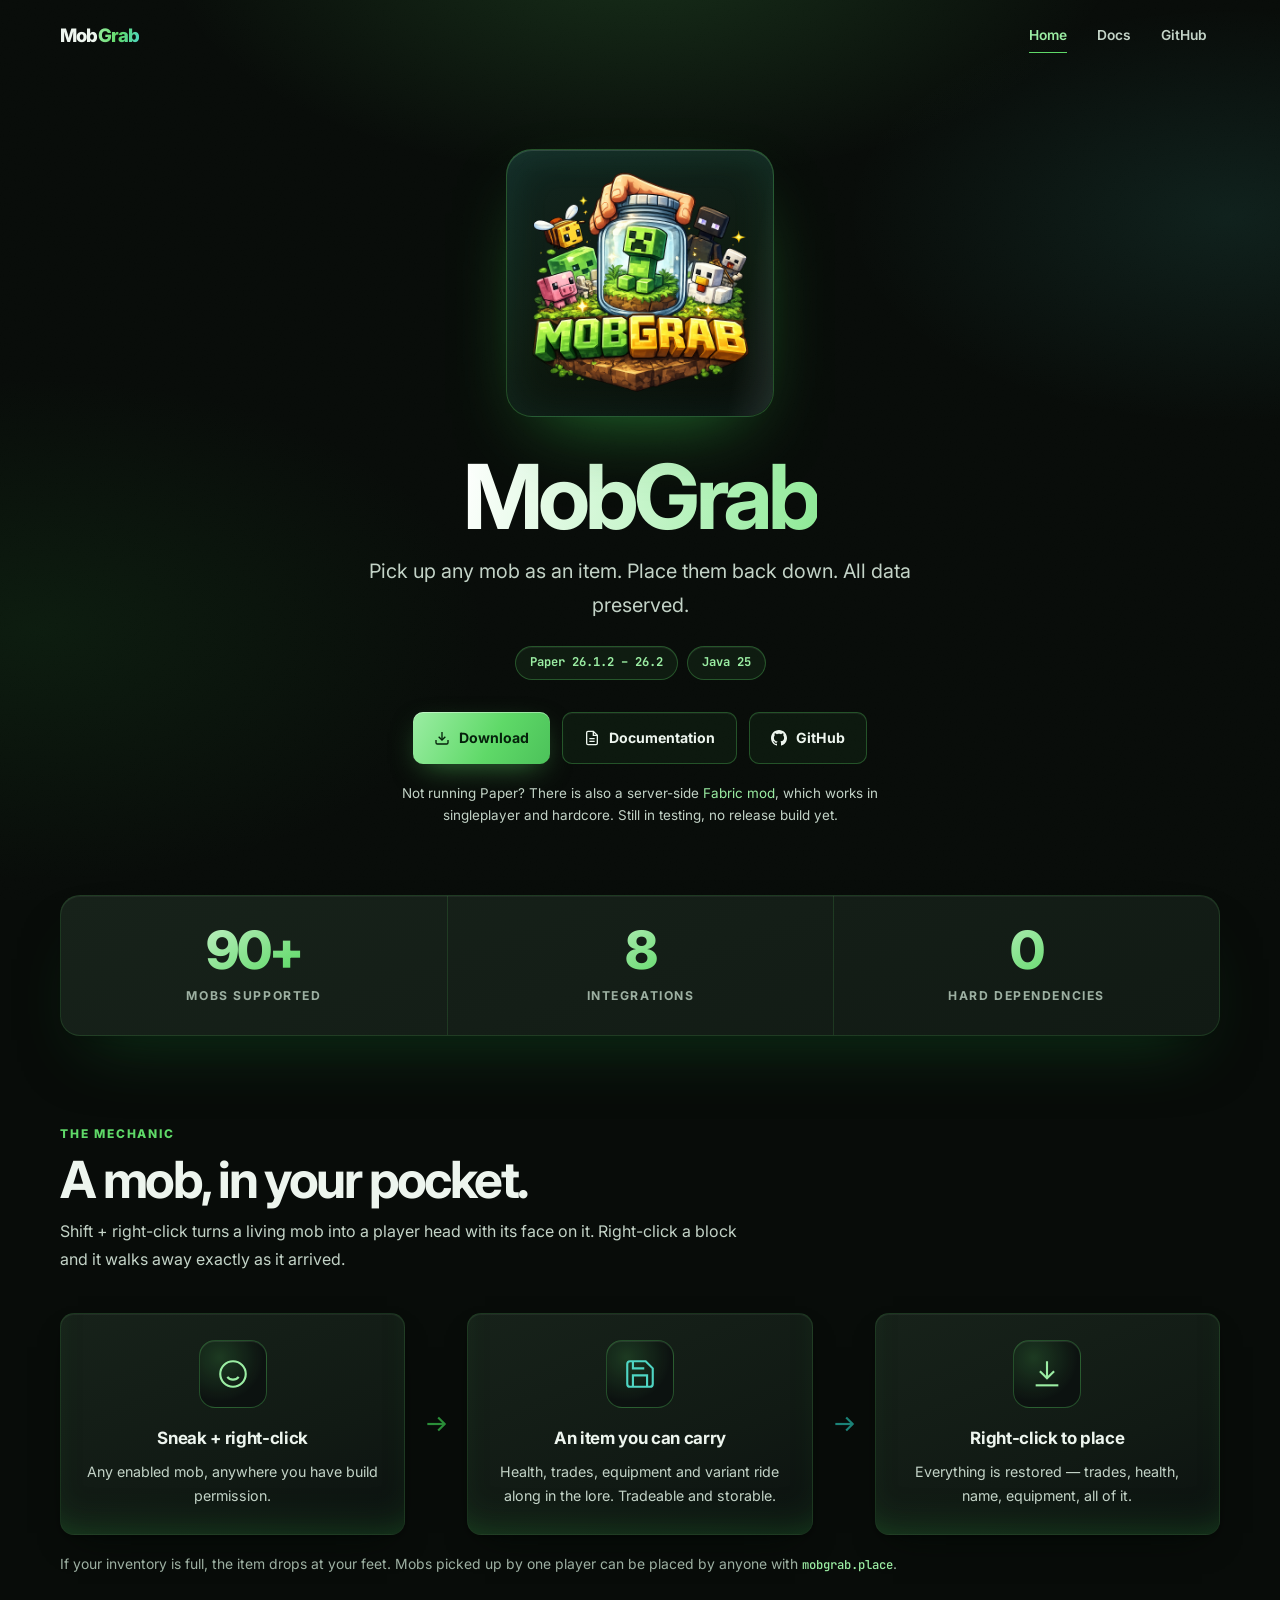
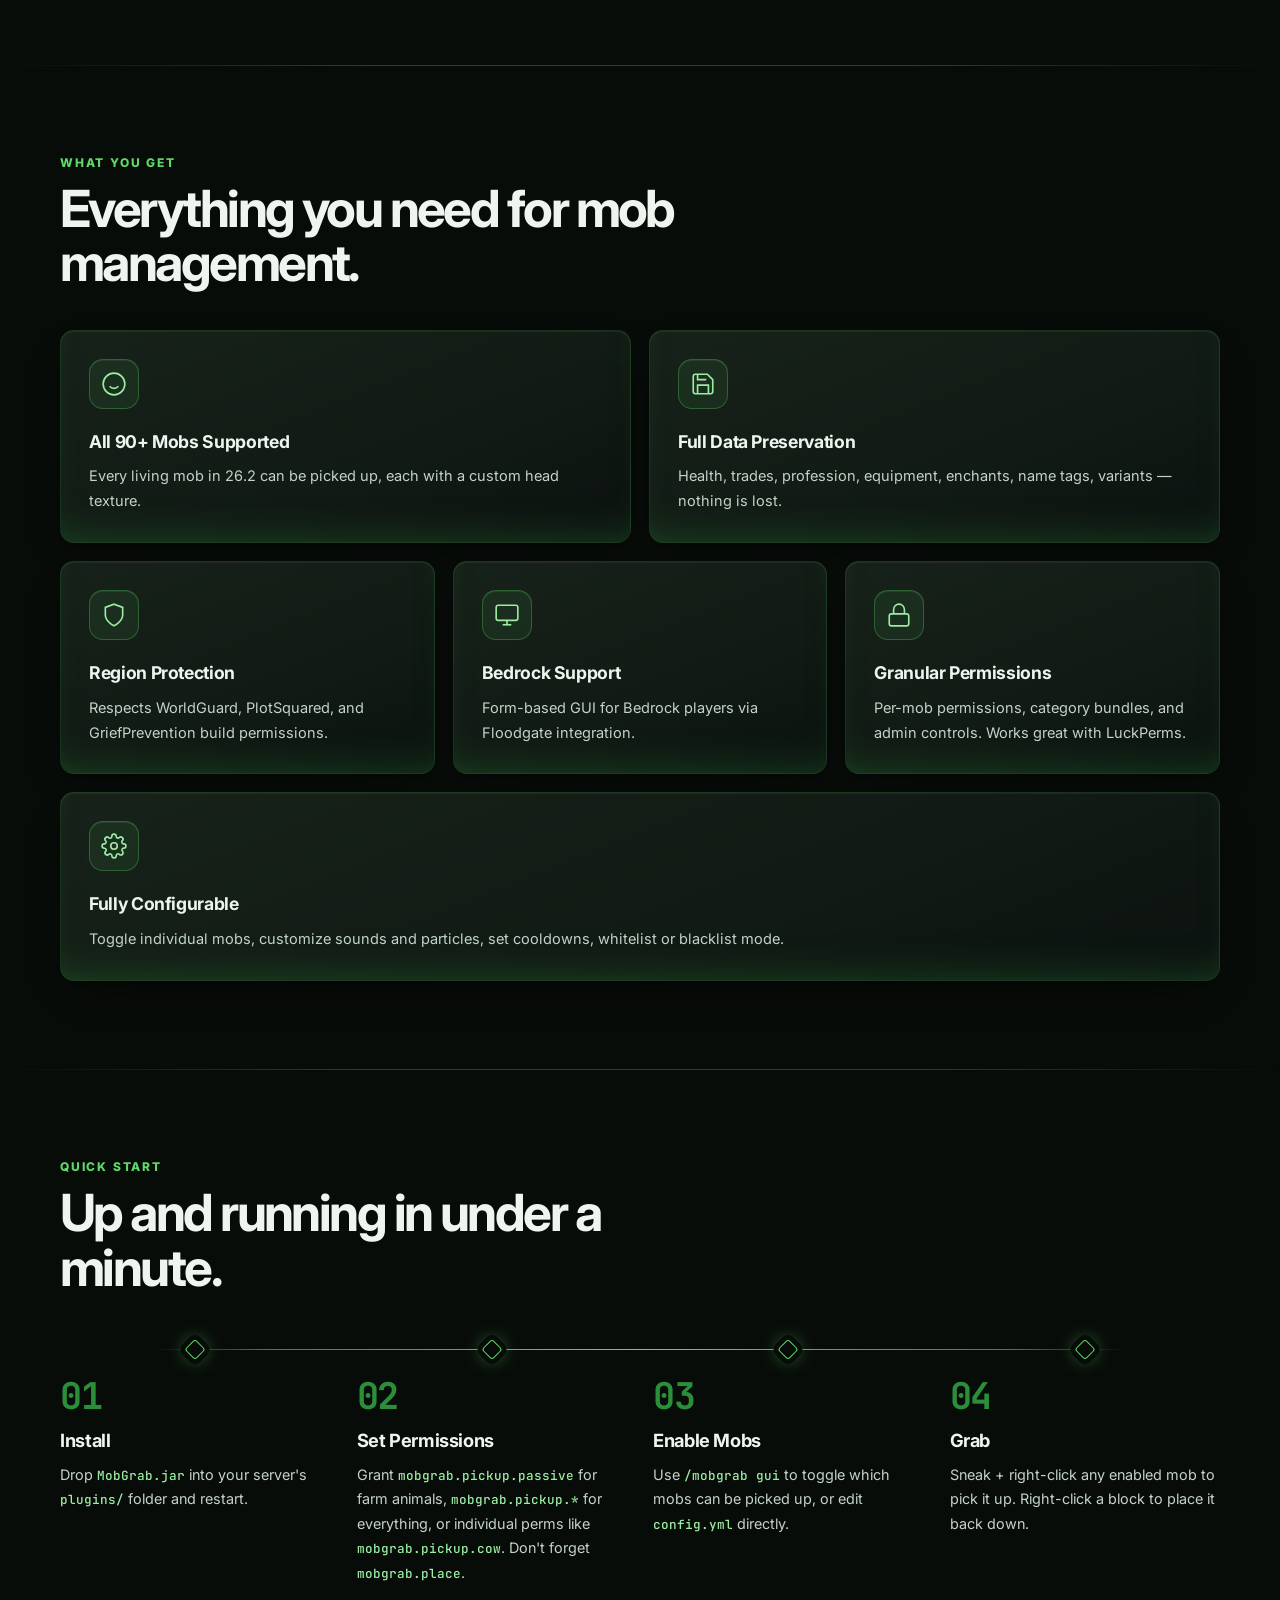
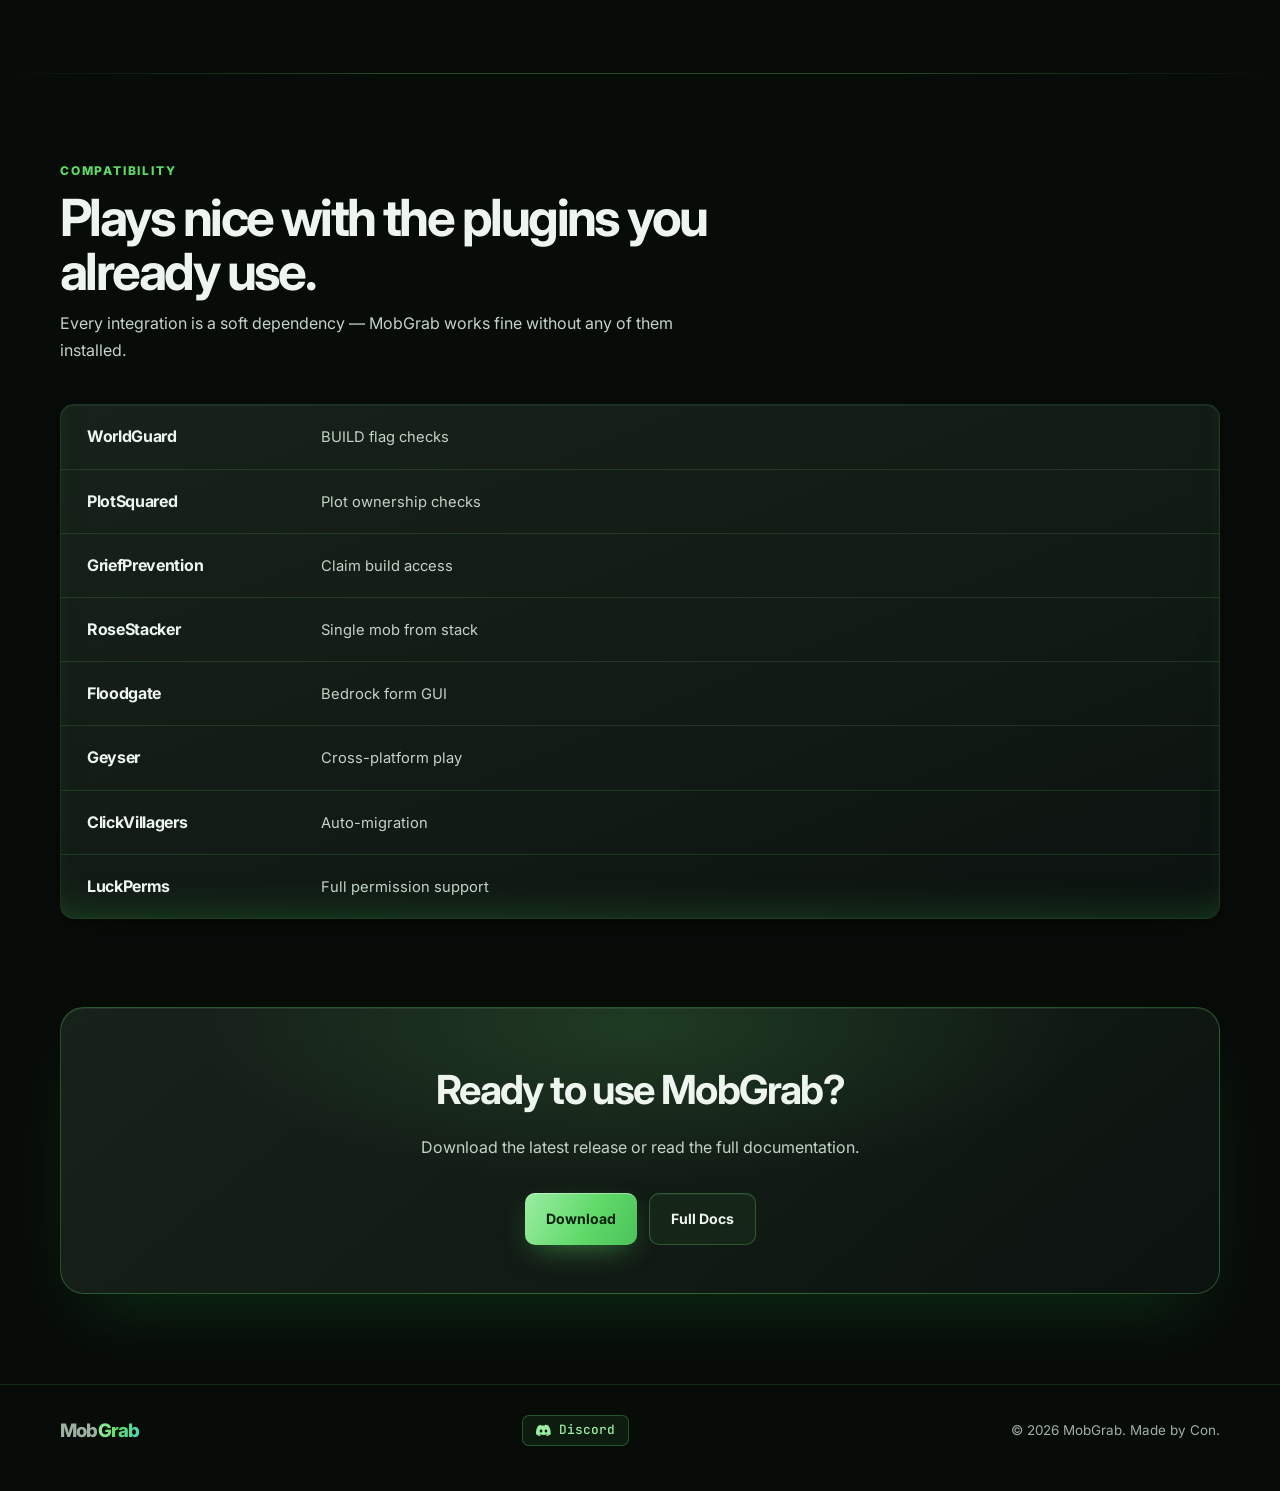
==== commit 7d9572f8: "Point the Discord chip at the live invite" ====
--- a/index.html
+++ b/index.html
@@ -229,10 +229,10 @@
 <footer class="footer">
     <div class="footer-inner">
         <div class="nav-logo"><a href="index.html">Mob<span>Grab</span></a></div>
-        <span class="discord-chip discord-soon">
+        <a class="discord-chip discord-live" href="https://discord.gg/TDkqURqAxu">
             <svg viewBox="0 0 24 24" fill="currentColor" aria-hidden="true"><path d="M20.317 4.369a19.79 19.79 0 00-4.885-1.515.074.074 0 00-.79.037c-.211.375-.445.865-.608 1.25a18.27 18.27 0 00-5.487 0 12.62 12.62 0 00-.617-1.25.077.077 0 00-.079-.037A19.736 19.736 0 003.677 4.37a.07.07 0 00-.32.027C.533 9.046-.32 13.58.099 18.057a.082.082 0 00.031.057 19.9 19.9 0 005.993 3.03.078.078 0 00.084-.028c.462-.63.874-1.295 1.226-1.994a.076.076 0 00-.041-.106 13.107 13.107 0 01-1.872-.892.077.077 0 01-.008-.128c.126-.094.252-.192.372-.291a.074.074 0 01.077-.01c3.928 1.793 8.18 1.793 12.062 0a.074.074 0 01.078.009c.12.099.246.198.373.292a.077.077 0 01-.006.127c-.598.349-1.22.645-1.873.891a.077.077 0 00-.41.107c.36.698.772 1.362 1.225 1.993a.076.076 0 00.084.028 19.839 19.839 0 006.002-3.03.077.077 0 00.032-.054c.5-5.177-.838-9.674-3.549-13.66a.061.061 0 00-.031-.03zM8.02 15.331c-1.182 0-2.157-1.085-2.157-2.419 0-1.333.956-2.419 2.157-2.419 1.21 0 2.176 1.096 2.157 2.42 0 1.333-.956 2.418-2.157 2.418zm7.975 0c-1.183 0-2.157-1.085-2.157-2.419 0-1.333.955-2.419 2.157-2.419 1.21 0 2.176 1.096 2.157 2.42 0 1.333-.946 2.418-2.157 2.418z"/></svg>
-            Discord coming soon
-        </span>
+            Discord
+        </a>
         <p>&copy; 2026 MobGrab. Made by Con.</p>
     </div>
 </footer>
--- a/css/mobgrab.css
+++ b/css/mobgrab.css
@@ -625,8 +625,8 @@
     font-size: .84rem;
 }
 .footer-inner p { margin: 0; }
-/* Discord chip. When the server exists, swap .discord-soon for .discord-live
-   on an <a> and drop the invite in the href. */
+/* Discord chip. .discord-soon is the disabled state, kept for when a link is
+   not ready to publish. */
 .discord-chip {
     display: inline-flex;
     align-items: center;
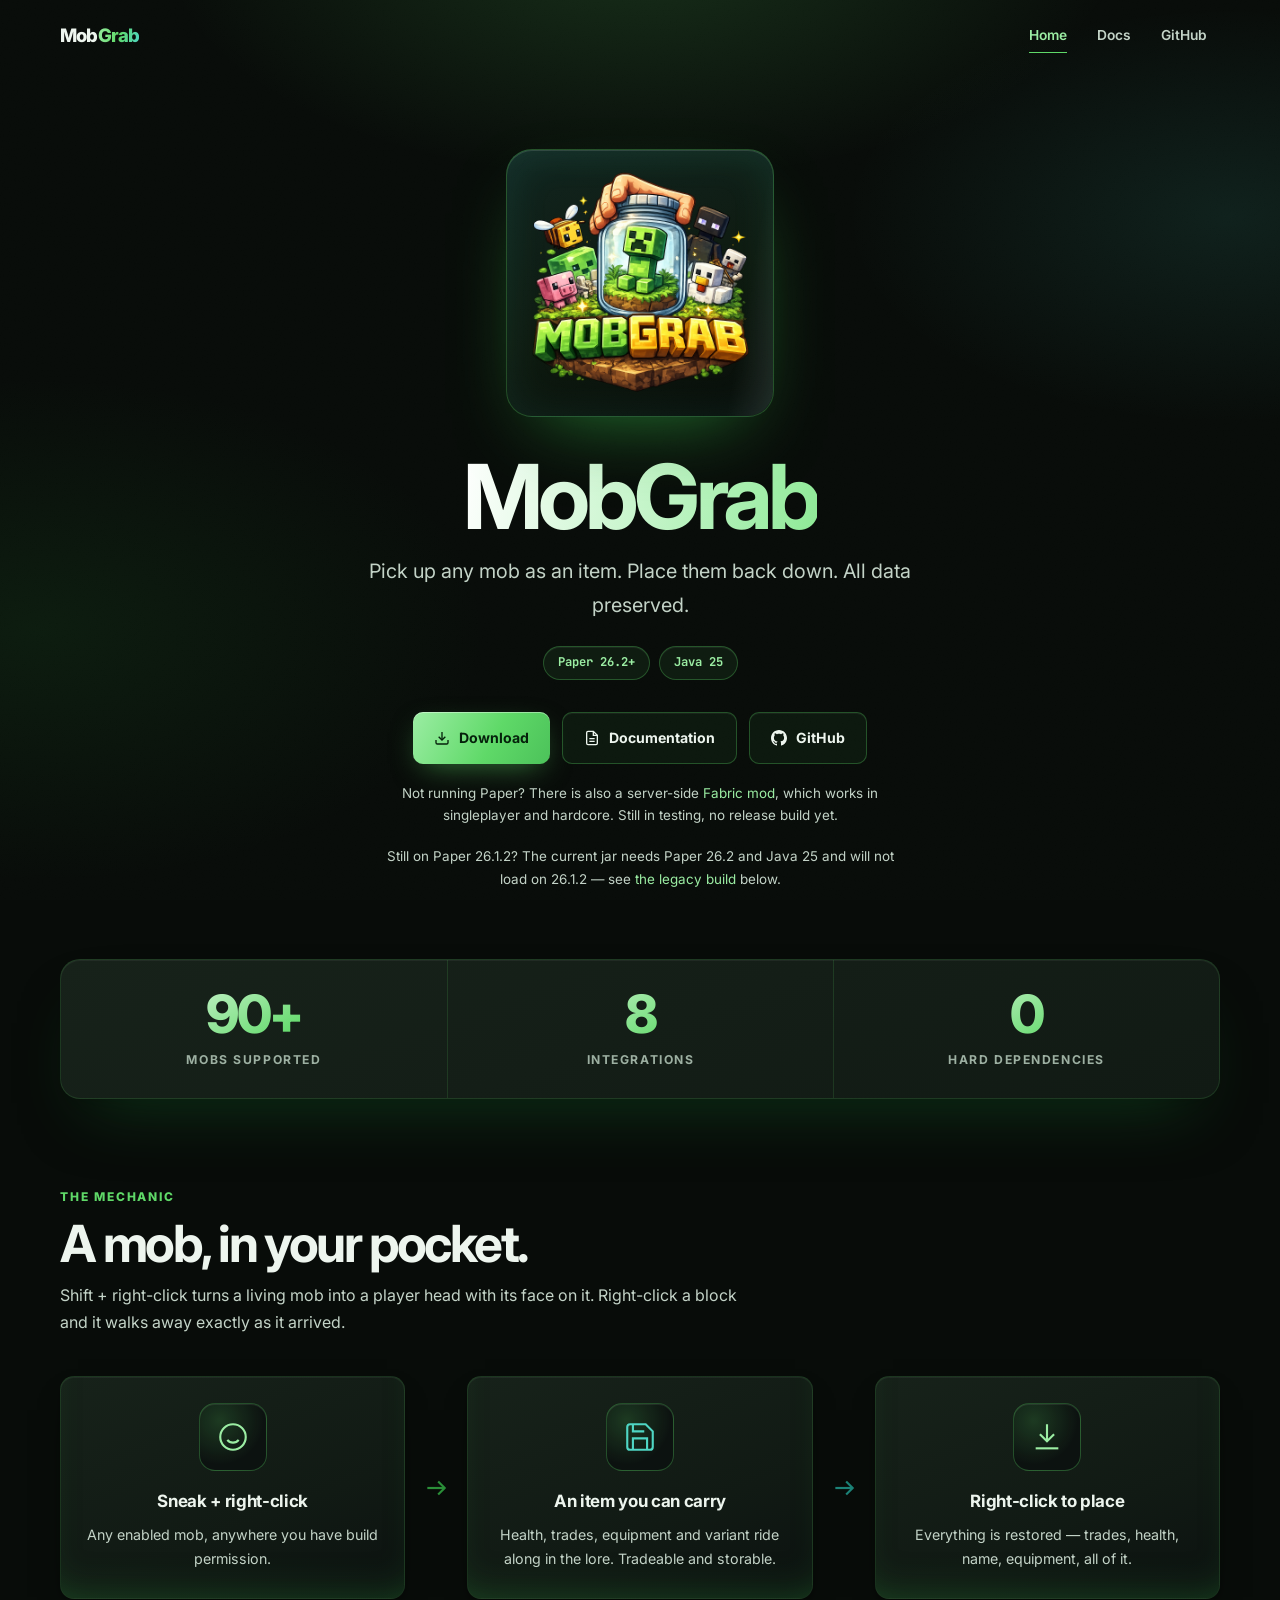
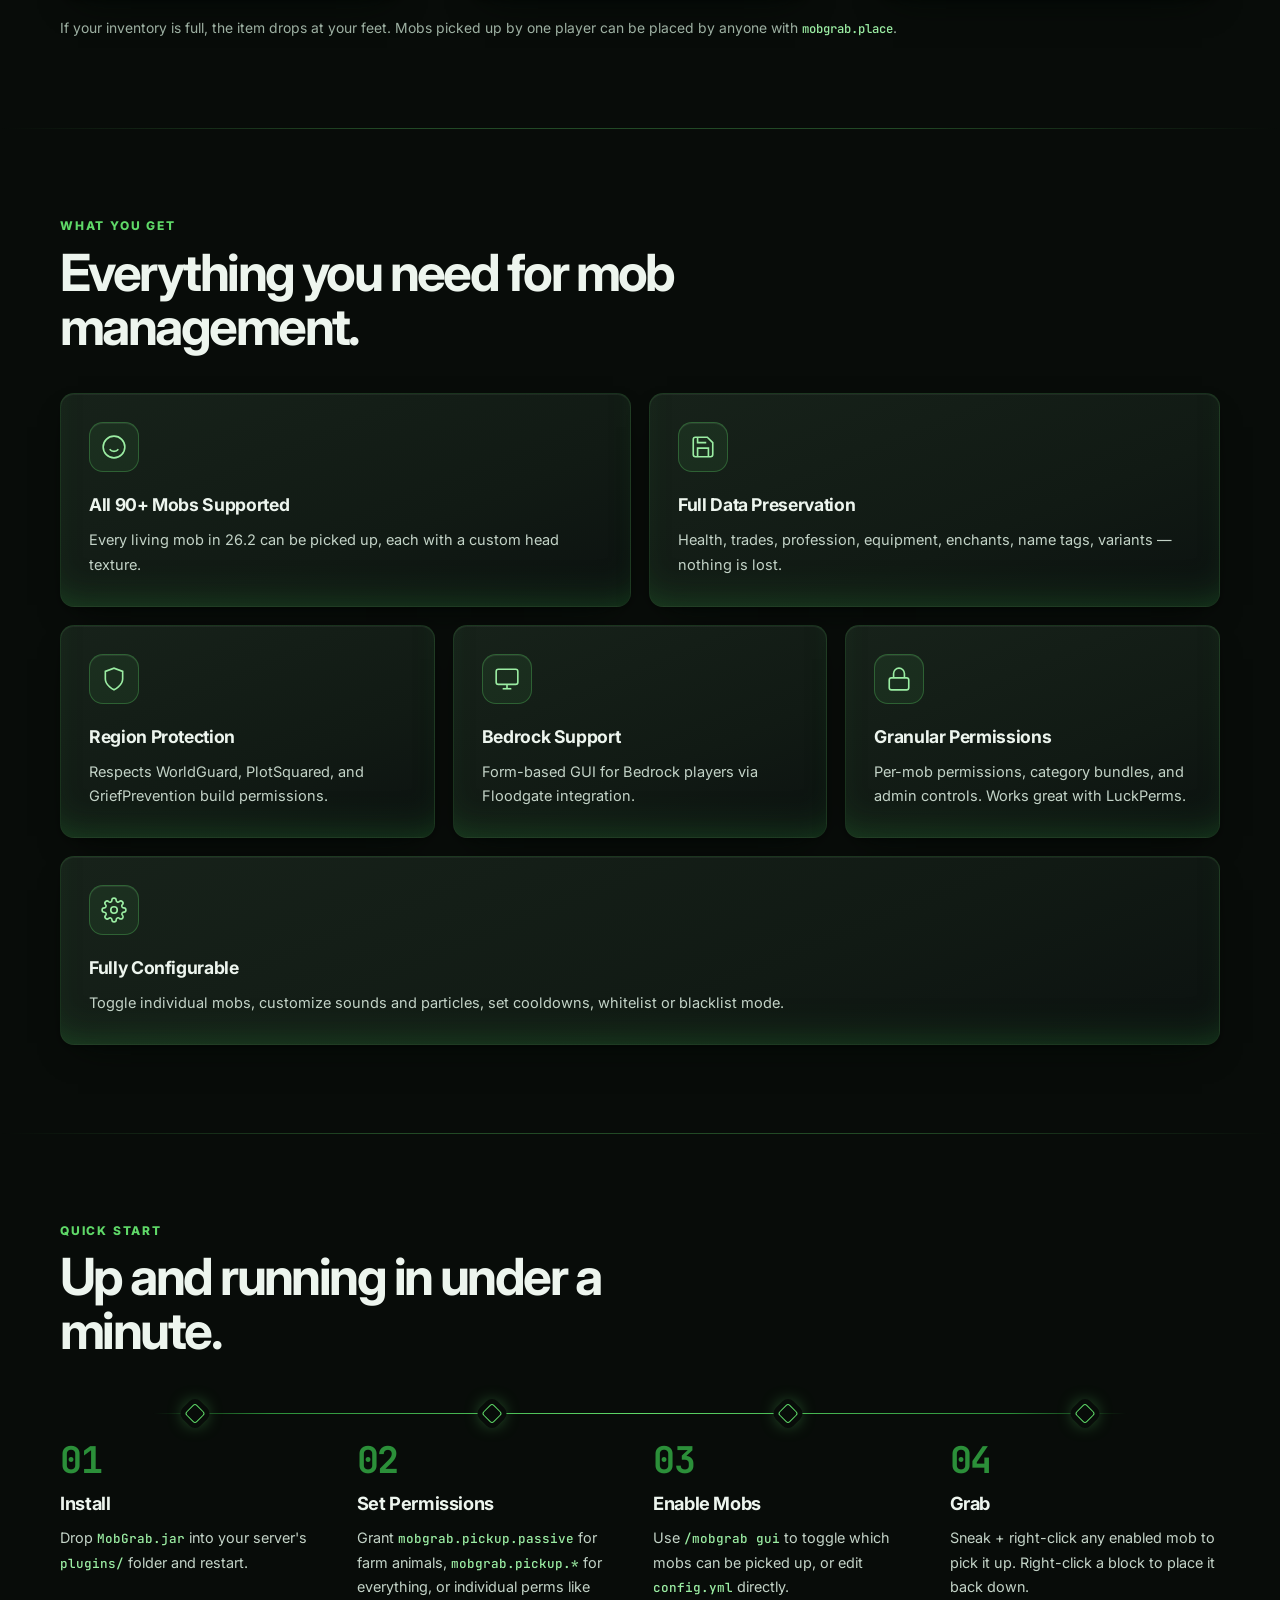
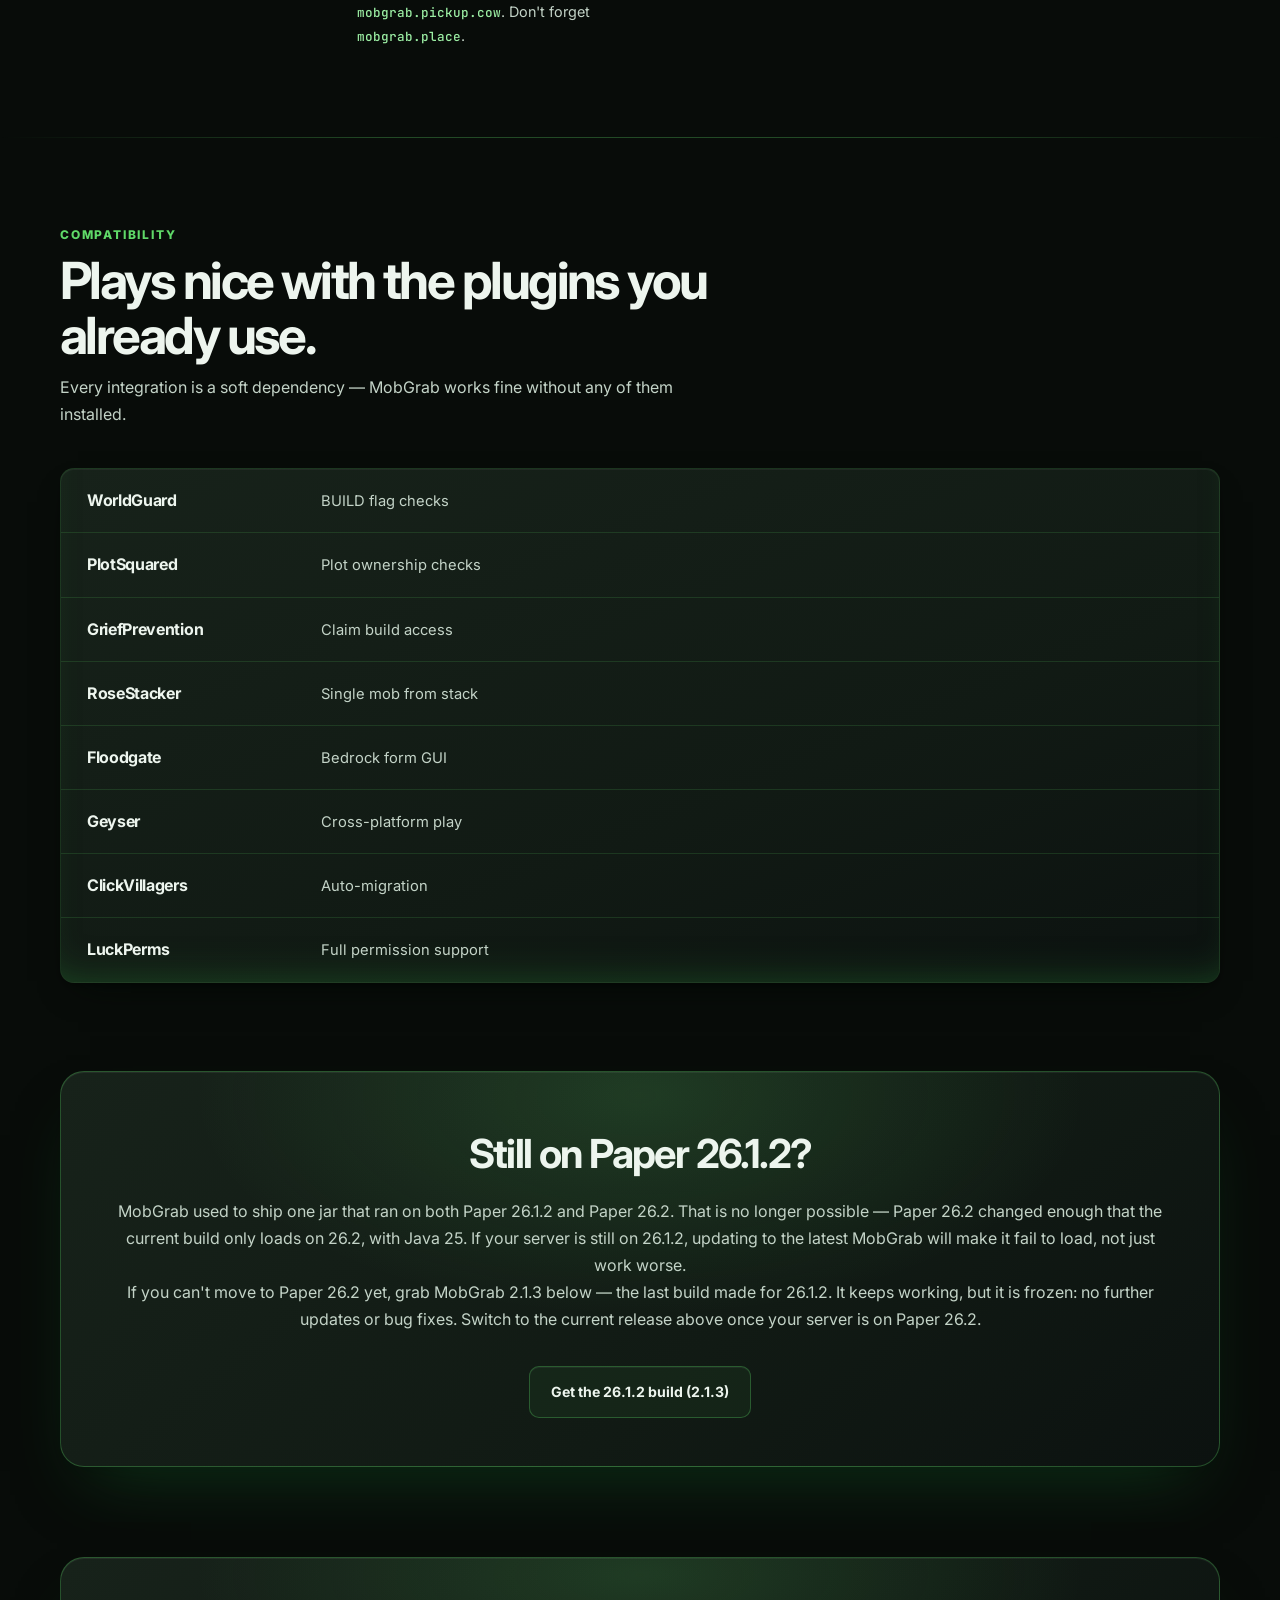
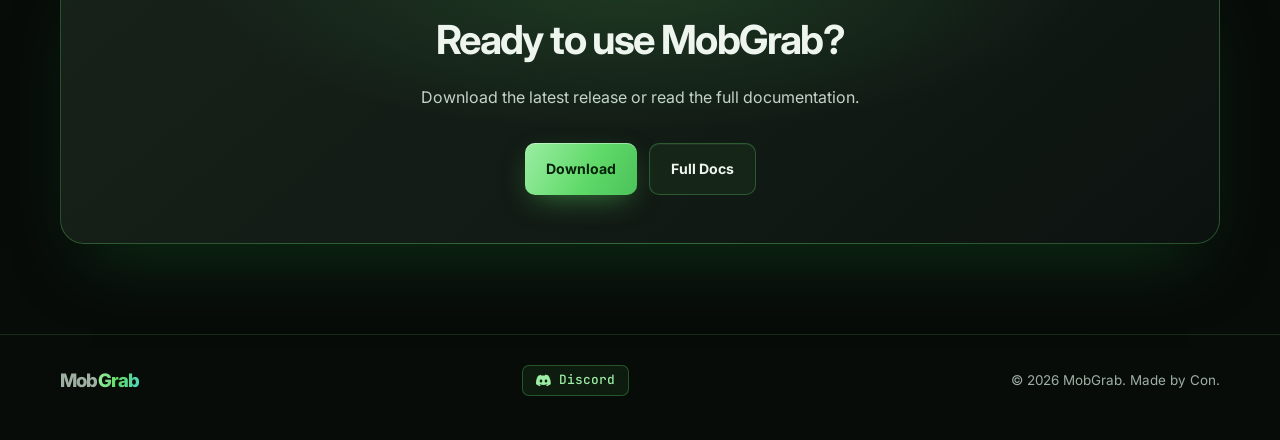
==== commit c27c493d: "Add legacy Paper 26.1.2 download section (2.1.3, frozen) The current jar now needs Paper 26.2 and Ja" ====
--- a/index.html
+++ b/index.html
@@ -38,7 +38,7 @@
         <h1>MobGrab</h1>
         <p class="tagline">Pick up any mob as an item. Place them back down. All data preserved.</p>
         <div class="plugin-hero-meta">
-            <span class="hero-badge" id="version-badge">Paper 26.1.2 &ndash; 26.2</span>
+            <span class="hero-badge" id="version-badge">Paper 26.2+</span>
             <span class="hero-badge">Java 25</span>
         </div>
         <div class="hero-buttons">
@@ -60,6 +60,10 @@
             <a href="https://github.com/ThConMan/MobGrab-Fabric">Fabric mod</a>,
             which works in singleplayer and hardcore. Still in testing, no release build yet.
         </p>
+        <p class="hero-aside">
+            Still on Paper 26.1.2? The current jar needs Paper 26.2 and Java 25 and will not load
+            on 26.1.2 &mdash; see <a href="#legacy">the legacy build</a> below.
+        </p>
     </section>
 
     <div class="statband" aria-label="At a glance">
@@ -211,6 +215,25 @@
             <div class="compat-row"><div class="compat-name">Geyser</div><p class="compat-desc">Cross-platform play</p></div>
             <div class="compat-row"><div class="compat-name">ClickVillagers</div><p class="compat-desc">Auto-migration</p></div>
             <div class="compat-row"><div class="compat-name">LuckPerms</div><p class="compat-desc">Full permission support</p></div>
+        </div>
+    </section>
+
+    <!-- Legacy build -->
+    <section class="cta-card" id="legacy">
+        <h2>Still on Paper 26.1.2?</h2>
+        <p>
+            MobGrab used to ship one jar that ran on both Paper 26.1.2 and Paper 26.2. That is no
+            longer possible &mdash; Paper 26.2 changed enough that the current build only loads on
+            26.2, with Java 25. If your server is still on 26.1.2, updating to the latest MobGrab
+            will make it fail to load, not just work worse.
+        </p>
+        <p>
+            If you can't move to Paper 26.2 yet, grab MobGrab 2.1.3 below &mdash; the last build made
+            for 26.1.2. It keeps working, but it is frozen: no further updates or bug fixes. Switch
+            to the current release above once your server is on Paper 26.2.
+        </p>
+        <div class="hero-buttons">
+            <a href="https://github.com/ThConMan/MobGrab/releases/tag/mc26.1.2-final" class="btn btn-outline">Get the 26.1.2 build (2.1.3)</a>
         </div>
     </section>
 
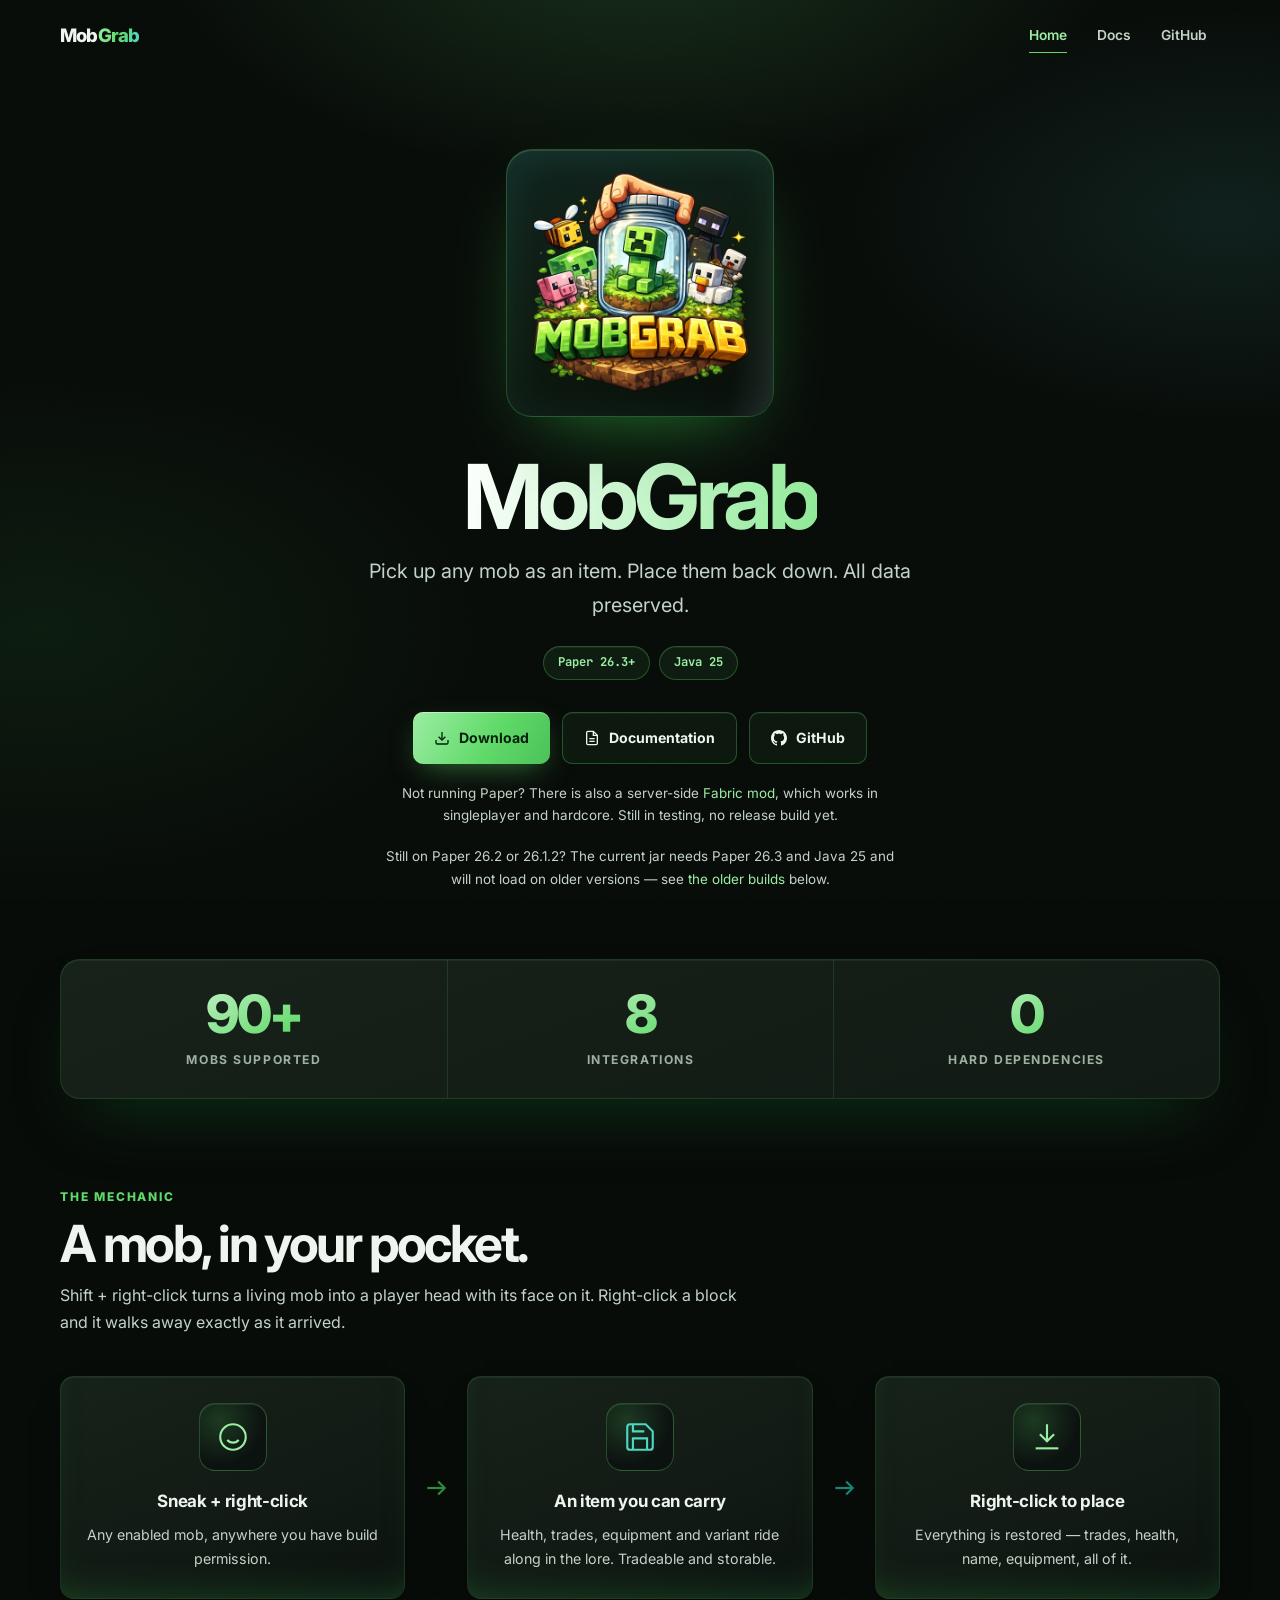
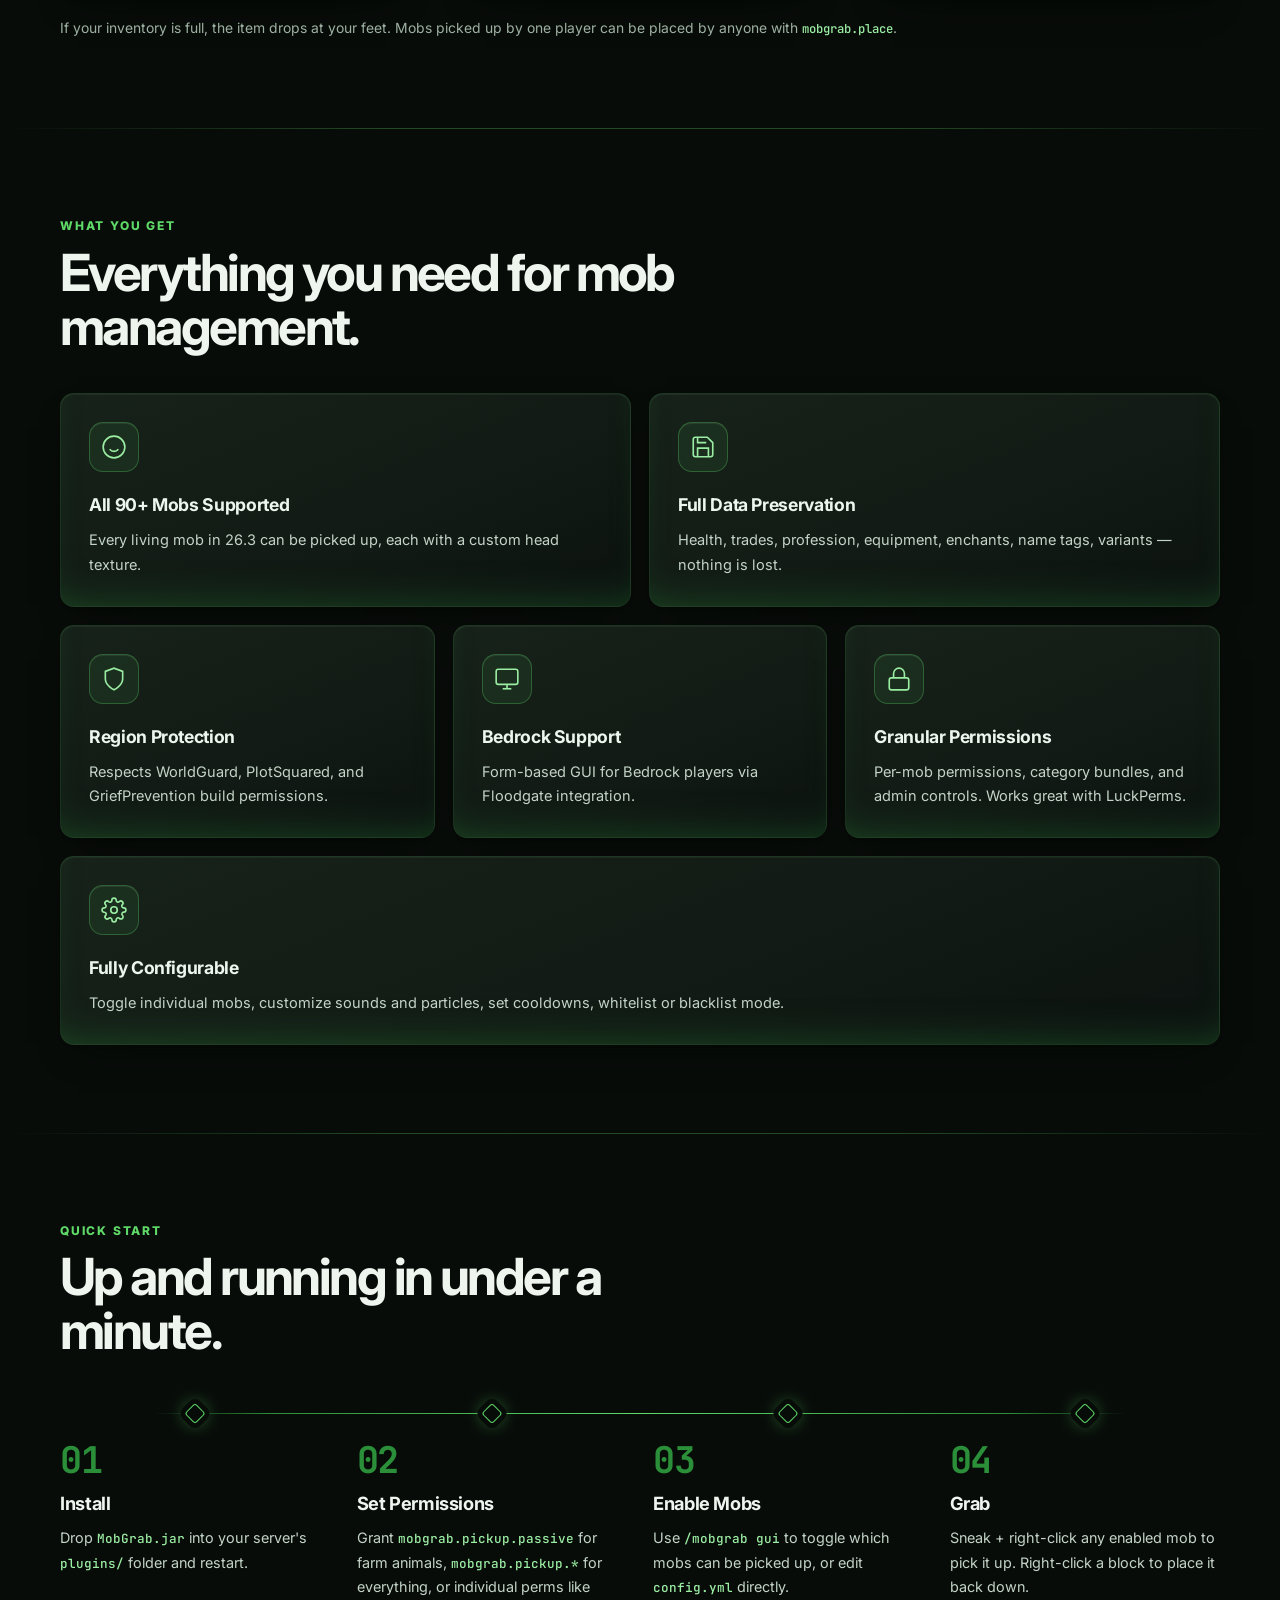
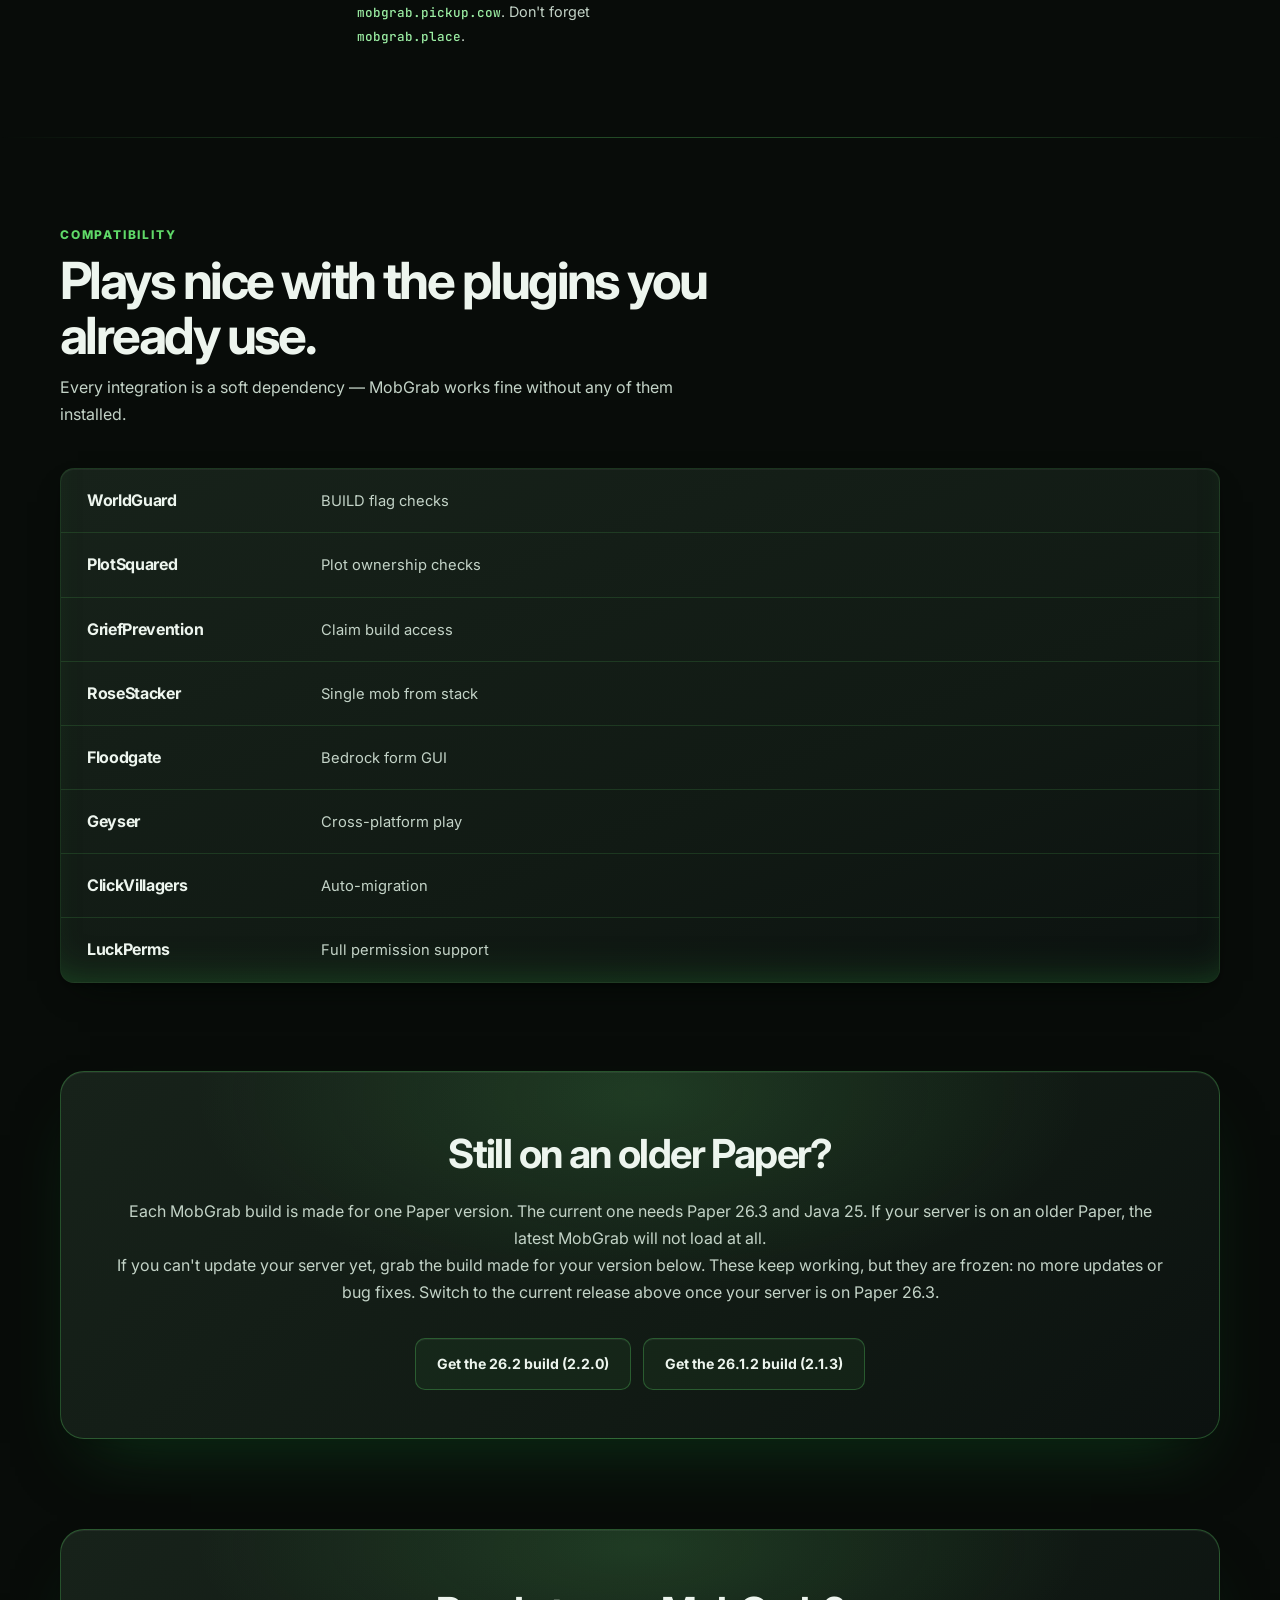
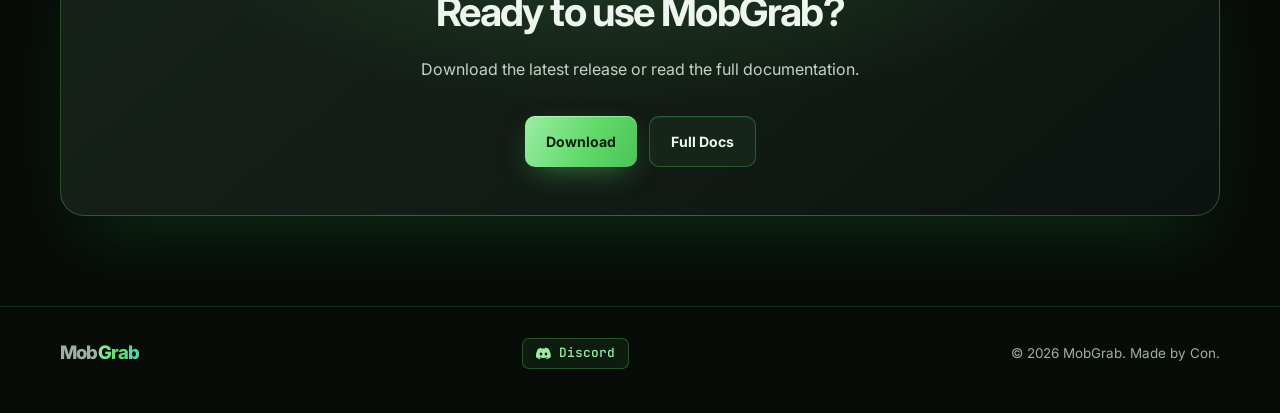
==== commit 9ed62031: "Migrate to Paper 26.3 build 49 Pin paper-api to 26.3.build.49-alpha (the newest; Paper has no stable" ====
--- a/index.html
+++ b/index.html
@@ -38,7 +38,7 @@
         <h1>MobGrab</h1>
         <p class="tagline">Pick up any mob as an item. Place them back down. All data preserved.</p>
         <div class="plugin-hero-meta">
-            <span class="hero-badge" id="version-badge">Paper 26.2+</span>
+            <span class="hero-badge" id="version-badge">Paper 26.3+</span>
             <span class="hero-badge">Java 25</span>
         </div>
         <div class="hero-buttons">
@@ -61,8 +61,8 @@
             which works in singleplayer and hardcore. Still in testing, no release build yet.
         </p>
         <p class="hero-aside">
-            Still on Paper 26.1.2? The current jar needs Paper 26.2 and Java 25 and will not load
-            on 26.1.2 &mdash; see <a href="#legacy">the legacy build</a> below.
+            Still on Paper 26.2 or 26.1.2? The current jar needs Paper 26.3 and Java 25 and will not
+            load on older versions &mdash; see <a href="#legacy">the older builds</a> below.
         </p>
     </section>
 
@@ -127,7 +127,7 @@
                     <svg width="26" height="26" viewBox="0 0 24 24" fill="none" stroke="var(--grass-bright)" stroke-width="1.5"><circle cx="12" cy="12" r="10"/><path d="M8 14s1.5 2 4 2 4-2 4-2"/><line x1="9" y1="9" x2="9.01" y2="9"/><line x1="15" y1="9" x2="15.01" y2="9"/></svg>
                 </div>
                 <h3>All 90+ Mobs Supported</h3>
-                <p>Every living mob in 26.2 can be picked up, each with a custom head texture.</p>
+                <p>Every living mob in 26.3 can be picked up, each with a custom head texture.</p>
             </article>
             <article class="bento-wide card-surface">
                 <div class="feature-icon-wrap">
@@ -220,20 +220,19 @@
 
     <!-- Legacy build -->
     <section class="cta-card" id="legacy">
-        <h2>Still on Paper 26.1.2?</h2>
+        <h2>Still on an older Paper?</h2>
         <p>
-            MobGrab used to ship one jar that ran on both Paper 26.1.2 and Paper 26.2. That is no
-            longer possible &mdash; Paper 26.2 changed enough that the current build only loads on
-            26.2, with Java 25. If your server is still on 26.1.2, updating to the latest MobGrab
-            will make it fail to load, not just work worse.
+            Each MobGrab build is made for one Paper version. The current one needs Paper 26.3 and
+            Java 25. If your server is on an older Paper, the latest MobGrab will not load at all.
         </p>
         <p>
-            If you can't move to Paper 26.2 yet, grab MobGrab 2.1.3 below &mdash; the last build made
-            for 26.1.2. It keeps working, but it is frozen: no further updates or bug fixes. Switch
-            to the current release above once your server is on Paper 26.2.
+            If you can't update your server yet, grab the build made for your version below. These
+            keep working, but they are frozen: no more updates or bug fixes. Switch to the current
+            release above once your server is on Paper 26.3.
         </p>
         <div class="hero-buttons">
-            <a href="https://github.com/ThConMan/MobGrab/releases/tag/mc26.1.2-final" class="btn btn-outline">Get the 26.1.2 build (2.1.3)</a>
+            <a href="https://github.com/ThConMan/MobGrab/releases/tag/v2.2.0" class="btn btn-outline">Get the 26.2 build (2.2.0)</a>
+            <a href="https://github.com/ThConMan/MobGrab/releases/tag/v2.1.3" class="btn btn-outline">Get the 26.1.2 build (2.1.3)</a>
         </div>
     </section>
 
